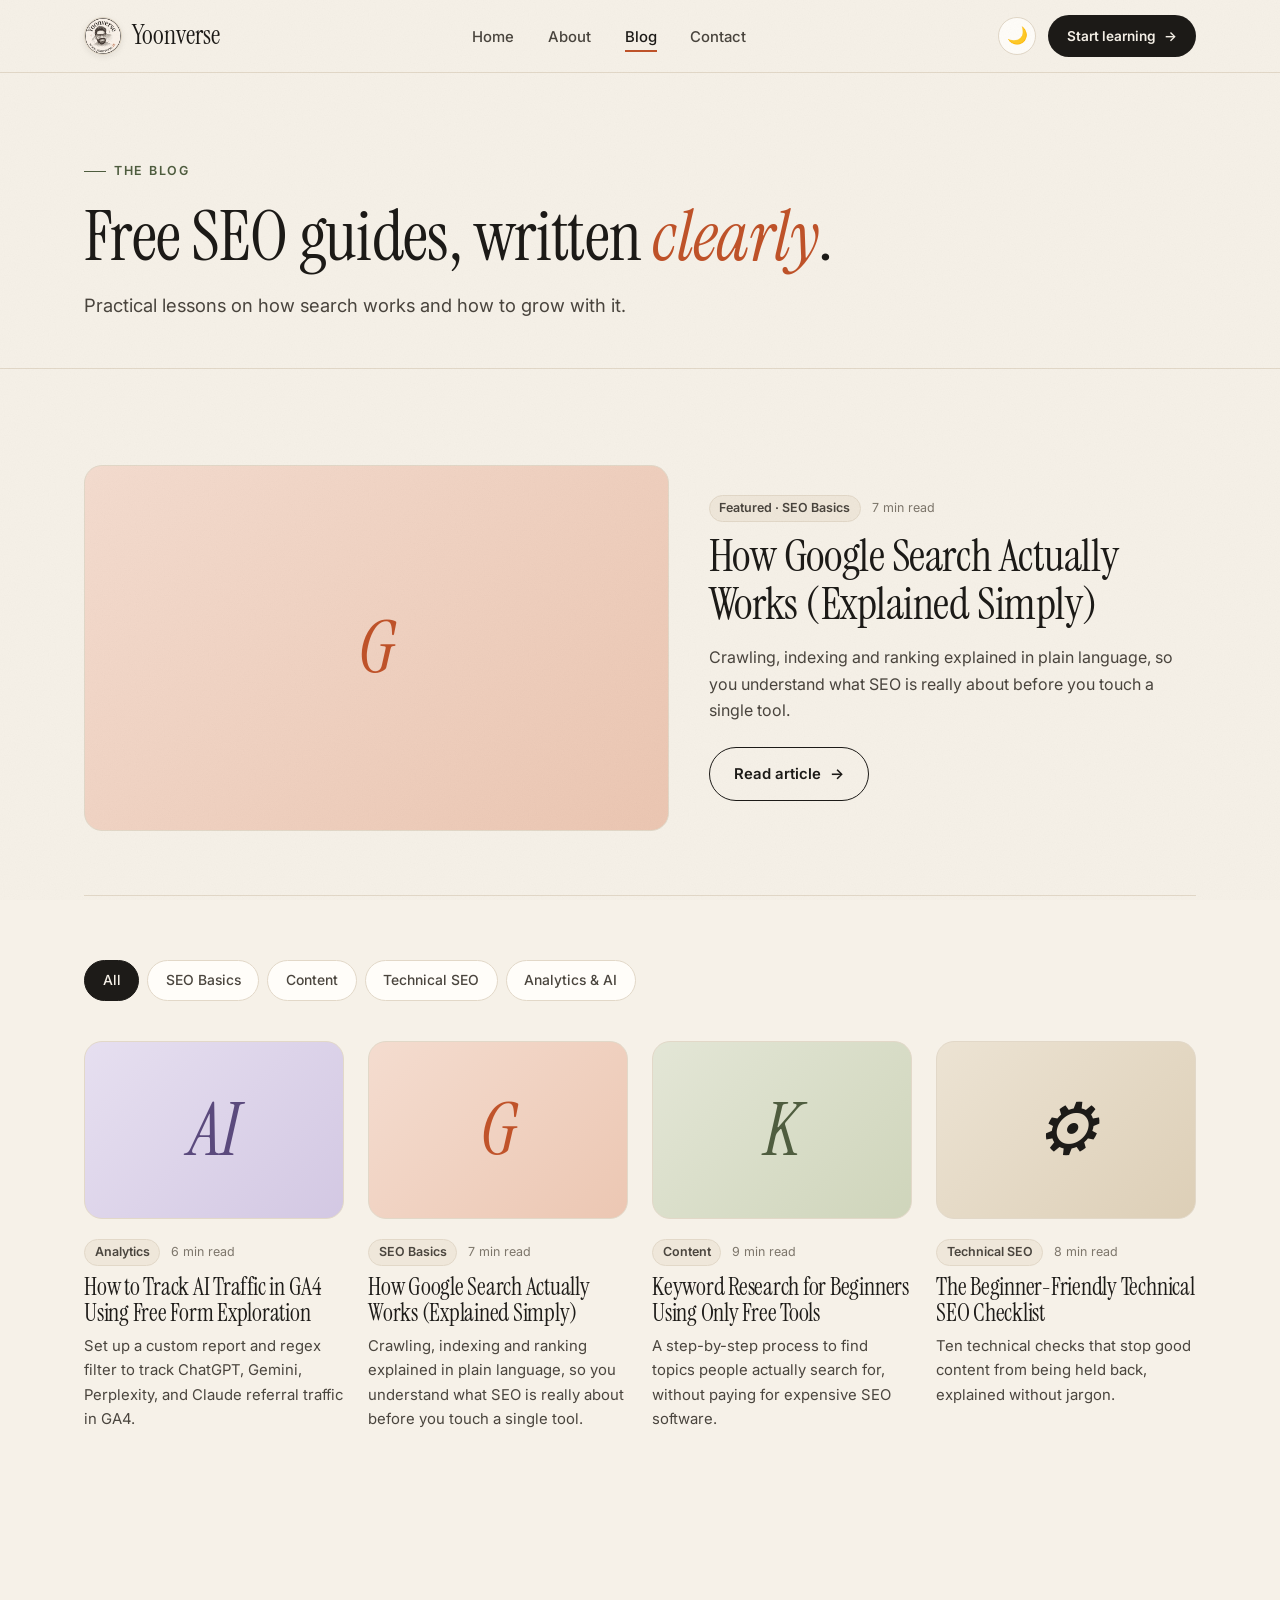
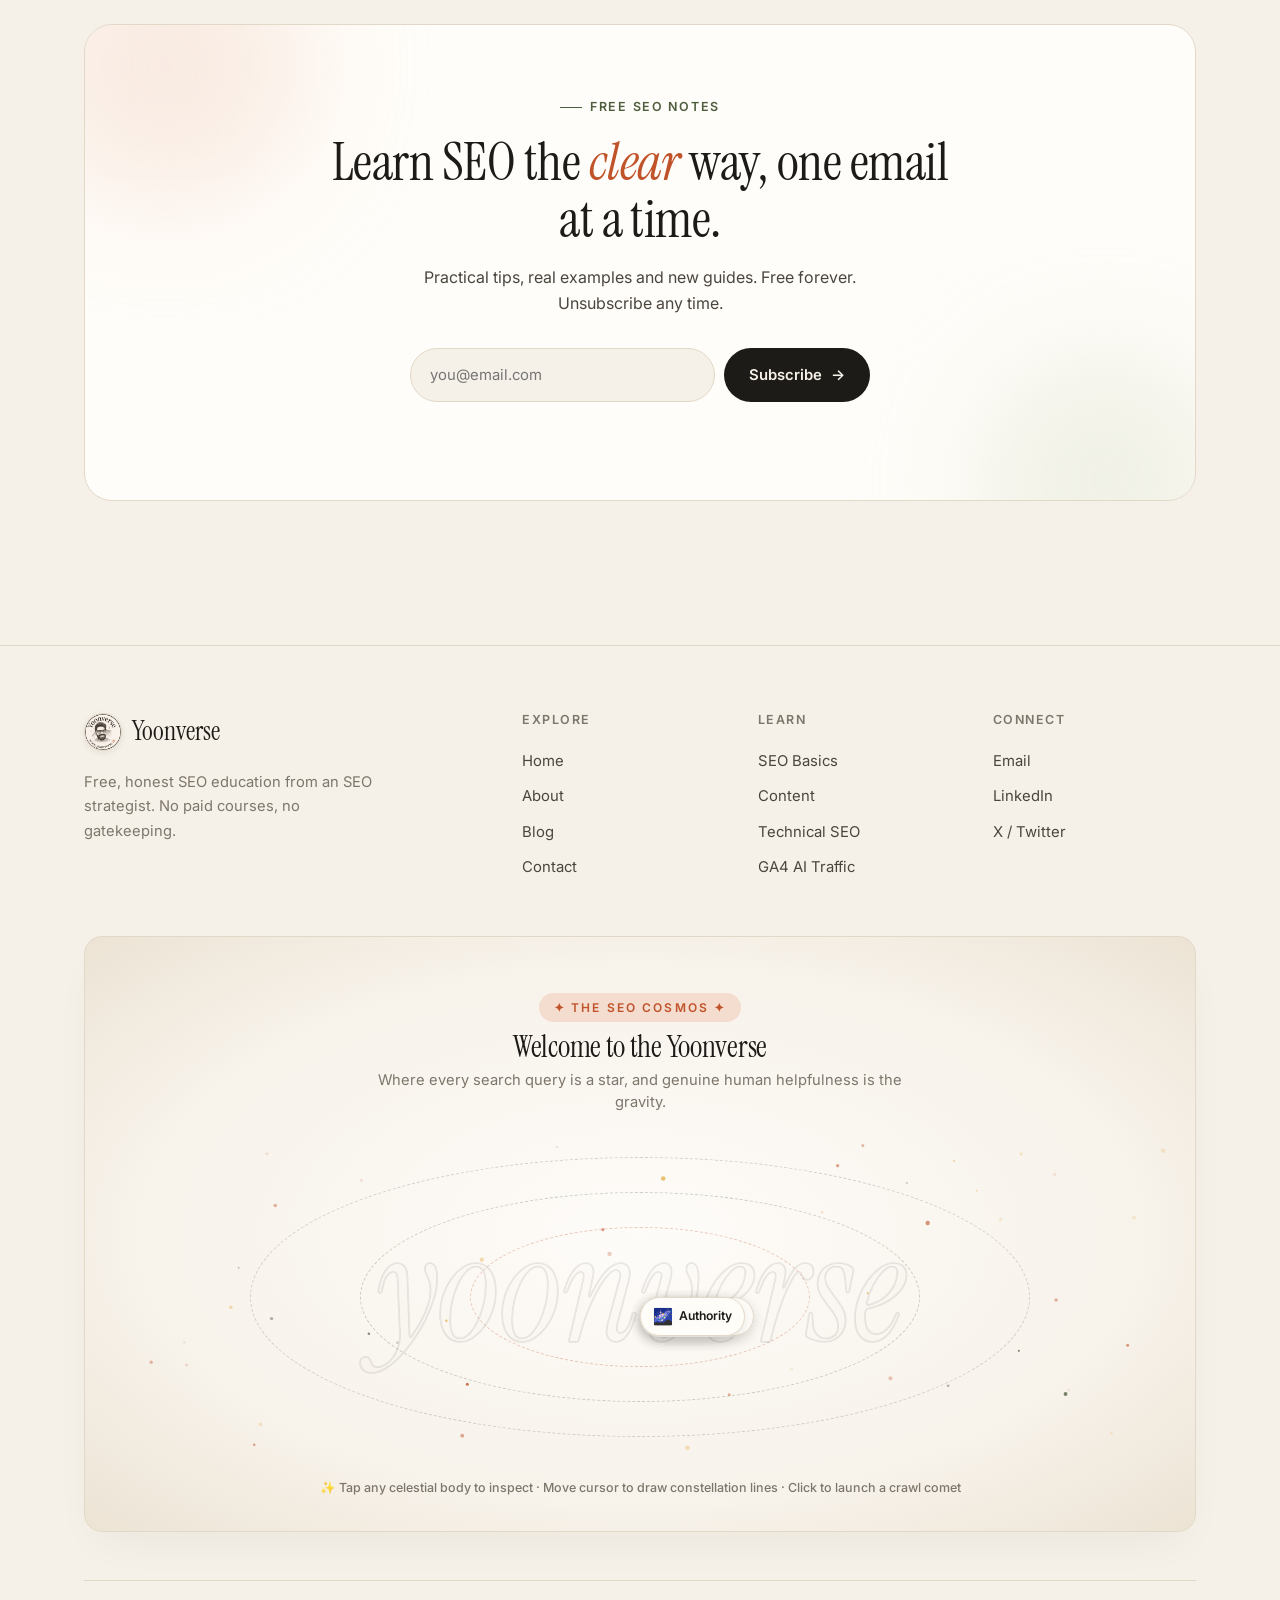
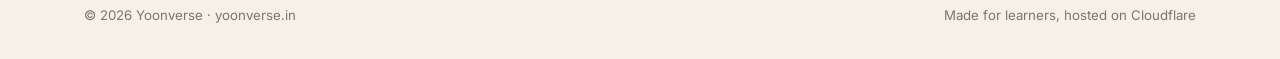
==== blog/index.html @ f1d1ea91 "Yoonverse site with GA4 AI traffic guide" ====
<!DOCTYPE html>
<html lang="en">

<head>
  <meta charset="UTF-8">
  <meta name="viewport" content="width=device-width, initial-scale=1.0">
  <title>SEO Blog | Free Guides & Tutorials | Yoonverse</title>
  <meta name="description"
    content="Free SEO guides and tutorials covering basics, keyword research, content strategy and technical SEO.">
  <link rel="canonical" href="https://yoonverse.in/blog/">
  <meta name="robots" content="index, follow">
  <meta name="theme-color" content="#f6f1e8">
  <meta property="og:type" content="website">
  <meta property="og:site_name" content="Yoonverse">
  <meta property="og:title" content="SEO Blog | Free Guides & Tutorials | Yoonverse">
  <meta property="og:description"
    content="Free SEO guides and tutorials covering basics, keyword research, content strategy and technical SEO.">
  <meta property="og:url" content="https://yoonverse.in/blog/">
  <meta name="twitter:card" content="summary_large_image">
  <link rel="icon" href="/favicon.ico" sizes="any">
  <link rel="icon" href="/favicon-32x32.png" type="image/png">
  <link rel="apple-touch-icon" href="/apple-touch-icon.png">
  <meta property="og:image" content="https://yoonverse.in/yoonverse.png">
  <link rel="preconnect" href="https://fonts.googleapis.com">
  <link rel="preconnect" href="https://fonts.gstatic.com" crossorigin>
  <link
    href="https://fonts.googleapis.com/css2?family=Instrument+Serif:ital@0;1&family=Inter:wght@400;500;600;700&display=swap"
    rel="stylesheet">
  <link rel="stylesheet" href="/style.css?v=3.0">
  <script>(function () { try { const t = localStorage.getItem('yoonverse_theme'); if (t === 'dark' || (!t && window.matchMedia('(prefers-color-scheme:dark)').matches)) { document.documentElement.setAttribute('data-theme', 'dark'); } } catch (e) { } })();</script>

</head>

<body>
  <header class="site-header">
    <nav class="container nav" aria-label="Main">
      <a href="/" class="logo" id="logo"><img src="/yoonverse.webp" alt="Yoonverse" class="logo-img" width="38"
          height="38"
          style="width:38px;height:38px;max-width:38px;max-height:38px;border-radius:50%;object-fit:cover;display:inline-block;vertical-align:middle;border:1px solid var(--line);box-shadow:0 2px 6px rgba(29,27,24,.08);">Yoonverse</a>
      <ul class="nav-links">
        <li><a href="/">Home</a></li>
        <li><a href="/about">About</a></li>
        <li><a href="/blog/">Blog</a></li>
        <li><a href="/contact">Contact</a></li>
        <li class="mobile-cta-item"><a href="/blog/" class="mobile-menu-cta">Start learning →</a></li>
      </ul>
      <div class="nav-actions">
        <button class="theme-btn" id="themeBtn" aria-label="Toggle dark mode" title="Toggle theme"><span
            class="theme-icon">🌙</span></button>
        <a href="/blog/" class="btn btn-dark btn-sm" id="nav-cta">Start learning <span class="arrow">→</span></a>
        <button class="menu-btn" aria-label="Open menu" aria-expanded="false"><span></span><span></span></button>
      </div>
    </nav>
  </header>
  <main>
    <section class="page-hero">
      <div class="container">
        <span class="eyebrow">The Blog</span>
        <h1 class="reveal">Free SEO guides, written <em class="accent">clearly</em>.</h1>
        <p class="lead reveal d1">Practical lessons on how search works and how to grow with it.</p>
      </div>
    </section>
    <section class="section">
      <div class="container">
        <a href="/blog/how-google-search-works" class="featured reveal" id="featured-post">
          <div class="post-thumb t1"><span class="glyph">G</span></div>
          <div>
            <div class="post-meta"><span class="tag">Featured · SEO Basics</span><span>7 min read</span></div>
            <h2>How Google Search Actually Works (Explained Simply)</h2>
            <p>Crawling, indexing and ranking explained in plain language, so you understand what SEO is really about
              before you touch a single tool.</p>
            <span class="btn btn-line" style="margin-top:1.5rem">Read article <span class="arrow">→</span></span>
          </div>
        </a>
        <div class="filters" role="tablist">
          <button class="chip active" data-filter="all" id="filter-all">All</button>
          <button class="chip" data-filter="basics" id="filter-basics">SEO Basics</button>
          <button class="chip" data-filter="content" id="filter-content">Content</button>
          <button class="chip" data-filter="technical" id="filter-technical">Technical SEO</button>
          <button class="chip" data-filter="analytics" id="filter-analytics">Analytics & AI</button>
        </div>
        <div class="posts">
          <a href="/blog/how-to-track-ai-traffic-in-ga4" class="post-card reveal d1" data-cat="analytics">
            <div class="post-thumb t4"><span class="glyph">AI</span></div>
            <div class="post-meta"><span class="tag">Analytics</span><span>6 min read</span></div>
            <h3>How to Track AI Traffic in GA4 Using Free Form Exploration</h3>
            <p>Set up a custom report and regex filter to track ChatGPT, Gemini, Perplexity, and Claude referral traffic in GA4.</p>
          </a>
          <a href="/blog/how-google-search-works" class="post-card reveal d2" data-cat="basics">
            <div class="post-thumb t1"><span class="glyph">G</span></div>
            <div class="post-meta"><span class="tag">SEO Basics</span><span>7 min read</span></div>
            <h3>How Google Search Actually Works (Explained Simply)</h3>
            <p>Crawling, indexing and ranking explained in plain language, so you understand what SEO is really about
              before you touch a single tool.</p>
          </a>
          <a href="/blog/keyword-research-for-beginners" class="post-card reveal d3" data-cat="content">
            <div class="post-thumb t2"><span class="glyph">K</span></div>
            <div class="post-meta"><span class="tag">Content</span><span>9 min read</span></div>
            <h3>Keyword Research for Beginners Using Only Free Tools</h3>
            <p>A step-by-step process to find topics people actually search for, without paying for expensive SEO
              software.</p>
          </a>
          <a href="/blog/technical-seo-checklist" class="post-card reveal d4" data-cat="technical">
            <div class="post-thumb t3"><span class="glyph">⚙</span></div>
            <div class="post-meta"><span class="tag">Technical SEO</span><span>8 min read</span></div>
            <h3>The Beginner-Friendly Technical SEO Checklist</h3>
            <p>Ten technical checks that stop good content from being held back, explained without jargon.</p>
          </a>
        </div>
      </div>
    </section>

    <section class="section">
      <div class="container">
        <div class="cta reveal">
          <span class="eyebrow">Free SEO notes</span>
          <h2>Learn SEO the <em class="accent">clear</em> way, one email at a time.</h2>
          <p>Practical tips, real examples and new guides. Free forever. Unsubscribe any time.</p>
          <form class="subscribe" data-mailto="hello@yoonverse.in" id="subscribe-form">
            <input type="hidden" name="subject" value="Subscribe me to Yoonverse SEO notes">
            <input type="email" name="email" placeholder="you@email.com" required aria-label="Email address"
              id="subscribe-email">
            <button class="btn btn-dark" type="submit" id="subscribe-btn">Subscribe <span
                class="arrow">→</span></button>
          </form>
          <div class="form-msg"></div>
        </div>
      </div>
    </section>
  </main>
  <footer class="site-footer">
    <div class="container">
      <div class="footer-grid">
        <div>
          <a href="/" class="logo"><img src="/yoonverse.webp" alt="Yoonverse" class="logo-img" width="38" height="38"
              style="width:38px;height:38px;max-width:38px;max-height:38px;border-radius:50%;object-fit:cover;display:inline-block;vertical-align:middle;border:1px solid var(--line);box-shadow:0 2px 6px rgba(29,27,24,.08);">Yoonverse</a>
          <p>Free, honest SEO education from an SEO strategist. No paid courses, no gatekeeping.</p>
        </div>
        <div>
          <h4>Explore</h4>
          <ul>
            <li><a href="/">Home</a></li>
            <li><a href="/about">About</a></li>
            <li><a href="/blog/">Blog</a></li>
            <li><a href="/contact">Contact</a></li>
          </ul>
        </div>
        <div>
          <h4>Learn</h4>
          <ul>
            <li><a href="/blog/how-google-search-works">SEO Basics</a></li>
            <li><a href="/blog/keyword-research-for-beginners">Content</a></li>
            <li><a href="/blog/technical-seo-checklist">Technical SEO</a></li>
            <li><a href="/blog/how-to-track-ai-traffic-in-ga4">GA4 AI Traffic</a></li>
          </ul>
        </div>
        <div>
          <h4>Connect</h4>
          <ul>
            <li><a href="mailto:hello@yoonverse.in">Email</a></li>
            <li><a href="https://www.linkedin.com/" target="_blank" rel="noopener">LinkedIn</a></li>
            <li><a href="https://x.com/" target="_blank" rel="noopener">X / Twitter</a></li>
          </ul>
        </div>
      </div>
      <!-- THE SEO COSMOS (UNIVERSE OF SEO) -->
      <div class="seo-cosmos-zone" id="seoCosmos">
        <div class="cosmos-header">
          <span class="cosmos-badge">✦ The SEO Cosmos ✦</span>
          <h3 class="cosmos-title">Welcome to the Yoonverse</h3>
          <p class="cosmos-caption">Where every search query is a star, and genuine human helpfulness is the gravity.
          </p>
        </div>

        <div class="cosmos-stage">
          <!-- Interactive Canvas for stars, constellation web, and comets -->
          <canvas class="cosmos-canvas" id="cosmosCanvas"></canvas>

          <!-- Orbital Ring Tracks -->
          <div class="cosmos-orbit orbit-1" aria-hidden="true"></div>
          <div class="cosmos-orbit orbit-2" aria-hidden="true"></div>
          <div class="cosmos-orbit orbit-3" aria-hidden="true"></div>

          <!-- Orbiting SEO Celestial Bodies -->
          <div class="celestial-body planet-intent" data-name="Search Intent"
            data-desc="The gravitational core of modern SEO. Search engines reward whatever answers the human question best."
            tabindex="0">
            <span class="body-icon">🪐</span>
            <span class="body-tag">Intent</span>
          </div>

          <div class="celestial-body planet-bot" data-name="Googlebot Explorer"
            data-desc="Orbiting the web 24/7, traversing sitemaps and following internal links." tabindex="0">
            <span class="body-icon">🛰️</span>
            <span class="body-tag">Googlebot</span>
          </div>

          <div class="celestial-body planet-vitals" data-name="Core Web Vitals"
            data-desc="The physics of speed: smooth LCP, low CLS, and instant INP keep visitors in orbit." tabindex="0">
            <span class="body-icon">⚡</span>
            <span class="body-tag">Web Vitals</span>
          </div>

          <div class="celestial-body planet-eeat" data-name="E-E-A-T Star"
            data-desc="Experience, Expertise, Authoritativeness & Trust radiating through every guide." tabindex="0">
            <span class="body-icon">☀️</span>
            <span class="body-tag">E-E-A-T</span>
          </div>

          <div class="celestial-body planet-authority" data-name="Topical Authority"
            data-desc="Interconnected guides forming an inescapable cluster of search relevance." tabindex="0">
            <span class="body-icon">🌌</span>
            <span class="body-tag">Authority</span>
          </div>

          <!-- The Grand Galactic Core Wordmark with Liquid Flow -->
          <div class="big-word-cosmic" id="cosmicWord">
            <canvas class="liquid-word-canvas" id="liquidWordCanvas"></canvas>
            <span class="cosmic-char">y</span><span class="cosmic-char">o</span><span class="cosmic-char">o</span><span
              class="cosmic-char">n</span><span class="cosmic-char">v</span><span class="cosmic-char">e</span><span
              class="cosmic-char">r</span><span class="cosmic-char">s</span><span class="cosmic-char">e</span>
          </div>

          <!-- Celestial Tooltip -->
          <div class="cosmos-tooltip" id="cosmosTooltip" aria-hidden="true">
            <span class="tooltip-chip">Cosmic SEO Entity</span>
            <strong class="tooltip-title">Search Intent</strong>
            <p class="tooltip-desc">The gravitational center of modern SEO.</p>
          </div>
        </div>

        <div class="cosmos-footer-bar">
          <span class="cosmos-hint"><span class="hint-sparkle">✨</span> Tap any celestial body to inspect · Move cursor
            to draw constellation lines · Click to launch a crawl comet</span>
        </div>
      </div>
      <div class="footer-bottom"><span>© <span data-year>2026</span> Yoonverse · yoonverse.in</span><span>Made for
          learners, hosted on Cloudflare</span></div>
    </div>
  </footer>
  <script src="/script.js?v=3.0" defer></script>
</body>

</html>
---- style.css ----
/* ==========================================================================
   Yoonverse — Editorial Beige Design System
   ========================================================================== */
:root {
  --bg: #f6f1e8;
  --bg-soft: #efe7da;
  --surface: #fffdf9;
  --ink: #1d1b18;
  --ink-soft: #4a453e;
  --muted: #7d766b;
  --line: #e2d8c8;
  --accent: #c0532a;
  --accent-soft: #f4dccf;
  --olive: #4f5d3f;
  --olive-soft: #e3e6d6;
  --serif: 'Instrument Serif', Georgia, serif;
  --sans: 'Inter', -apple-system, BlinkMacSystemFont, 'Segoe UI', sans-serif;
  --radius: 18px;
  --radius-sm: 10px;
  --shadow: 0 1px 2px rgba(29, 27, 24, .04), 0 12px 32px -12px rgba(29, 27, 24, .12);
  --ease: cubic-bezier(.16, 1, .3, 1);
  --max: 1160px;
}

[data-theme="dark"] {
  --bg: #141311;
  --bg-soft: #1d1b18;
  --surface: #1b1916;
  --ink: #f5eee3;
  --ink-soft: #c9c0b1;
  --muted: #8c8375;
  --line: #2b2721;
  --accent: #e26d42;
  --accent-soft: #382218;
  --olive: #92a97a;
  --olive-soft: #252e1d;
  --shadow: 0 1px 3px rgba(0, 0, 0, .4), 0 16px 36px -12px rgba(0, 0, 0, .6);
}

[data-theme="dark"] body::before {
  opacity: .12;
}

[data-theme="dark"] .seo-cosmos-zone {
  background: radial-gradient(ellipse at 50% 50%, #1c1a16 0%, #141311 70%, #0d0c0a 100%);
  border-color: #2b2721;
}

[data-theme="dark"] .big-word-cosmic {
  -webkit-text-stroke: 1.5px rgba(245, 238, 227, .22);
}

[data-theme="dark"] .sim-card {
  background: #191815;
  border-color: #2b2721;
}

[data-theme="dark"] .sim-header {
  background: #141311;
  border-color: #2b2721;
}

[data-theme="dark"] .sim-search-input {
  background: #1e1c19;
  border-color: #2b2721;
}

[data-theme="dark"] .serp-item {
  background: #1e1c19;
  border-color: #2b2721;
}

[data-theme="dark"] .sim-metric-cell {
  background: #1e1c19;
  border-color: #2b2721;
}

[data-theme="dark"] .radar-scan {
  border-color: #2b2721;
}

[data-theme="dark"] .celestial-body {
  background: rgba(27, 25, 22, .92);
  border-color: #2b2721;
}

[data-theme="dark"] .cosmos-tooltip {
  background: #1c1a17;
  border-color: #2b2721;
}

*,
*::before,
*::after {
  box-sizing: border-box;
  margin: 0;
  padding: 0;
}

html {
  scroll-behavior: smooth;
}

body {
  font-family: var(--sans);
  background: var(--bg);
  color: var(--ink);
  line-height: 1.65;
  -webkit-font-smoothing: antialiased;
  overflow-x: hidden;
}

img {
  max-width: 100%;
  display: block;
}

a {
  color: inherit;
}

::selection {
  background: var(--accent);
  color: #fff;
}

.container {
  max-width: var(--max);
  margin: 0 auto;
  padding: 0 1.5rem;
}

/* Grain overlay for a paper feel */
body::before {
  content: '';
  position: fixed;
  inset: 0;
  pointer-events: none;
  z-index: 999;
  opacity: .35;
  background-image: url("data:image/svg+xml,%3Csvg xmlns='http://www.w3.org/2000/svg' width='160' height='160'%3E%3Cfilter id='n'%3E%3CfeTurbulence type='fractalNoise' baseFrequency='.85' numOctaves='3'/%3E%3CfeColorMatrix values='0 0 0 0 0 0 0 0 0 0 0 0 0 0 0 0 0 0 .05 0'/%3E%3C/filter%3E%3Crect width='100%25' height='100%25' filter='url(%23n)'/%3E%3C/svg%3E");
}

/* ---------- Typography ---------- */
h1,
h2,
h3 {
  font-family: var(--serif);
  font-weight: 400;
  line-height: 1.08;
  letter-spacing: -.01em;
}

h1 {
  font-size: clamp(2.8rem, 6.5vw, 5.4rem);
}

h2 {
  font-size: clamp(2.1rem, 4.2vw, 3.3rem);
}

h3 {
  font-size: 1.6rem;
}

em.accent,
.accent {
  color: var(--accent);
  font-style: italic;
}

.eyebrow {
  display: inline-flex;
  align-items: center;
  gap: .5rem;
  font-size: .78rem;
  font-weight: 600;
  letter-spacing: .14em;
  text-transform: uppercase;
  color: var(--olive);
}

.eyebrow::before {
  content: '';
  width: 22px;
  height: 1px;
  background: currentColor;
}

.lead {
  font-size: 1.15rem;
  color: var(--ink-soft);
  max-width: 620px;
}

/* ---------- Header ---------- */
.site-header {
  position: relative;
  background: var(--bg);
  border-bottom: 1px solid var(--line);
}

.nav {
  display: flex;
  align-items: center;
  justify-content: space-between;
  height: 72px;
}

.logo {
  font-family: var(--serif);
  font-size: 1.65rem;
  text-decoration: none;
  display: flex;
  align-items: center;
  gap: .65rem;
}

.logo-mark {
  width: 30px;
  height: 30px;
  border-radius: 50%;
  background: var(--ink);
  color: var(--bg);
  display: grid;
  place-items: center;
  font-size: 1rem;
  font-family: var(--serif);
  font-style: italic;
}

.logo-img {
  width: 38px !important;
  height: 38px !important;
  max-width: 38px !important;
  max-height: 38px !important;
  border-radius: 50% !important;
  object-fit: cover !important;
  display: inline-block !important;
  vertical-align: middle !important;
  border: 1px solid var(--line);
  box-shadow: 0 2px 6px rgba(29, 27, 24, .08);
  flex-shrink: 0 !important;
}

.portrait-img {
  width: 100%;
  height: 100%;
  object-fit: contain;
  display: block;
  padding: 1.5rem;
}

.nav-links {
  display: flex;
  gap: 2.1rem;
  list-style: none;
}

.nav-links a {
  text-decoration: none;
  font-size: .93rem;
  font-weight: 500;
  color: var(--ink-soft);
  position: relative;
  transition: color .2s;
}

.nav-links a:hover,
.nav-links a.active {
  color: var(--ink);
}

.nav-links a.active::after,
.nav-links a:hover::after {
  content: '';
  position: absolute;
  left: 0;
  right: 0;
  bottom: -6px;
  height: 1.5px;
  background: var(--accent);
}

.menu-btn {
  display: none;
  background: none;
  border: 0;
  cursor: pointer;
  width: 44px;
  height: 44px;
  border-radius: 8px;
  position: relative;
  z-index: 1001;
  -webkit-tap-highlight-color: transparent;
}

.menu-btn span {
  display: block;
  width: 22px;
  height: 2px;
  background: var(--ink);
  margin: 5px auto;
  transition: transform .3s var(--ease), opacity .2s ease;
  border-radius: 2px;
}

.menu-btn[aria-expanded="true"] span:first-child {
  transform: translateY(3.5px) rotate(45deg);
}

.menu-btn[aria-expanded="true"] span:last-child {
  transform: translateY(-3.5px) rotate(-45deg);
}

.mobile-cta-item {
  display: none;
}

.nav-actions {
  display: flex;
  align-items: center;
  gap: .75rem;
}

.theme-btn {
  width: 38px;
  height: 38px;
  border-radius: 50%;
  border: 1px solid var(--line);
  background: var(--surface);
  color: var(--ink);
  cursor: pointer;
  display: grid;
  place-items: center;
  font-size: 1.05rem;
  transition: transform .2s var(--ease), border-color .2s, background .2s;
  -webkit-tap-highlight-color: transparent;
}

.theme-btn:hover {
  transform: scale(1.08);
  border-color: var(--ink);
}

/* ---------- Buttons ---------- */
.btn {
  display: inline-flex;
  align-items: center;
  gap: .55rem;
  padding: .85rem 1.5rem;
  border-radius: 999px;
  font-weight: 600;
  font-size: .93rem;
  text-decoration: none;
  border: 1px solid transparent;
  cursor: pointer;
  transition: transform .3s var(--ease), background .2s, box-shadow .3s;
  font-family: var(--sans);
}

.btn-dark {
  background: var(--ink);
  color: var(--bg);
}

.btn-dark:hover {
  transform: translateY(-2px);
  box-shadow: 0 10px 24px -10px rgba(29, 27, 24, .5);
}

.btn-line {
  border-color: var(--ink);
  color: var(--ink);
  background: transparent;
}

.btn-line:hover {
  background: var(--ink);
  color: var(--bg);
}

.btn-sm {
  padding: .55rem 1.1rem;
  font-size: .85rem;
}

.btn .arrow {
  transition: transform .3s var(--ease);
}

.btn:hover .arrow {
  transform: translateX(4px);
}

/* ---------- Hero ---------- */
.hero {
  padding: 5.5rem 0 4rem;
  position: relative;
}

.hero-grid {
  display: grid;
  grid-template-columns: 1.25fr 1fr;
  gap: 3.5rem;
  align-items: center;
}

.hero h1 {
  margin: 1.2rem 0 1.5rem;
}

.hero-actions {
  display: flex;
  gap: .9rem;
  flex-wrap: wrap;
  margin-top: 2.2rem;
}

.hero-note {
  margin-top: 1.6rem;
  font-size: .88rem;
  color: var(--muted);
  display: flex;
  align-items: center;
  gap: .6rem;
}

.dot-live {
  width: 8px;
  height: 8px;
  border-radius: 50%;
  background: var(--olive);
  box-shadow: 0 0 0 4px var(--olive-soft);
}

/* Hero visual: mock SERP card */
.serp {
  background: var(--surface);
  border: 1px solid var(--line);
  border-radius: var(--radius);
  padding: 1.6rem;
  box-shadow: var(--shadow);
  position: relative;
  animation: floaty 7s ease-in-out infinite;
}

@keyframes floaty {
  50% {
    transform: translateY(-10px);
  }
}

.serp-search {
  display: flex;
  align-items: center;
  gap: .7rem;
  border: 1px solid var(--line);
  border-radius: 999px;
  padding: .65rem 1rem;
  font-size: .9rem;
  color: var(--ink-soft);
  margin-bottom: 1.4rem;
  background: var(--bg);
}

.serp-search .cursor {
  width: 1px;
  height: 16px;
  background: var(--ink);
  animation: blink 1s steps(1) infinite;
}

@keyframes blink {
  50% {
    opacity: 0;
  }
}

.serp-result {
  padding: .9rem 0;
  border-top: 1px dashed var(--line);
}

.serp-result:first-of-type {
  border-top: 0;
}

.serp-url {
  font-size: .76rem;
  color: var(--olive);
}

.serp-title {
  font-family: var(--serif);
  font-size: 1.25rem;
  color: #1a3d8f;
  line-height: 1.25;
}

.serp-desc {
  font-size: .82rem;
  color: var(--muted);
}

.serp-result.top {
  position: relative;
}

.rank-badge {
  position: absolute;
  right: 0;
  top: .9rem;
  background: var(--accent);
  color: #fff;
  font-size: .7rem;
  font-weight: 700;
  padding: .2rem .55rem;
  border-radius: 999px;
}

.serp-bar {
  height: 8px;
  border-radius: 4px;
  background: var(--bg-soft);
  margin-top: .45rem;
}

.serp-bar.w60 {
  width: 60%;
}

.serp-bar.w80 {
  width: 80%;
}

.serp-bar.w45 {
  width: 45%;
}

.float-chip {
  position: absolute;
  background: var(--surface);
  border: 1px solid var(--line);
  border-radius: 12px;
  padding: .6rem .9rem;
  font-size: .8rem;
  font-weight: 600;
  box-shadow: var(--shadow);
  display: flex;
  gap: .5rem;
  align-items: center;
}

.float-chip.c1 {
  top: -18px;
  left: -24px;
  animation: floaty 6s ease-in-out infinite reverse;
}

.float-chip.c2 {
  bottom: -20px;
  right: -16px;
  animation: floaty 8s ease-in-out infinite;
}

.float-chip .up {
  color: var(--olive);
}

/* ---------- Marquee ---------- */
.marquee {
  border-top: 1px solid var(--line);
  border-bottom: 1px solid var(--line);
  overflow: hidden;
  padding: 1.1rem 0;
  background: var(--bg-soft);
}

.marquee-track {
  display: flex;
  gap: 3rem;
  width: max-content;
  animation: scroll 38s linear infinite;
}

.marquee-track span {
  font-family: var(--serif);
  font-size: 1.5rem;
  white-space: nowrap;
  color: var(--ink-soft);
  display: flex;
  align-items: center;
  gap: 3rem;
}

.marquee-track span::after {
  content: '✦';
  color: var(--accent);
  font-size: 1rem;
}

@keyframes scroll {
  to {
    transform: translateX(-50%);
  }
}

/* ---------- Sections ---------- */
.section {
  padding: 6rem 0;
}

.section-head {
  display: flex;
  justify-content: space-between;
  align-items: end;
  gap: 2rem;
  margin-bottom: 3rem;
  flex-wrap: wrap;
}

.section-head h2 {
  margin-top: .8rem;
  max-width: 640px;
}

/* Topic cards */
.topics {
  display: grid;
  grid-template-columns: repeat(3, 1fr);
  gap: 1.25rem;
}

.topic {
  background: var(--surface);
  border: 1px solid var(--line);
  border-radius: var(--radius);
  padding: 2rem;
  transition: transform .4s var(--ease), box-shadow .4s, border-color .3s;
  position: relative;
  overflow: hidden;
}

.topic:hover {
  transform: translateY(-6px);
  box-shadow: var(--shadow);
  border-color: #d4c6b0;
}

.topic-num {
  font-family: var(--serif);
  font-style: italic;
  color: var(--accent);
  font-size: 1.1rem;
}

.topic h3 {
  margin: 1.4rem 0 .6rem;
}

.topic p {
  color: var(--ink-soft);
  font-size: .95rem;
}

.topic-icon {
  width: 46px;
  height: 46px;
  border-radius: 12px;
  background: var(--bg-soft);
  display: grid;
  place-items: center;
  position: absolute;
  top: 1.6rem;
  right: 1.6rem;
  font-size: 1.3rem;
  transition: transform .4s var(--ease), background .3s;
}

.topic:hover .topic-icon {
  transform: rotate(-8deg) scale(1.08);
  background: var(--accent-soft);
}

/* Split / philosophy */
.split {
  display: grid;
  grid-template-columns: 1fr 1fr;
  gap: 4rem;
  align-items: center;
}

.quote-card {
  background: var(--ink);
  color: var(--bg);
  border-radius: var(--radius);
  padding: 3rem;
  position: relative;
}

.quote-card blockquote {
  font-family: var(--serif);
  font-size: 2rem;
  line-height: 1.2;
}

.quote-card cite {
  display: block;
  margin-top: 1.5rem;
  font-style: normal;
  font-size: .85rem;
  color: #b8afa1;
}

.quote-card::before {
  content: '“';
  position: absolute;
  top: -.2rem;
  right: 1.6rem;
  font-family: var(--serif);
  font-size: 7rem;
  color: var(--accent);
  line-height: 1;
}

.checklist {
  list-style: none;
  margin-top: 1.8rem;
  display: grid;
  gap: .9rem;
}

.checklist li {
  display: flex;
  gap: .8rem;
  align-items: start;
  color: var(--ink-soft);
}

.checklist li::before {
  content: '✓';
  flex-shrink: 0;
  width: 22px;
  height: 22px;
  border-radius: 50%;
  background: var(--olive-soft);
  color: var(--olive);
  font-size: .75rem;
  font-weight: 700;
  display: grid;
  place-items: center;
  margin-top: .15rem;
}

/* Blog cards */
.posts {
  display: grid;
  grid-template-columns: repeat(auto-fit, minmax(260px, 1fr));
  gap: 1.5rem;
}

.post-card {
  text-decoration: none;
  display: flex;
  flex-direction: column;
  group: card;
}

.post-thumb {
  aspect-ratio: 16/11;
  border-radius: var(--radius);
  overflow: hidden;
  position: relative;
  margin-bottom: 1.2rem;
  display: grid;
  place-items: center;
  border: 1px solid var(--line);
}

.post-thumb .glyph {
  font-family: var(--serif);
  font-size: 4.5rem;
  font-style: italic;
  transition: transform .6s var(--ease);
}

.post-card:hover .glyph {
  transform: scale(1.12) rotate(-4deg);
}

.t1 {
  background: linear-gradient(135deg, #f4dccf, #ecc7b3);
  color: var(--accent);
}

.t2 {
  background: linear-gradient(135deg, #e3e6d6, #cfd5bb);
  color: var(--olive);
}

.t3 {
  background: linear-gradient(135deg, #ece3d3, #ddcfb7);
  color: var(--ink);
}

.t4 {
  background: linear-gradient(135deg, #e6dff0, #d3c8e3);
  color: #5b4a7d;
}

.t5 {
  background: linear-gradient(135deg, #dfe9ec, #c4d7dc);
  color: #2f5d68;
}

.t6 {
  background: linear-gradient(135deg, #f1e4c9, #e6d2a6);
  color: #8a6420;
}

.post-meta {
  font-size: .78rem;
  color: var(--muted);
  display: flex;
  gap: .7rem;
  align-items: center;
  margin-bottom: .5rem;
}

.tag {
  background: var(--bg-soft);
  border: 1px solid var(--line);
  padding: .15rem .6rem;
  border-radius: 999px;
  font-weight: 600;
  color: var(--ink-soft);
}

.post-card h3 {
  font-size: 1.5rem;
  transition: color .2s;
}

.post-card:hover h3 {
  color: var(--accent);
}

.post-card p {
  color: var(--ink-soft);
  font-size: .93rem;
  margin-top: .5rem;
}

/* Newsletter / CTA */
.cta {
  background: var(--surface);
  border: 1px solid var(--line);
  border-radius: 28px;
  padding: 4rem;
  text-align: center;
  position: relative;
  overflow: hidden;
}

.cta::before,
.cta::after {
  content: '';
  position: absolute;
  border-radius: 50%;
  filter: blur(60px);
  opacity: .55;
}

.cta::before {
  width: 280px;
  height: 280px;
  background: var(--accent-soft);
  top: -100px;
  left: -60px;
}

.cta::after {
  width: 260px;
  height: 260px;
  background: var(--olive-soft);
  bottom: -110px;
  right: -40px;
}

.cta>* {
  position: relative;
  z-index: 1;
}

.cta h2 {
  max-width: 640px;
  margin: 1rem auto;
}

.cta p {
  color: var(--ink-soft);
  max-width: 520px;
  margin: 0 auto;
}

.subscribe {
  display: flex;
  gap: .6rem;
  max-width: 460px;
  margin: 2rem auto 0;
}

.subscribe input {
  flex: 1;
  padding: .85rem 1.2rem;
  border-radius: 999px;
  border: 1px solid var(--line);
  background: var(--bg);
  font: inherit;
  font-size: .93rem;
  color: var(--ink);
  outline: none;
  transition: border-color .2s;
}

.subscribe input:focus {
  border-color: var(--ink);
}

.form-msg {
  margin-top: 1rem;
  font-size: .88rem;
  color: var(--olive);
  min-height: 1.3em;
}

/* ---------- Page header (inner pages) ---------- */
.page-hero {
  padding: 5rem 0 3rem;
  border-bottom: 1px solid var(--line);
}

.page-hero h1 {
  font-size: clamp(2.6rem, 5.5vw, 4.4rem);
  margin: 1rem 0;
  max-width: 820px;
}

/* About */
.about-grid {
  display: grid;
  grid-template-columns: 1fr 1.4fr;
  gap: 4rem;
  align-items: start;
}

.portrait {
  aspect-ratio: 4/5;
  border-radius: var(--radius);
  background: linear-gradient(160deg, #e9dcc7, #d8c4a5);
  display: grid;
  place-items: center;
  position: sticky;
  top: 100px;
  border: 1px solid var(--line);
  overflow: hidden;
}

.portrait span {
  font-family: var(--serif);
  font-style: italic;
  font-size: 9rem;
  color: rgba(29, 27, 24, .75);
}

.portrait::after {
  content: 'SEO Strategist';
  position: absolute;
  bottom: 1.2rem;
  left: 1.2rem;
  background: var(--surface);
  padding: .4rem .9rem;
  border-radius: 999px;
  font-size: .8rem;
  font-weight: 600;
}

.prose {
  font-size: 1.07rem;
  color: var(--ink-soft);
}

.prose p {
  margin-bottom: 1.3rem;
}

.prose h2 {
  font-size: 2.2rem;
  color: var(--ink);
  margin: 2.8rem 0 1rem;
}

.prose h3 {
  font-size: 1.55rem;
  color: var(--ink);
  margin: 2rem 0 .7rem;
}

.prose ul,
.prose ol {
  margin: 0 0 1.4rem 1.3rem;
}

.prose li {
  margin-bottom: .5rem;
}

.prose strong {
  color: var(--ink);
}

.prose a {
  color: var(--accent);
  text-underline-offset: 3px;
}

.prose code {
  background: var(--bg-soft);
  padding: .1rem .4rem;
  border-radius: 5px;
  font-size: .9em;
}

.prose blockquote {
  border-left: 3px solid var(--accent);
  padding: .3rem 0 .3rem 1.4rem;
  margin: 2rem 0;
  font-family: var(--serif);
  font-size: 1.6rem;
  color: var(--ink);
  line-height: 1.3;
}

.callout {
  background: var(--olive-soft);
  border-radius: var(--radius-sm);
  padding: 1.2rem 1.4rem;
  margin: 1.8rem 0;
  color: var(--ink);
  font-size: .98rem;
}

.callout-warning {
  background: var(--accent-soft);
  border-left: 3px solid var(--accent);
}

/* Tables inside prose articles */
.table-wrap {
  overflow-x: auto;
  margin: 1.8rem 0 2.2rem;
  border-radius: var(--radius-sm);
  border: 1px solid var(--line);
  background: var(--surface);
  box-shadow: 0 2px 10px rgba(29, 27, 24, .04);
}

.prose table {
  width: 100%;
  border-collapse: collapse;
  text-align: left;
  font-size: .94rem;
}

.prose th {
  background: var(--bg-soft);
  color: var(--ink);
  font-weight: 600;
  padding: .85rem 1.15rem;
  border-bottom: 1px solid var(--line);
  font-size: .86rem;
  letter-spacing: .02em;
  white-space: nowrap;
}

.prose td {
  padding: .85rem 1.15rem;
  border-bottom: 1px solid var(--line);
  color: var(--ink-soft);
  vertical-align: middle;
}

.prose tr:last-child td {
  border-bottom: none;
}

.prose tr:hover td {
  background: rgba(192, 83, 42, .03);
}

[data-theme="dark"] .prose tr:hover td {
  background: rgba(226, 109, 66, .05);
}

/* Code box with copy action */
.code-box {
  background: var(--surface);
  border: 1px solid var(--line);
  border-radius: var(--radius-sm);
  margin: 1.8rem 0 2.2rem;
  overflow: hidden;
  box-shadow: 0 4px 16px -4px rgba(29, 27, 24, .05);
}

.code-header {
  display: flex;
  align-items: center;
  justify-content: space-between;
  padding: .65rem 1rem;
  background: var(--bg-soft);
  border-bottom: 1px solid var(--line);
  font-size: .82rem;
  font-weight: 600;
  color: var(--ink-soft);
}

.code-copy-btn {
  display: inline-flex;
  align-items: center;
  gap: .35rem;
  background: var(--surface);
  border: 1px solid var(--line);
  padding: .35rem .75rem;
  border-radius: 999px;
  font-size: .8rem;
  font-weight: 600;
  color: var(--ink);
  cursor: pointer;
  transition: all .2s;
  font-family: var(--sans);
}

.code-copy-btn:hover {
  background: var(--ink);
  color: var(--bg);
  border-color: var(--ink);
}

.code-copy-btn.copied {
  background: var(--olive);
  color: #fff;
  border-color: var(--olive);
}

.code-box pre {
  margin: 0;
  padding: 1.1rem 1.25rem;
  overflow-x: auto;
  font-family: 'SFMono-Regular', Consolas, 'Liberation Mono', Menlo, monospace;
  font-size: .88rem;
  line-height: 1.6;
  color: var(--ink);
  background: transparent;
  white-space: pre-wrap;
  word-break: break-all;
}

.code-box pre code {
  background: none;
  padding: 0;
  border-radius: 0;
  color: inherit;
  font-family: inherit;
}

.values {
  display: grid;
  grid-template-columns: repeat(2, 1fr);
  gap: 1rem;
  margin: 1.5rem 0 2rem;
}

.value {
  background: var(--surface);
  border: 1px solid var(--line);
  border-radius: var(--radius-sm);
  padding: 1.3rem;
}

.value strong {
  display: block;
  font-family: var(--serif);
  font-size: 1.3rem;
  font-weight: 400;
  margin-bottom: .3rem;
}

.value p {
  margin: 0;
  font-size: .92rem;
}

/* Blog list filter */
.filters {
  display: flex;
  gap: .5rem;
  flex-wrap: wrap;
  margin-bottom: 2.5rem;
}

.chip {
  padding: .5rem 1.1rem;
  border-radius: 999px;
  border: 1px solid var(--line);
  background: var(--surface);
  font: inherit;
  font-size: .87rem;
  font-weight: 500;
  cursor: pointer;
  color: var(--ink-soft);
  transition: .2s;
}

.chip:hover {
  border-color: var(--ink);
  color: var(--ink);
}

.chip.active {
  background: var(--ink);
  color: var(--bg);
  border-color: var(--ink);
}

.post-card.hide {
  display: none;
}

.featured {
  display: grid;
  grid-template-columns: 1.2fr 1fr;
  gap: 2.5rem;
  align-items: center;
  text-decoration: none;
  margin-bottom: 4rem;
  padding-bottom: 4rem;
  border-bottom: 1px solid var(--line);
}

.featured .post-thumb {
  margin: 0;
  aspect-ratio: 16/10;
}

.featured h2 {
  font-size: clamp(2rem, 3.6vw, 2.8rem);
  margin: .6rem 0 1rem;
  transition: color .2s;
}

.featured:hover h2 {
  color: var(--accent);
}

.featured p {
  color: var(--ink-soft);
}

/* Article */
.article-head {
  padding: 4.5rem 0 2.5rem;
  text-align: center;
}

.article-head h1 {
  font-size: clamp(2.4rem, 5vw, 4rem);
  max-width: 860px;
  margin: 1.2rem auto;
}

.article-head .post-meta {
  justify-content: center;
}

.article-body {
  max-width: 720px;
  margin: 0 auto;
  padding-bottom: 4rem;
}

.progress {
  position: fixed;
  top: 0;
  left: 0;
  height: 3px;
  background: var(--accent);
  width: 0;
  z-index: 200;
}

.back-link {
  display: inline-flex;
  gap: .4rem;
  text-decoration: none;
  font-size: .88rem;
  color: var(--muted);
}

.back-link:hover {
  color: var(--ink);
}

.toc {
  background: var(--surface);
  border: 1px solid var(--line);
  border-radius: var(--radius-sm);
  padding: 1.3rem 1.5rem;
  margin-bottom: 2.5rem;
}

.toc strong {
  font-size: .78rem;
  letter-spacing: .12em;
  text-transform: uppercase;
  color: var(--olive);
}

.toc ol {
  margin: .7rem 0 0 1.2rem;
}

.toc a {
  color: var(--ink-soft);
  text-decoration: none;
}

.toc a:hover {
  color: var(--accent);
}

/* Contact */
.contact-grid {
  display: grid;
  grid-template-columns: 1fr 1.2fr;
  gap: 4rem;
}

.contact-list {
  list-style: none;
  display: grid;
  gap: 1.2rem;
  margin-top: 2rem;
}

.contact-list li {
  border-top: 1px solid var(--line);
  padding-top: 1rem;
}

.contact-list small {
  display: block;
  font-size: .75rem;
  letter-spacing: .12em;
  text-transform: uppercase;
  color: var(--muted);
}

.contact-list a,
.contact-list span {
  font-family: var(--serif);
  font-size: 1.5rem;
  text-decoration: none;
}

.form {
  background: var(--surface);
  border: 1px solid var(--line);
  border-radius: var(--radius);
  padding: 2.2rem;
  display: grid;
  gap: 1.1rem;
}

.field {
  display: grid;
  gap: .4rem;
}

.field label {
  font-size: .85rem;
  font-weight: 600;
}

.field input,
.field textarea,
.field select {
  font: inherit;
  font-size: .95rem;
  padding: .8rem 1rem;
  border-radius: var(--radius-sm);
  border: 1px solid var(--line);
  background: var(--bg);
  color: var(--ink);
  outline: none;
  transition: border-color .2s;
}

.field input:focus,
.field textarea:focus,
.field select:focus {
  border-color: var(--ink);
}

/* ---------- Footer ---------- */
.site-footer {
  border-top: 1px solid var(--line);
  padding: 4rem 0 2rem;
  margin-top: 3rem;
}

.footer-grid {
  display: grid;
  grid-template-columns: 2fr 1fr 1fr 1fr;
  gap: 2rem;
}

.footer-grid p {
  color: var(--muted);
  font-size: .92rem;
  max-width: 300px;
  margin-top: 1rem;
}

.footer-grid h4 {
  font-size: .78rem;
  letter-spacing: .12em;
  text-transform: uppercase;
  color: var(--muted);
  margin-bottom: 1rem;
  font-weight: 600;
}

.footer-grid ul {
  list-style: none;
  display: grid;
  gap: .55rem;
}

.footer-grid ul a {
  text-decoration: none;
  font-size: .93rem;
  color: var(--ink-soft);
}

.footer-grid ul a:hover {
  color: var(--accent);
}

.footer-bottom {
  display: flex;
  justify-content: space-between;
  margin-top: 3rem;
  padding-top: 1.5rem;
  border-top: 1px solid var(--line);
  font-size: .83rem;
  color: var(--muted);
  flex-wrap: wrap;
  gap: 1rem;
}

/* ---------- SEO Cosmos (Universe of SEO) ---------- */
.seo-cosmos-zone {
  margin: 3.5rem 0 2rem;
  padding: 3.5rem 1.5rem 2rem;
  border-radius: var(--radius);
  background: radial-gradient(ellipse at 50% 50%, #fefcf9 0%, #f7f2ea 65%, #ece3d4 100%);
  border: 1px solid var(--line);
  position: relative;
  overflow: hidden;
  box-shadow: 0 20px 48px -16px rgba(29, 27, 24, .06);
  user-select: none;
}

.cosmos-header {
  text-align: center;
  margin-bottom: 1.5rem;
  position: relative;
  z-index: 5;
}

.cosmos-badge {
  display: inline-block;
  font-size: .75rem;
  font-weight: 600;
  text-transform: uppercase;
  letter-spacing: .18em;
  color: var(--accent);
  background: var(--accent-soft);
  padding: .3rem .9rem;
  border-radius: 999px;
  margin-bottom: .6rem;
}

.cosmos-title {
  font-family: var(--serif);
  font-size: 1.85rem;
  font-weight: 400;
  color: var(--ink);
}

.cosmos-caption {
  font-size: .92rem;
  color: var(--muted);
  max-width: 540px;
  margin: .3rem auto 0;
  line-height: 1.5;
}

.cosmos-stage {
  position: relative;
  width: 100%;
  height: 320px;
  display: flex;
  align-items: center;
  justify-content: center;
}

.cosmos-canvas {
  position: absolute;
  inset: 0;
  width: 100%;
  height: 100%;
  pointer-events: none;
  z-index: 1;
}

/* Orbital Rings */
.cosmos-orbit {
  position: absolute;
  left: 50%;
  top: 50%;
  transform: translate(-50%, -50%);
  border-radius: 50%;
  border: 1px dashed var(--line);
  pointer-events: none;
  z-index: 2;
}

.orbit-1 {
  width: 340px;
  height: 140px;
  border-color: rgba(192, 83, 42, .3);
}

.orbit-2 {
  width: 560px;
  height: 210px;
  border-color: rgba(79, 93, 63, .28);
}

.orbit-3 {
  width: 780px;
  height: 280px;
  border-color: rgba(29, 27, 24, .18);
}

/* Celestial Orbiting Bodies */
.celestial-body {
  position: absolute;
  z-index: 6;
  display: flex;
  align-items: center;
  gap: .4rem;
  padding: .35rem .75rem;
  border-radius: 999px;
  background: rgba(255, 253, 249, .94);
  border: 1px solid var(--line);
  box-shadow: 0 4px 14px rgba(29, 27, 24, .08);
  font-size: .76rem;
  font-weight: 600;
  color: var(--ink);
  cursor: pointer;
  backdrop-filter: blur(8px);
  transition: transform .3s var(--ease), box-shadow .3s, border-color .3s;
}

.celestial-body:hover,
.celestial-body:focus-visible {
  border-color: var(--accent);
  box-shadow: 0 8px 24px -4px rgba(192, 83, 42, .28);
  transform: scale(1.12);
  z-index: 15;
  outline: none;
}

.body-icon {
  font-size: 1rem;
}

.body-tag {
  font-family: var(--sans);
}

/* Elliptical Orbits */
@keyframes orbitPath1 {
  0% {
    transform: translate(-50%, -50%) rotate(0deg) translateX(170px) rotate(0deg);
  }

  100% {
    transform: translate(-50%, -50%) rotate(360deg) translateX(170px) rotate(-360deg);
  }
}

@keyframes orbitPath2 {
  0% {
    transform: translate(-50%, -50%) rotate(120deg) translateX(280px) rotate(-120deg);
  }

  100% {
    transform: translate(-50%, -50%) rotate(480deg) translateX(280px) rotate(-480deg);
  }
}

@keyframes orbitPath3 {
  0% {
    transform: translate(-50%, -50%) rotate(240deg) translateX(390px) rotate(-240deg);
  }

  100% {
    transform: translate(-50%, -50%) rotate(600deg) translateX(390px) rotate(-600deg);
  }
}

@keyframes orbitPath4 {
  0% {
    transform: translate(-50%, -50%) rotate(60deg) translateX(220px) rotate(-60deg);
  }

  100% {
    transform: translate(-50%, -50%) rotate(420deg) translateX(220px) rotate(-420deg);
  }
}

@keyframes orbitPath5 {
  0% {
    transform: translate(-50%, -50%) rotate(180deg) translateX(340px) rotate(-180deg);
  }

  100% {
    transform: translate(-50%, -50%) rotate(540deg) translateX(340px) rotate(-540deg);
  }
}

.planet-intent {
  left: 50%;
  top: 50%;
  animation: orbitPath1 32s linear infinite;
}

.planet-bot {
  left: 50%;
  top: 50%;
  animation: orbitPath2 44s linear infinite;
}

.planet-vitals {
  left: 50%;
  top: 50%;
  animation: orbitPath3 58s linear infinite;
}

.planet-eeat {
  left: 50%;
  top: 50%;
  animation: orbitPath4 38s linear infinite;
}

.planet-authority {
  left: 50%;
  top: 50%;
  animation: orbitPath5 52s linear infinite;
}

.cosmos-stage:hover .celestial-body {
  animation-play-state: paused;
}

/* Grand Galactic Core Typography */
/* Grand Galactic Core Typography with Liquid Water Flow */
.big-word-cosmic {
  position: relative;
  z-index: 4;
  width: min(880px, 94%);
  height: 220px;
  display: flex;
  justify-content: center;
  align-items: center;
  margin: 0 auto;
  pointer-events: auto;
}

.liquid-word-canvas {
  position: absolute;
  inset: 0;
  width: 100%;
  height: 100%;
  display: block;
  z-index: 4;
  cursor: pointer;
}

/* Fallback characters hidden once WebGL liquid canvas is active */
.big-word-cosmic.canvas-active .cosmic-char {
  opacity: 0;
  pointer-events: none;
}

.cosmic-char {
  display: inline-block;
  font-family: var(--serif);
  font-size: clamp(3.8rem, 14vw, 10.5rem);
  line-height: .9;
  letter-spacing: -.02em;
  color: transparent;
  -webkit-text-stroke: 1.5px rgba(29, 27, 24, .22);
  transition: transform .35s var(--ease), color .35s, -webkit-text-stroke .35s, text-shadow .35s;
  cursor: default;
  padding: 0 1px;
}

[data-theme="dark"] .cosmic-char {
  -webkit-text-stroke: 1.5px rgba(246, 241, 232, .24);
}

.cosmic-char:hover {
  transform: translateY(-8px) scale(1.08);
  color: var(--accent);
  -webkit-text-stroke: 1.5px var(--accent);
  text-shadow: 0 10px 28px rgba(192, 83, 42, .35);
}

/* Tooltip */
.cosmos-tooltip {
  position: absolute;
  bottom: 8px;
  left: 50%;
  transform: translateX(-50%) translateY(8px);
  background: var(--surface);
  border: 1px solid var(--line);
  border-radius: var(--radius-sm);
  padding: .75rem 1.2rem;
  box-shadow: 0 14px 32px -8px rgba(29, 27, 24, .18);
  z-index: 20;
  max-width: 400px;
  text-align: center;
  pointer-events: none;
  opacity: 0;
  transition: opacity .25s ease, transform .25s ease;
}

.cosmos-tooltip.show {
  opacity: 1;
  transform: translateX(-50%) translateY(0);
}

.tooltip-chip {
  display: inline-block;
  font-size: .68rem;
  font-weight: 700;
  text-transform: uppercase;
  letter-spacing: .12em;
  color: var(--olive);
  margin-bottom: .2rem;
}

.tooltip-title {
  display: block;
  font-family: var(--serif);
  font-size: 1.15rem;
  color: var(--ink);
}

.tooltip-desc {
  font-size: .83rem;
  color: var(--ink-soft);
  margin-top: .2rem;
  line-height: 1.4;
}

.cosmos-footer-bar {
  text-align: center;
  margin-top: 1rem;
  position: relative;
  z-index: 5;
}

.cosmos-hint {
  font-size: .78rem;
  color: var(--muted);
  font-weight: 500;
}

.hint-sparkle {
  color: var(--accent);
  display: inline-block;
  animation: sparkleSpin 4s linear infinite;
}

@keyframes sparkleSpin {
  0% {
    transform: rotate(0);
  }

  100% {
    transform: rotate(360deg);
  }
}


/* ---------- Reveal animation ---------- */
.reveal {
  opacity: 0;
  transform: translateY(24px);
  transition: opacity .9s var(--ease), transform .9s var(--ease);
}

.reveal.in {
  opacity: 1;
  transform: none;
}

.d1 {
  transition-delay: .08s;
}

.d2 {
  transition-delay: .16s;
}

.d3 {
  transition-delay: .24s;
}

/* ---------- Global Scroll Progress Gauge ---------- */
.global-progress {
  display: none;
}

/* ---------- Hero Scroll Cue ---------- */
.hero-subrow {
  display: flex;
  align-items: center;
  justify-content: space-between;
  flex-wrap: wrap;
  gap: 1.2rem;
  margin-top: 1.6rem;
}

.hero-scroll-cue {
  display: inline-flex;
  align-items: center;
  gap: .65rem;
  font-size: .84rem;
  font-weight: 500;
  color: var(--ink-soft);
  text-decoration: none;
  transition: color .2s, transform .2s;
}

.hero-scroll-cue:hover {
  color: var(--accent);
  transform: translateY(2px);
}

.cue-pill {
  width: 18px;
  height: 28px;
  border-radius: 999px;
  border: 1.5px solid var(--ink-soft);
  position: relative;
  display: inline-block;
}

.cue-dot {
  width: 4px;
  height: 6px;
  border-radius: 999px;
  background: var(--accent);
  position: absolute;
  left: 50%;
  top: 4px;
  transform: translateX(-50%);
  animation: scrollBounce 2s cubic-bezier(.16, 1, .3, 1) infinite;
}

@keyframes scrollBounce {

  0%,
  20% {
    transform: translate(-50%, 0);
    opacity: 0;
  }

  40% {
    opacity: 1;
  }

  80% {
    transform: translate(-50%, 12px);
    opacity: 0;
  }

  100% {
    opacity: 0;
  }
}

/* ---------- Interactive Scroll Journey Section ---------- */
.scroll-journey {
  padding: 6.5rem 0 7rem;
  background: var(--bg);
  position: relative;
  border-top: 1px solid var(--line);
  border-bottom: 1px solid var(--line);
}

.journey-intro {
  margin-bottom: 4rem;
  max-width: 820px;
}

.journey-header h2 {
  margin-top: .8rem;
  margin-bottom: 1rem;
  font-size: clamp(2.3rem, 4.6vw, 3.6rem);
}

.journey-sticky-grid {
  display: grid;
  grid-template-columns: 1fr 1.25fr;
  gap: 4.5rem;
  align-items: start;
  position: relative;
}

.journey-steps {
  position: relative;
  padding-left: 2.2rem;
}

.journey-progress-rail {
  position: absolute;
  left: 0;
  top: 1.5rem;
  bottom: 3rem;
  width: 3px;
  background: var(--line);
  border-radius: 999px;
  overflow: hidden;
}

.journey-progress-bar {
  width: 100%;
  height: 33%;
  background: linear-gradient(180deg, var(--olive), var(--accent));
  transition: height .35s var(--ease);
}

.journey-step {
  padding: 2.2rem 2.2rem;
  margin-bottom: 3.5rem;
  border-radius: var(--radius);
  background: var(--surface);
  border: 1px solid var(--line);
  transition: transform .4s var(--ease), border-color .3s, box-shadow .4s, opacity .3s;
  opacity: .5;
  cursor: pointer;
}

.journey-step:last-child {
  margin-bottom: 1rem;
}

.journey-step.is-active {
  opacity: 1;
  border-color: var(--accent);
  transform: translateX(8px);
  box-shadow: 0 16px 36px -12px rgba(192, 83, 42, .15);
}

.step-badge-row {
  display: flex;
  align-items: center;
  gap: .75rem;
  margin-bottom: .8rem;
}

.step-num-badge {
  width: 28px;
  height: 28px;
  border-radius: 50%;
  background: var(--ink);
  color: var(--bg);
  display: grid;
  place-items: center;
  font-family: var(--serif);
  font-size: .95rem;
  transition: background .3s;
}

.journey-step.is-active .step-num-badge {
  background: var(--accent);
  color: #fff;
}

.step-label {
  font-size: .78rem;
  text-transform: uppercase;
  letter-spacing: .12em;
  font-weight: 600;
  color: var(--olive);
}

.journey-step h3 {
  font-size: 1.65rem;
  margin-bottom: .7rem;
  font-family: var(--serif);
  line-height: 1.2;
}

.journey-step p {
  font-size: .98rem;
  color: var(--ink-soft);
  line-height: 1.6;
  margin-bottom: 1.2rem;
}

.step-stats {
  display: flex;
  gap: 2rem;
  padding: .9rem 0;
  border-top: 1px dashed var(--line);
  border-bottom: 1px dashed var(--line);
  margin-bottom: 1.1rem;
}

.step-stat {
  display: flex;
  flex-direction: column;
}

.stat-val {
  font-size: 1.2rem;
  font-weight: 700;
  color: var(--ink);
  font-family: var(--serif);
}

.stat-lbl {
  font-size: .73rem;
  color: var(--muted);
  text-transform: uppercase;
  letter-spacing: .08em;
}

.step-stat.highlight .stat-val {
  color: var(--accent);
}

.step-takeaway {
  font-size: .88rem;
  color: var(--ink-soft);
  background: var(--bg-soft);
  padding: .75rem 1rem;
  border-radius: var(--radius-sm);
  border-left: 3px solid var(--accent);
  line-height: 1.5;
}

/* Sticky Viewport & Simulator */
.journey-sticky-viewport {
  position: sticky;
  top: 32px;
  z-index: 10;
}

.sim-card {
  background: var(--surface);
  border: 1px solid var(--line);
  border-radius: var(--radius);
  box-shadow: 0 20px 48px -16px rgba(29, 27, 24, .14);
  overflow: hidden;
  transition: all .4s var(--ease);
}

.sim-header {
  padding: .85rem 1.2rem;
  background: #f9f5ee;
  border-bottom: 1px solid var(--line);
  display: flex;
  align-items: center;
  justify-content: space-between;
  gap: .8rem;
}

.sim-dots {
  display: flex;
  gap: 6px;
}

.sim-dots span {
  width: 10px;
  height: 10px;
  border-radius: 50%;
}

.sim-dots span:nth-child(1) {
  background: #ff5f56;
}

.sim-dots span:nth-child(2) {
  background: #ffbd2e;
}

.sim-dots span:nth-child(3) {
  background: #27c93f;
}

.sim-address-bar {
  flex: 1;
  display: flex;
  align-items: center;
  gap: .4rem;
  background: var(--surface);
  border: 1px solid var(--line);
  border-radius: 999px;
  padding: .35rem .85rem;
  font-size: .76rem;
  color: var(--muted);
  overflow: hidden;
  text-overflow: ellipsis;
  white-space: nowrap;
  max-width: 320px;
}

.sim-status-pill {
  display: inline-flex;
  align-items: center;
  gap: .45rem;
  font-size: .75rem;
  font-weight: 600;
  padding: .3rem .75rem;
  border-radius: 999px;
  background: var(--olive-soft);
  color: var(--olive);
  transition: all .3s ease;
}

.sim-status-pill.pill-rank {
  background: #fff4db;
  color: #b46d05;
}

.pulse-dot {
  width: 7px;
  height: 7px;
  border-radius: 50%;
  background: currentColor;
  animation: pulseGlow 1.8s infinite;
}

@keyframes pulseGlow {

  0%,
  100% {
    opacity: 1;
    transform: scale(1);
  }

  50% {
    opacity: .4;
    transform: scale(1.4);
  }
}

.sim-body {
  padding: 1.4rem;
  position: relative;
  min-height: 460px;
  display: flex;
  flex-direction: column;
  justify-content: space-between;
}

.sim-search-input {
  display: flex;
  align-items: center;
  gap: .7rem;
  border: 1px solid var(--line);
  border-radius: 999px;
  padding: .65rem 1rem;
  background: var(--bg);
  margin-bottom: 1.2rem;
  box-shadow: 0 2px 6px rgba(29, 27, 24, .03);
}

.sim-search-icon {
  font-size: .85rem;
}

.sim-query-text {
  flex: 1;
  font-size: .88rem;
  color: var(--ink);
  font-weight: 500;
}

.sim-search-btn {
  font-size: .75rem;
  font-weight: 600;
  background: var(--ink);
  color: var(--bg);
  padding: .25rem .7rem;
  border-radius: 999px;
}

.sim-stage-view {
  flex: 1;
  position: relative;
}

.stage-1-view {
  display: block;
}

.stage-serp-view {
  display: none;
}

[data-stage="2"] .stage-1-view,
[data-stage="3"] .stage-1-view {
  display: none;
}

[data-stage="2"] .stage-serp-view,
[data-stage="3"] .stage-serp-view {
  display: block;
}

/* Radar & Terminal */
.radar-scan {
  position: relative;
  width: 100%;
  height: 180px;
  background: #1a1917;
  border-radius: var(--radius-sm);
  overflow: hidden;
  display: flex;
  align-items: center;
  justify-content: center;
  margin-bottom: 1rem;
  border: 1px solid rgba(255, 255, 255, .08);
}

.radar-circle {
  position: absolute;
  border-radius: 50%;
  border: 1px solid rgba(79, 93, 63, .45);
}

.rc1 {
  width: 60px;
  height: 60px;
}

.rc2 {
  width: 120px;
  height: 120px;
}

.rc3 {
  width: 180px;
  height: 180px;
}

.radar-sweep {
  position: absolute;
  inset: -40px;
  background: conic-gradient(from 0deg, transparent 0deg, rgba(79, 93, 63, .35) 60deg, transparent 65deg);
  animation: radarRotate 4s linear infinite;
  border-radius: 50%;
}

@keyframes radarRotate {
  from {
    transform: rotate(0deg);
  }

  to {
    transform: rotate(360deg);
  }
}

.radar-node {
  position: absolute;
  z-index: 2;
  padding: .3rem .65rem;
  border-radius: 999px;
  font-size: .75rem;
  font-weight: 600;
  backdrop-filter: blur(8px);
}

.node-spider {
  top: 24px;
  left: 28px;
  background: rgba(79, 93, 63, .9);
  color: #fff;
}

.node-url {
  bottom: 24px;
  right: 28px;
  background: rgba(192, 83, 42, .9);
  color: #fff;
  animation: floatUrl 3s ease-in-out infinite;
}

@keyframes floatUrl {
  50% {
    transform: translateY(-4px);
  }
}

.sim-log-terminal {
  background: #141312;
  border-radius: var(--radius-sm);
  padding: .9rem 1rem;
  font-family: ui-monospace, SFMono-Regular, Menlo, Monaco, Consolas, monospace;
  font-size: .78rem;
  line-height: 1.6;
  color: #a49e93;
  border: 1px solid rgba(255, 255, 255, .06);
}

.terminal-line {
  margin-bottom: .25rem;
}

.t-green {
  color: #6ee7b7;
  font-weight: 600;
}

.t-blue {
  color: #93c5fd;
  font-weight: 600;
}

.t-accent {
  color: #fca5a5;
  font-weight: 600;
}

/* SERP Ladder */
.serp-ladder {
  display: flex;
  flex-direction: column;
  gap: .75rem;
  position: relative;
  min-height: 250px;
}

.serp-item {
  padding: .85rem 1rem;
  border-radius: var(--radius-sm);
  background: var(--bg);
  border: 1px solid var(--line);
  display: flex;
  gap: .8rem;
  align-items: flex-start;
  transition: all .6s cubic-bezier(.16, 1, .3, 1);
  position: relative;
}

.ladder-rank {
  font-size: .88rem;
  font-weight: 700;
  color: var(--muted);
  min-width: 24px;
  padding-top: .15rem;
  font-family: var(--serif);
}

.ladder-content {
  flex: 1;
  display: flex;
  flex-direction: column;
  gap: .2rem;
}

.ladder-url {
  font-size: .72rem;
  color: var(--olive);
}

.ladder-url.highlight {
  color: var(--accent);
  font-weight: 600;
}

.ladder-title {
  font-size: .95rem;
  font-family: var(--serif);
  font-weight: 500;
  color: #1a3d8f;
  line-height: 1.25;
}

.ladder-snippet {
  font-size: .78rem;
  color: var(--muted);
  line-height: 1.4;
  display: -webkit-box;
  -webkit-line-clamp: 2;
  -webkit-box-orient: vertical;
  overflow: hidden;
}

.yoon-brand-row {
  display: flex;
  align-items: center;
  gap: .4rem;
}

.sim-favicon {
  width: 16px !important;
  height: 16px !important;
  max-width: 16px !important;
  max-height: 16px !important;
  border-radius: 50% !important;
  object-fit: cover !important;
  flex-shrink: 0 !important;
}

.yoon-metrics-bar {
  display: flex;
  gap: .4rem;
  margin-top: .4rem;
  flex-wrap: wrap;
}

.metric-chip {
  font-size: .68rem;
  font-weight: 600;
  padding: .15rem .5rem;
  border-radius: 999px;
  background: var(--bg-soft);
  color: var(--ink-soft);
  border: 1px solid var(--line);
}

.gold-chip {
  display: none;
  background: #fff5da;
  color: #b46d05;
  border-color: #ffd88a;
}

.climb-badge {
  position: absolute;
  right: 1rem;
  top: .85rem;
  font-size: .7rem;
  font-weight: 700;
  padding: .2rem .55rem;
  border-radius: 999px;
  background: var(--accent-soft);
  color: var(--accent);
  transition: all .3s ease;
}

/* Stage 2 Transitions */
[data-stage="2"] .yoon-item {
  border-color: var(--accent);
  background: var(--surface);
  box-shadow: 0 8px 24px -6px rgba(192, 83, 42, .12);
}

[data-stage="2"] .climb-badge {
  background: var(--olive-soft);
  color: var(--olive);
}

/* Stage 3 Transitions (Rank #1 Crown) */
[data-stage="3"] .yoon-item {
  order: -1;
  background: linear-gradient(135deg, #fffdf8, #fff8ec);
  border: 2px solid #e5a93c;
  box-shadow: 0 14px 32px -8px rgba(229, 169, 60, .3);
  transform: translateY(-2px);
}

[data-stage="3"] .yoon-rank {
  color: #b46d05;
  font-weight: 800;
  font-size: 1.1rem;
}

[data-stage="3"] .gold-chip {
  display: inline-block;
}

[data-stage="3"] .climb-badge {
  background: linear-gradient(135deg, #d48817, #f59e0b);
  color: #fff;
  box-shadow: 0 2px 8px rgba(212, 136, 23, .4);
}

/* Sim Footer Metrics */
.sim-footer-metrics {
  display: grid;
  grid-template-columns: repeat(3, 1fr);
  gap: .7rem;
  padding-top: 1rem;
  border-top: 1px solid var(--line);
  margin-top: 1rem;
}

.sim-metric-cell {
  background: var(--bg);
  border: 1px solid var(--line);
  border-radius: var(--radius-sm);
  padding: .6rem .8rem;
  text-align: center;
}

.sim-m-label {
  display: block;
  font-size: .68rem;
  text-transform: uppercase;
  letter-spacing: .08em;
  color: var(--muted);
  margin-bottom: .2rem;
}

.sim-m-val {
  display: block;
  font-family: var(--serif);
  font-size: 1.15rem;
  font-weight: 700;
  color: var(--ink);
  transition: color .3s;
}

.sim-m-val.highlight {
  color: var(--accent);
}

/* ---------- Search Intent Decoder Lab ---------- */
.intent-lab-section {
  border-top: 1px solid var(--line);
}

.intent-lab-card {
  background: var(--surface);
  border: 1px solid var(--line);
  border-radius: var(--radius);
  padding: 2.5rem;
  box-shadow: var(--shadow);
}

.intent-search-box {
  display: flex;
  align-items: center;
  gap: .8rem;
  border: 1.5px solid var(--line);
  border-radius: 999px;
  padding: .6rem .8rem .6rem 1.4rem;
  background: var(--bg);
  box-shadow: 0 4px 12px rgba(29, 27, 24, .03);
  transition: border-color .2s;
}

.intent-search-box:focus-within {
  border-color: var(--accent);
}

.intent-search-icon {
  font-size: 1.1rem;
  color: var(--muted);
}

.intent-search-box input {
  flex: 1;
  border: none;
  background: transparent;
  font-family: var(--sans);
  font-size: 1.05rem;
  color: var(--ink);
  outline: none;
}

.intent-presets {
  display: flex;
  align-items: center;
  gap: .5rem;
  flex-wrap: wrap;
  margin: 1.4rem 0 2.2rem;
}

.presets-lbl {
  font-size: .8rem;
  font-weight: 600;
  text-transform: uppercase;
  letter-spacing: .08em;
  color: var(--muted);
  margin-right: .4rem;
}

.preset-chip {
  padding: .4rem .9rem;
  border-radius: 999px;
  border: 1px solid var(--line);
  background: var(--bg);
  font-family: var(--sans);
  font-size: .83rem;
  font-weight: 500;
  color: var(--ink-soft);
  cursor: pointer;
  transition: all .2s;
}

.preset-chip:hover {
  border-color: var(--ink);
  color: var(--ink);
}

.preset-chip.active {
  background: var(--ink);
  color: var(--bg);
  border-color: var(--ink);
}

.intent-result-grid {
  display: grid;
  grid-template-columns: repeat(2, 1fr);
  gap: 1.4rem;
}

.intent-card {
  background: var(--bg);
  border: 1px solid var(--line);
  border-radius: var(--radius-sm);
  padding: 1.5rem;
  display: flex;
  flex-direction: column;
  justify-content: space-between;
}

.card-eyebrow {
  display: block;
  font-size: .74rem;
  font-weight: 700;
  text-transform: uppercase;
  letter-spacing: .12em;
  color: var(--olive);
  margin-bottom: .6rem;
}

.intent-badge-lg {
  font-family: var(--serif);
  font-size: 1.6rem;
  color: var(--accent);
  font-weight: 500;
  margin-bottom: .4rem;
}

.intent-summary {
  font-size: .94rem;
  color: var(--ink-soft);
  line-height: 1.5;
}

.card-title {
  font-family: var(--serif);
  font-size: 1.35rem;
  color: var(--ink);
  font-weight: 500;
  margin-bottom: .3rem;
}

.card-desc {
  font-size: .9rem;
  color: var(--muted);
  line-height: 1.5;
}

.intent-strat-card {
  grid-column: span 2;
  background: var(--olive-soft);
  border-color: transparent;
}

.strat-tip {
  font-size: .98rem;
  font-weight: 500;
  color: var(--ink);
  line-height: 1.5;
}

/* Article TOC ScrollSpy */
.toc a.active-toc {
  color: var(--accent) !important;
  font-weight: 600;
}

/* ---------- Responsive System ---------- */
@media (max-width: 960px) {

  .hero-grid,
  .split,
  .about-grid,
  .contact-grid,
  .featured {
    grid-template-columns: 1fr;
    gap: 2.5rem;
  }

  .journey-sticky-grid {
    grid-template-columns: 1fr;
    gap: 3rem;
  }

  .journey-sticky-viewport {
    position: relative;
    top: 0;
  }

  .journey-steps {
    padding-left: 0;
  }

  .journey-progress-rail {
    display: none;
  }

  .journey-step {
    margin-bottom: 2rem;
  }

  .sim-body {
    min-height: 420px;
  }

  .topics,
  .posts {
    grid-template-columns: 1fr 1fr;
  }

  .footer-grid {
    grid-template-columns: 1fr 1fr;
  }

  .portrait {
    position: static;
    max-width: 380px;
  }

  .serp {
    max-width: 480px;
  }

  .intent-result-grid {
    grid-template-columns: 1fr;
  }

  .intent-strat-card {
    grid-column: span 1;
  }
}

@media (max-width: 680px) {

  /* Container & Global Spacing */
  .container {
    padding: 0 1.15rem;
  }

  h1 {
    font-size: clamp(2.1rem, 7.8vw, 3.2rem);
  }

  h2 {
    font-size: clamp(1.75rem, 5.8vw, 2.3rem);
  }

  h3 {
    font-size: 1.35rem;
  }

  .lead {
    font-size: 1.02rem;
  }

  .section {
    padding: 3.5rem 0;
  }

  .page-hero {
    padding: 3rem 0 1.8rem;
  }

  /* Mobile Navigation Menu */
  .nav-links {
    position: absolute;
    top: 72px;
    left: 0;
    right: 0;
    flex-direction: column;
    gap: 0;
    background: var(--surface) !important;
    border-bottom: 2px solid var(--line);
    box-shadow: 0 20px 48px rgba(0, 0, 0, 0.16);
    max-height: 0;
    opacity: 0;
    overflow: hidden;
    pointer-events: none;
    transition: max-height .35s var(--ease), opacity .25s ease;
    z-index: 1000;
  }

  .nav-links.open {
    max-height: 420px;
    opacity: 1;
    pointer-events: auto;
  }

  .nav-links li a {
    display: block;
    padding: 1.05rem 1.6rem;
    border-top: 1px solid var(--line);
    font-size: 1.02rem;
    font-weight: 500;
    color: var(--ink);
  }

  .nav-links li a:active,
  .nav-links li a:hover {
    background: var(--bg-soft);
    color: var(--accent);
  }

  .nav-links a::after {
    display: none;
  }

  .mobile-cta-item {
    display: block;
    padding: .65rem 1.5rem 1.25rem;
  }

  .mobile-menu-cta {
    display: block !important;
    text-align: center;
    background: var(--ink) !important;
    color: var(--bg) !important;
    border-radius: 999px;
    padding: .8rem 1.2rem !important;
    font-weight: 600 !important;
    margin-top: .4rem;
    border-top: none !important;
  }

  .menu-btn {
    display: block;
  }

  .nav #nav-cta {
    display: none;
  }

  [data-theme="dark"] .nav-links {
    background: #181614 !important;
    border-color: #2b2721;
    box-shadow: 0 20px 48px rgba(0, 0, 0, 0.6);
  }

  /* Hero Section */
  .hero {
    padding: 3.2rem 0 2.2rem;
  }

  .hero-actions {
    display: flex;
    flex-direction: column;
    width: 100%;
    gap: .75rem;
  }

  .hero-actions .btn {
    width: 100%;
    justify-content: center;
  }

  .hero-subrow {
    flex-direction: column;
    align-items: flex-start;
    gap: .75rem;
  }

  .float-chip {
    display: none;
  }

  /* Interactive Simulation: The SEO Climb */
  .journey-sticky-grid {
    gap: 2rem;
  }

  .journey-step {
    padding: 1.35rem 1.15rem;
    margin-bottom: 1.6rem;
  }

  .journey-step h3 {
    font-size: 1.45rem;
  }

  .journey-step p {
    font-size: .92rem;
  }

  .step-stats {
    gap: 1.2rem;
    flex-wrap: wrap;
  }

  .stat-val {
    font-size: 1.15rem;
  }

  .stat-lbl {
    font-size: .7rem;
  }

  .step-takeaway {
    font-size: .84rem;
    padding: .65rem .85rem;
  }

  .sim-card {
    border-radius: var(--radius-sm);
  }

  .sim-header {
    padding: .75rem .95rem;
    gap: .5rem;
  }

  .sim-address-bar {
    max-width: 170px;
    font-size: .72rem;
    padding: .3rem .6rem;
  }

  .sim-status-pill {
    font-size: .7rem;
    padding: .25rem .6rem;
  }

  .sim-body {
    padding: 1rem;
    min-height: 380px;
  }

  .sim-search-input {
    padding: .5rem .85rem;
    margin-bottom: 1rem;
  }

  .radar-scan {
    height: 155px;
  }

  .sim-log-terminal {
    font-size: .73rem;
    padding: .75rem;
    line-height: 1.5;
  }

  .serp-item {
    padding: .75rem .85rem;
    gap: .6rem;
  }

  .ladder-rank {
    min-width: 20px;
    font-size: .82rem;
  }

  .ladder-title {
    font-size: .9rem;
  }

  .ladder-snippet {
    font-size: .74rem;
    -webkit-line-clamp: 2;
  }

  .climb-badge {
    top: .65rem;
    right: .65rem;
    font-size: .65rem;
    padding: .15rem .45rem;
  }

  .sim-footer-metrics {
    gap: .4rem;
    padding-top: .75rem;
    margin-top: .75rem;
  }

  .sim-metric-cell {
    padding: .45rem .35rem;
  }

  .sim-m-label {
    font-size: .62rem;
  }

  .sim-m-val {
    font-size: 1rem;
  }

  /* Search Intent Decoder Lab */
  .intent-lab-section {
    padding: 3.5rem 0;
  }

  .intent-lab-card {
    padding: 1.5rem 1.1rem;
    border-radius: var(--radius-sm);
  }

  .intent-search-box {
    padding: .45rem .5rem .45rem .95rem;
    gap: .45rem;
  }

  .intent-search-box input {
    font-size: 16px !important;
  }

  /* Prevents iOS Safari zoom */
  .intent-search-btn {
    padding: .55rem .95rem;
    font-size: .82rem;
    flex-shrink: 0;
  }

  .intent-presets {
    margin: 1rem 0 1.6rem;
    gap: .45rem;
  }

  .presets-lbl {
    width: 100%;
    margin-bottom: .2rem;
    font-size: .75rem;
  }

  .preset-chip {
    padding: .4rem .75rem;
    font-size: .78rem;
    min-height: 36px;
    display: inline-flex;
    align-items: center;
  }

  .intent-result-grid {
    grid-template-columns: 1fr;
    gap: 1rem;
  }

  .intent-strat-card {
    grid-column: span 1;
  }

  .intent-card {
    padding: 1.2rem;
  }

  .intent-badge-lg {
    font-size: 1.45rem;
  }

  .card-title {
    font-size: 1.2rem;
  }

  .card-desc,
  .intent-summary,
  .strat-tip {
    font-size: .88rem;
  }

  /* The SEO Cosmos (Planetary System) */
  .seo-cosmos-zone {
    padding: 2.5rem 1rem 1.6rem;
    margin: 2.5rem 0 1.5rem;
  }

  .cosmos-stage {
    height: 230px;
  }

  .cosmos-title {
    font-size: 1.55rem;
  }

  .cosmos-caption {
    font-size: .84rem;
    padding: 0 .4rem;
  }

  .orbit-1 {
    width: 180px;
    height: 90px;
  }

  .orbit-2 {
    width: 270px;
    height: 130px;
  }

  .orbit-3 {
    display: none;
  }

  .planet-vitals,
  .planet-authority {
    display: none;
  }

  /* Dedicated Mobile Orbits that stay strictly inside mobile viewport */
  @keyframes orbitPath1Mobile {
    0% {
      transform: translate(-50%, -50%) rotate(0deg) translateX(90px) rotate(0deg);
    }

    100% {
      transform: translate(-50%, -50%) rotate(360deg) translateX(90px) rotate(-360deg);
    }
  }

  @keyframes orbitPath2Mobile {
    0% {
      transform: translate(-50%, -50%) rotate(120deg) translateX(135px) rotate(-120deg);
    }

    100% {
      transform: translate(-50%, -50%) rotate(480deg) translateX(135px) rotate(-480deg);
    }
  }

  @keyframes orbitPath3Mobile {
    0% {
      transform: translate(-50%, -50%) rotate(240deg) translateX(110px) rotate(-240deg);
    }

    100% {
      transform: translate(-50%, -50%) rotate(600deg) translateX(110px) rotate(-600deg);
    }
  }

  .planet-intent {
    animation: orbitPath1Mobile 26s linear infinite !important;
  }

  .planet-bot {
    animation: orbitPath2Mobile 34s linear infinite !important;
  }

  .planet-eeat {
    animation: orbitPath3Mobile 30s linear infinite !important;
    display: flex !important;
  }

  .big-word-cosmic {
    height: 140px;
    font-size: clamp(2.4rem, 11vw, 3.8rem);
  }

  .cosmos-tooltip {
    bottom: 8px;
    left: 10px;
    right: 10px;
    transform: none !important;
    max-width: none;
    padding: .65rem 1rem;
  }

  .cosmos-tooltip.show {
    transform: none !important;
  }

  .cosmos-hint {
    font-size: .73rem;
  }

  /* Content Cards & Grids */
  .topics,
  .posts,
  .values {
    grid-template-columns: 1fr;
  }

  .topic {
    padding: 1.5rem 1.25rem;
  }

  .quote-card {
    padding: 2rem 1.4rem;
  }

  .quote-card blockquote {
    font-size: 1.55rem;
  }

  .quote-card::before {
    font-size: 5rem;
    right: 1rem;
    top: -.5rem;
  }

  .cta {
    padding: 2.5rem 1.3rem;
  }

  .subscribe {
    flex-direction: column;
  }

  .subscribe input {
    font-size: 16px !important;
  }

  /* Article / Blog / Inner Pages */
  .article-head {
    padding: 2.8rem 0 1.6rem;
  }

  .article-head h1 {
    font-size: clamp(1.9rem, 6.5vw, 2.8rem);
    line-height: 1.15;
    word-wrap: break-word;
    overflow-wrap: break-word;
  }

  .article-body {
    padding-bottom: 2.5rem;
  }

  .toc {
    padding: 1.1rem 1.25rem;
  }

  .toc ol {
    margin: .5rem 0 0 1rem;
  }

  .toc a {
    display: inline-block;
    padding: .2rem 0;
    font-size: .92rem;
  }

  .prose {
    font-size: 1.02rem;
    line-height: 1.7;
  }

  .prose h2 {
    font-size: 1.8rem;
    margin: 2.2rem 0 .8rem;
  }

  .prose h3 {
    font-size: 1.35rem;
    margin: 1.6rem 0 .5rem;
  }

  .prose pre,
  .prose code,
  .prose table {
    max-width: 100%;
    overflow-x: auto;
    -webkit-overflow-scrolling: touch;
  }

  .prose blockquote {
    font-size: 1.35rem;
    padding-left: 1rem;
    margin: 1.5rem 0;
  }

  .callout {
    padding: 1rem 1.15rem;
    font-size: .92rem;
  }

  .featured {
    padding-bottom: 2.5rem;
    margin-bottom: 2.5rem;
  }

  .featured h2 {
    font-size: 1.8rem;
  }

  .form {
    padding: 1.5rem 1.1rem;
  }

  input,
  textarea,
  select {
    font-size: 16px !important;
  }

  /* Prevents iOS Safari auto-zoom */

  /* Footer */
  .site-footer {
    padding: 3rem 0 1.8rem;
    margin-top: 2rem;
  }

  .footer-grid {
    grid-template-columns: 1fr;
    gap: 2rem;
  }

  .footer-grid ul a {
    display: inline-block;
    padding: .3rem 0;
  }

  .footer-bottom {
    flex-direction: column;
    gap: .6rem;
    text-align: center;
  }
}

/* Small Phones (< 400px) */
@media (max-width: 400px) {
  .container {
    padding: 0 .9rem;
  }

  .logo {
    font-size: 1.35rem;
  }

  .logo-img {
    width: 34px !important;
    height: 34px !important;
  }

  .sim-header {
    flex-wrap: wrap;
  }

  .sim-address-bar {
    max-width: 140px;
  }

  .preset-chip {
    font-size: .75rem;
    padding: .35rem .65rem;
  }
}

@media (prefers-reduced-motion: reduce) {

  *,
  *::before,
  *::after {
    animation: none !important;
    transition: none !important;
  }

  .reveal {
    opacity: 1;
    transform: none;
  }
}
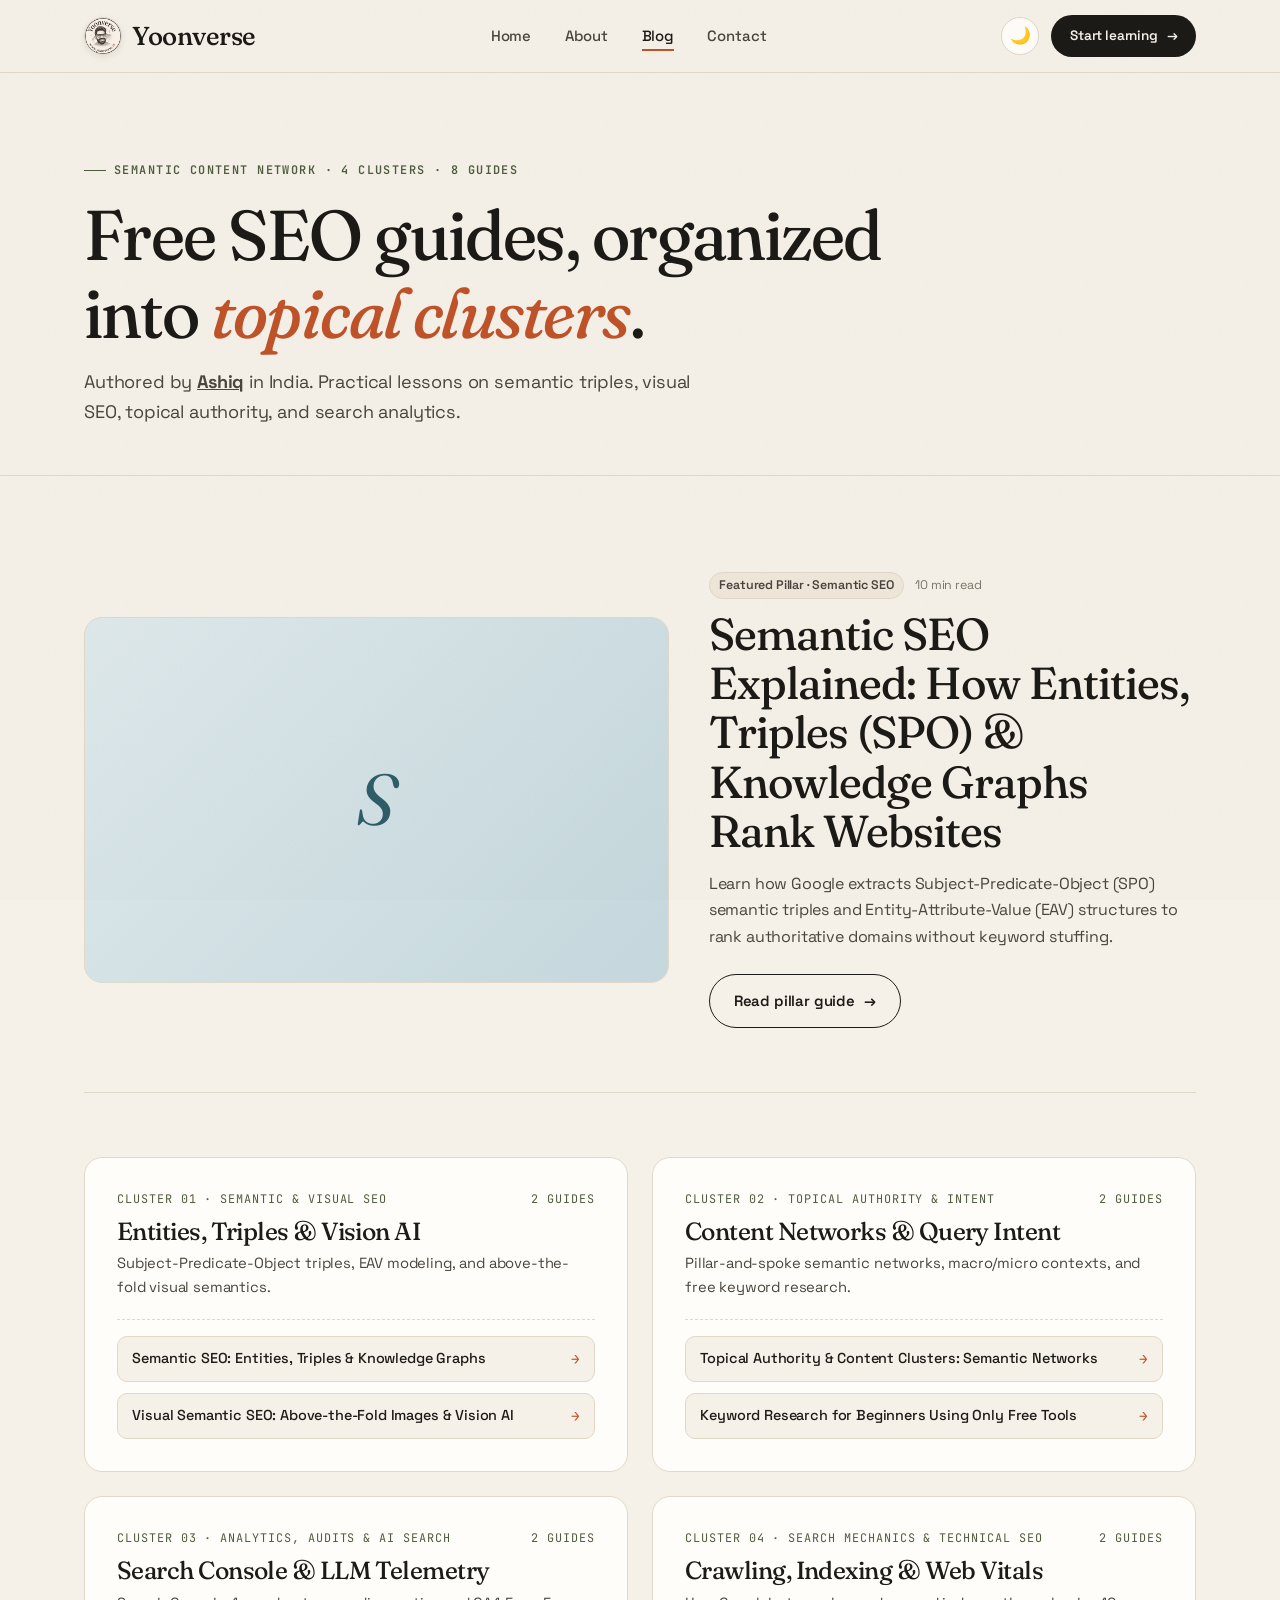
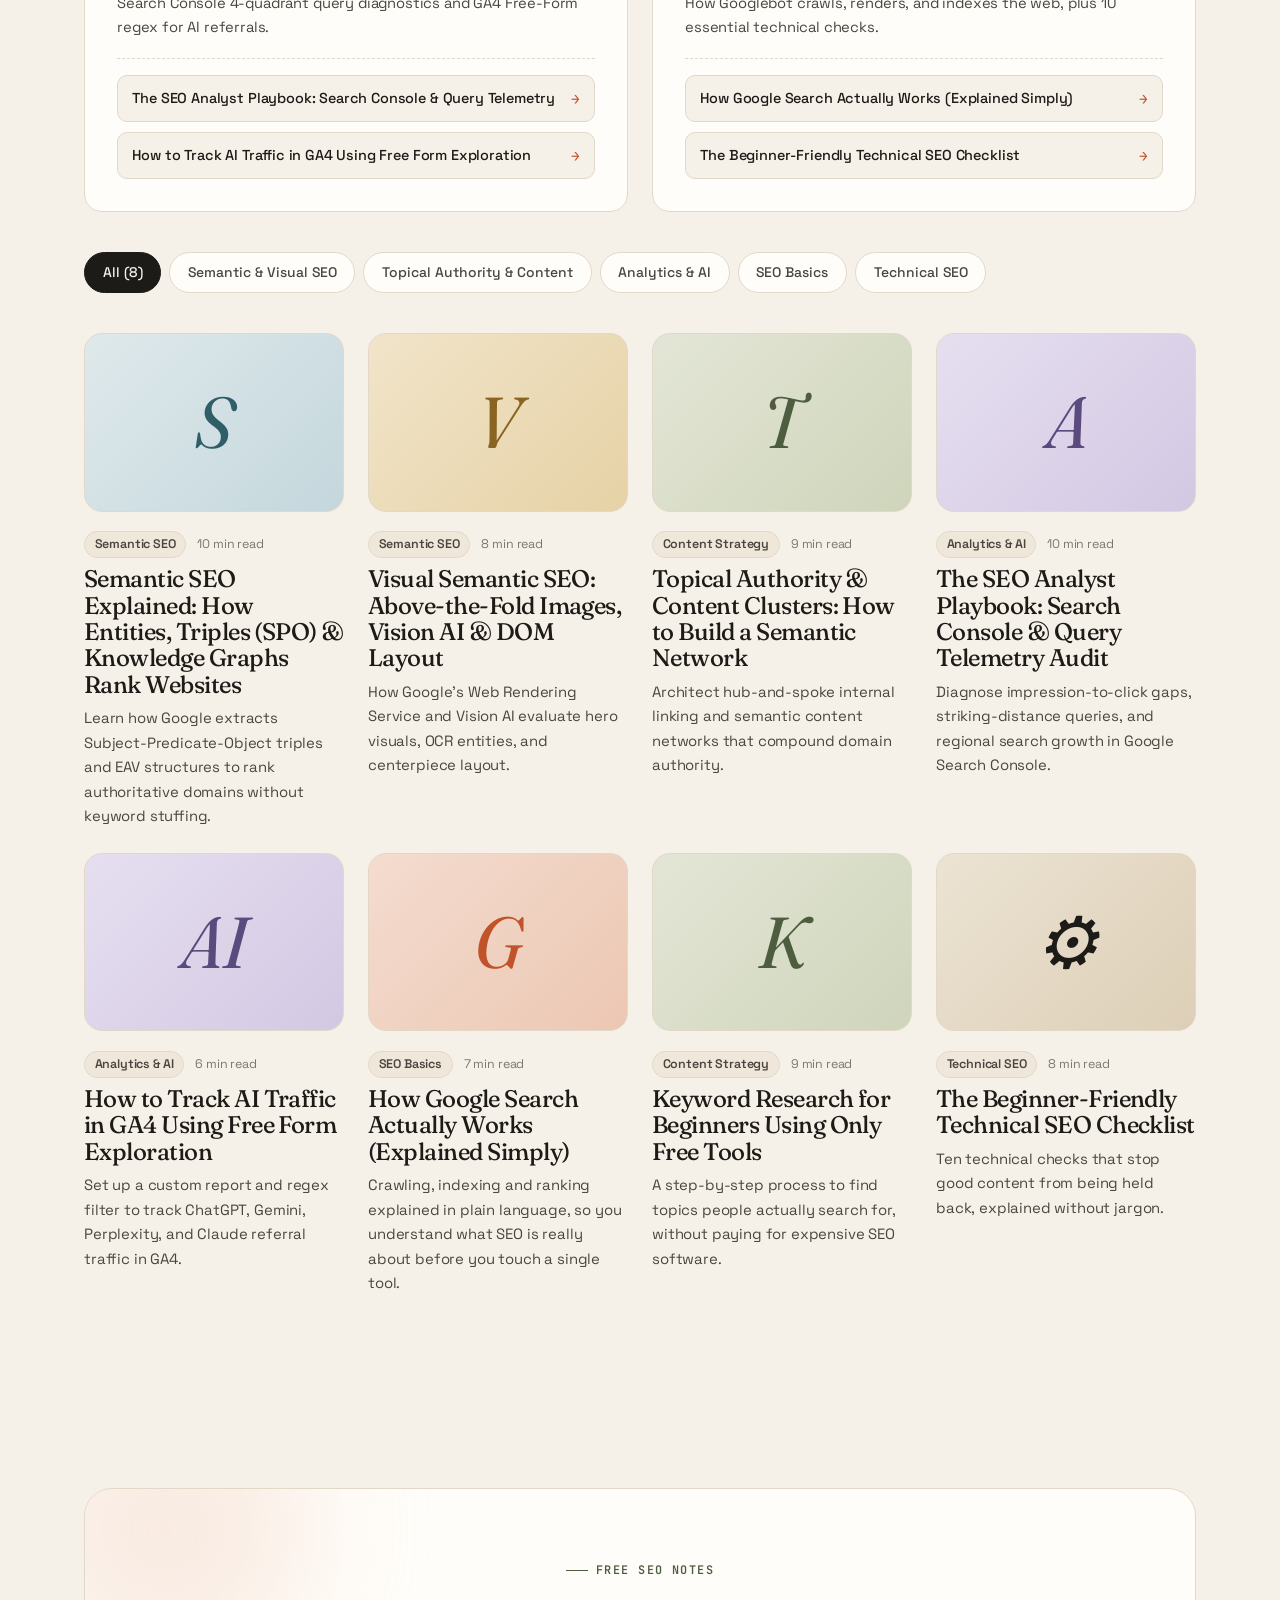
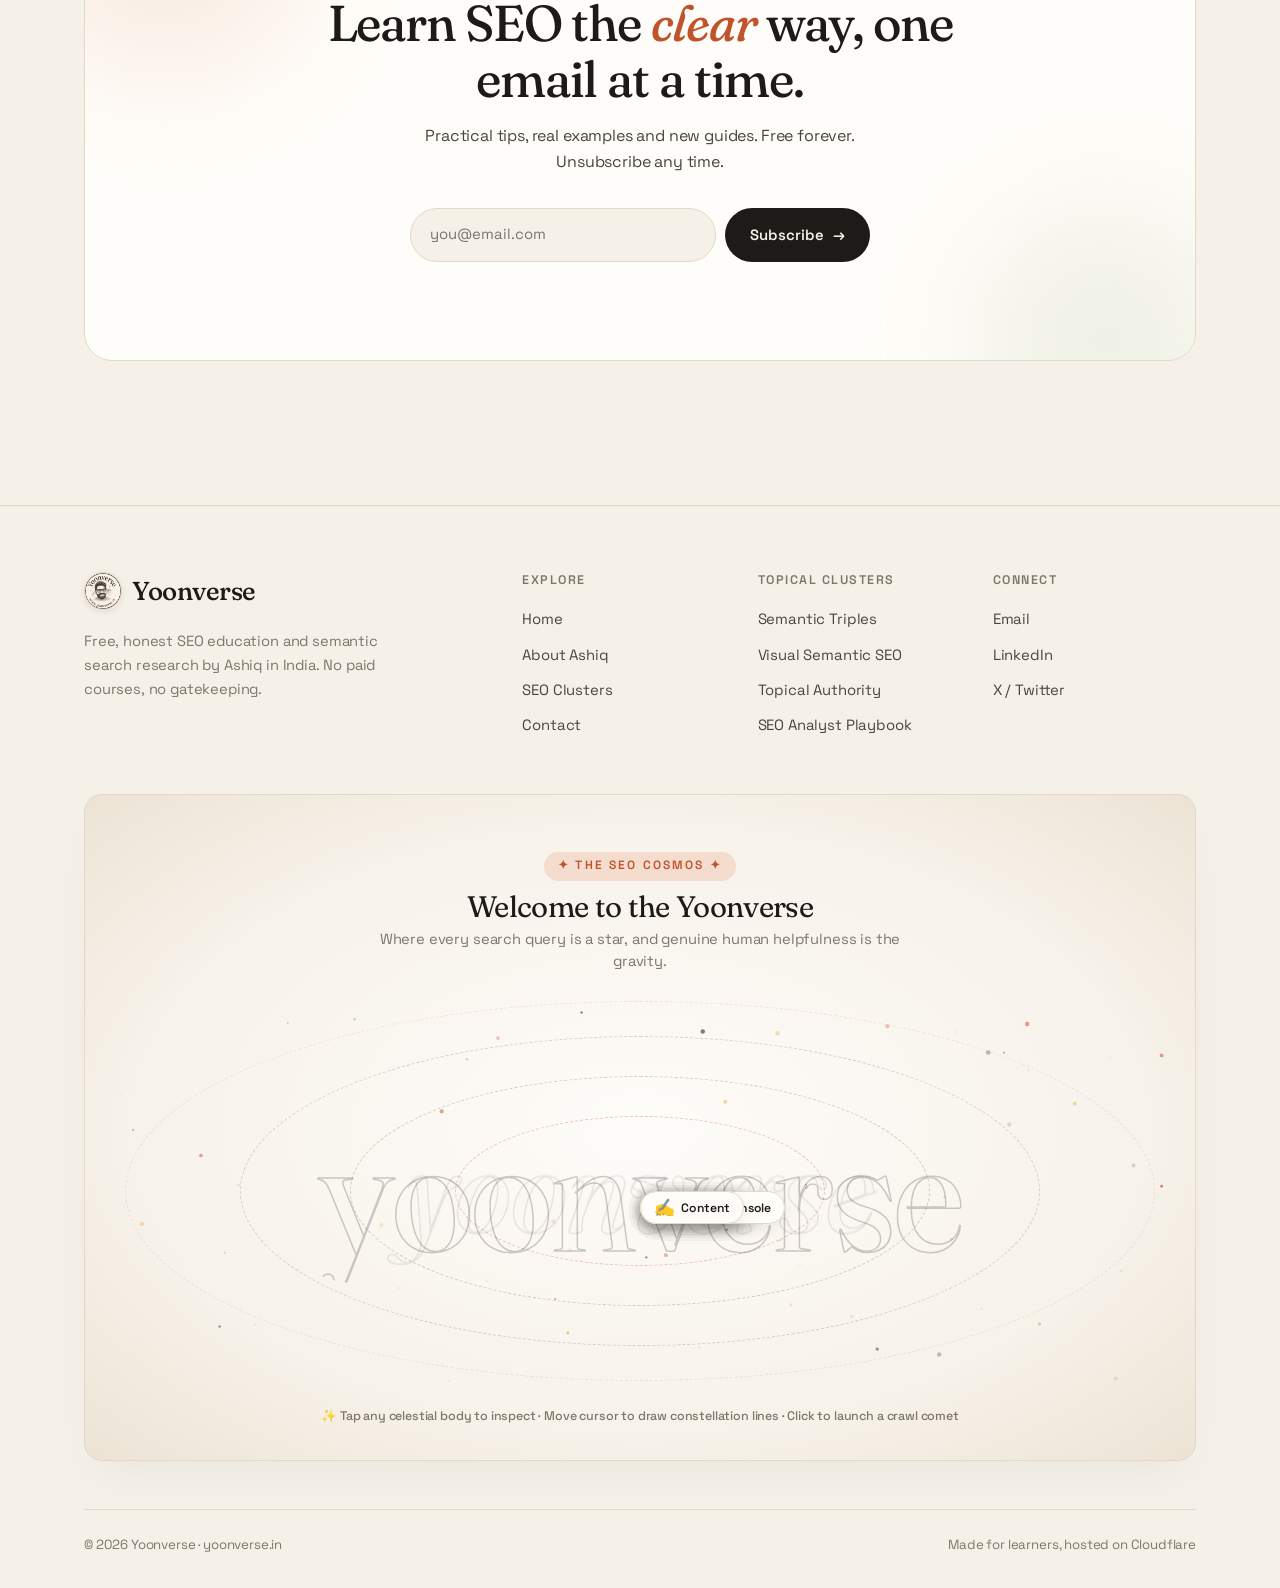
==== commit d9dad20a: "feat(seo): unique typography, semantic triples, visual   semantic hero, and topical clusters" ====
--- a/blog/index.html
+++ b/blog/index.html
@@ -1,34 +1,67 @@
 <!DOCTYPE html>
-<html lang="en">
+<html lang="en-IN">
 
 <head>
   <meta charset="UTF-8">
   <meta name="viewport" content="width=device-width, initial-scale=1.0">
-  <title>SEO Blog | Free Guides & Tutorials | Yoonverse</title>
+  <title>SEO Topical Clusters &amp; Free Guides | Ashiq · Yoonverse</title>
   <meta name="description"
-    content="Free SEO guides and tutorials covering basics, keyword research, content strategy and technical SEO.">
+    content="Explore Yoonverse's 4 interconnected SEO topical clusters by Ashiq: Semantic SEO triples, Visual Semantic SEO, Topical Authority maps, Technical SEO, and Search Console analytics.">
+  <meta name="author" content="Ashiq">
+  <meta name="geo.region" content="IN">
+  <meta name="geo.placename" content="India">
   <link rel="canonical" href="https://yoonverse.in/blog/">
-  <meta name="robots" content="index, follow">
+  <meta name="robots" content="index, follow, max-image-preview:large">
   <meta name="theme-color" content="#f6f1e8">
   <meta property="og:type" content="website">
   <meta property="og:site_name" content="Yoonverse">
-  <meta property="og:title" content="SEO Blog | Free Guides & Tutorials | Yoonverse">
+  <meta property="og:locale" content="en_IN">
+  <meta property="og:title" content="SEO Topical Clusters &amp; Free Guides | Ashiq · Yoonverse">
   <meta property="og:description"
-    content="Free SEO guides and tutorials covering basics, keyword research, content strategy and technical SEO.">
+    content="Explore Yoonverse's 4 interconnected SEO topical clusters by Ashiq: Semantic SEO triples, Visual Semantic SEO, Topical Authority maps, Technical SEO, and Search Console analytics.">
   <meta property="og:url" content="https://yoonverse.in/blog/">
   <meta name="twitter:card" content="summary_large_image">
   <link rel="icon" href="/favicon.ico" sizes="any">
   <link rel="icon" href="/favicon-32x32.png" type="image/png">
   <link rel="apple-touch-icon" href="/apple-touch-icon.png">
-  <meta property="og:image" content="https://yoonverse.in/yoonverse.png">
+  <meta property="og:image" content="https://yoonverse.in/ashiq-seo-analyst-semantic-graph-india.jpg">
   <link rel="preconnect" href="https://fonts.googleapis.com">
   <link rel="preconnect" href="https://fonts.gstatic.com" crossorigin>
   <link
-    href="https://fonts.googleapis.com/css2?family=Instrument+Serif:ital@0;1&family=Inter:wght@400;500;600;700&display=swap"
+    href="https://fonts.googleapis.com/css2?family=Fraunces:ital,opsz,wght@0,9..144,400..700;1,9..144,400..600&family=JetBrains+Mono:ital,wght@0,400;0,500;0,600;1,400&family=Space+Grotesk:wght@400;500;600;700&display=swap"
     rel="stylesheet">
-  <link rel="stylesheet" href="/style.css?v=3.0">
+  <link rel="stylesheet" href="/style.css?v=4.0">
   <script>(function () { try { const t = localStorage.getItem('yoonverse_theme'); if (t === 'dark' || (!t && window.matchMedia('(prefers-color-scheme:dark)').matches)) { document.documentElement.setAttribute('data-theme', 'dark'); } } catch (e) { } })();</script>
-
+  <script type="application/ld+json">
+  {
+    "@context": "https://schema.org",
+    "@graph": [
+      {
+        "@type": "CollectionPage",
+        "@id": "https://yoonverse.in/blog/#collection",
+        "url": "https://yoonverse.in/blog/",
+        "name": "Yoonverse SEO Topical Clusters & Research Guides",
+        "description": "Structured semantic content network covering Search Engine Mechanics, Semantic SEO Triples, Visual Semantic SEO, Topical Authority, and GA4 / Search Console Telemetry.",
+        "inLanguage": "en-IN",
+        "author": { "@id": "https://yoonverse.in/#ashiq" },
+        "isPartOf": { "@id": "https://yoonverse.in/#website" },
+        "mainEntity": {
+          "@type": "ItemList",
+          "itemListElement": [
+            { "@type": "ListItem", "position": 1, "url": "https://yoonverse.in/blog/semantic-seo-triples-knowledge-graph", "name": "Semantic SEO Explained: How Entities, Triples (SPO) & Knowledge Graphs Rank Websites" },
+            { "@type": "ListItem", "position": 2, "url": "https://yoonverse.in/blog/visual-semantic-seo-guide", "name": "Visual Semantic SEO: How Google Vision AI, Above-the-Fold Images & DOM Layout Drive Rankings" },
+            { "@type": "ListItem", "position": 3, "url": "https://yoonverse.in/blog/topical-authority-content-clusters", "name": "Topical Authority & Content Clusters: How to Build a Semantic Content Network" },
+            { "@type": "ListItem", "position": 4, "url": "https://yoonverse.in/blog/seo-analyst-search-console-audit-framework", "name": "The SEO Analyst Playbook: Auditing Organic Growth with Google Search Console & Query Telemetry" },
+            { "@type": "ListItem", "position": 5, "url": "https://yoonverse.in/blog/how-to-track-ai-traffic-in-ga4", "name": "How to Track AI Traffic in GA4 Using Free Form Exploration" },
+            { "@type": "ListItem", "position": 6, "url": "https://yoonverse.in/blog/how-google-search-works", "name": "How Google Search Actually Works (Explained Simply)" },
+            { "@type": "ListItem", "position": 7, "url": "https://yoonverse.in/blog/keyword-research-for-beginners", "name": "Keyword Research for Beginners Using Only Free Tools" },
+            { "@type": "ListItem", "position": 8, "url": "https://yoonverse.in/blog/technical-seo-checklist", "name": "The Beginner-Friendly Technical SEO Checklist" }
+          ]
+        }
+      }
+    ]
+  }
+  </script>
 </head>
 
 <body>
@@ -55,34 +88,106 @@
   <main>
     <section class="page-hero">
       <div class="container">
-        <span class="eyebrow">The Blog</span>
-        <h1 class="reveal">Free SEO guides, written <em class="accent">clearly</em>.</h1>
-        <p class="lead reveal d1">Practical lessons on how search works and how to grow with it.</p>
+        <span class="eyebrow">Semantic Content Network · 4 Clusters · 8 Guides</span>
+        <h1 class="reveal">Free SEO guides, organized into <em class="accent">topical clusters</em>.</h1>
+        <p class="lead reveal d1">Authored by <a href="/about"><strong>Ashiq</strong></a> in India. Practical lessons on semantic triples, visual SEO, topical authority, and search analytics.</p>
       </div>
     </section>
     <section class="section">
       <div class="container">
-        <a href="/blog/how-google-search-works" class="featured reveal" id="featured-post">
-          <div class="post-thumb t1"><span class="glyph">G</span></div>
+        <a href="/blog/semantic-seo-triples-knowledge-graph" class="featured reveal" id="featured-post">
+          <div class="post-thumb t5"><span class="glyph">S</span></div>
           <div>
-            <div class="post-meta"><span class="tag">Featured · SEO Basics</span><span>7 min read</span></div>
-            <h2>How Google Search Actually Works (Explained Simply)</h2>
-            <p>Crawling, indexing and ranking explained in plain language, so you understand what SEO is really about
-              before you touch a single tool.</p>
-            <span class="btn btn-line" style="margin-top:1.5rem">Read article <span class="arrow">→</span></span>
+            <div class="post-meta"><span class="tag">Featured Pillar · Semantic SEO</span><span>10 min read</span></div>
+            <h2>Semantic SEO Explained: How Entities, Triples (SPO) &amp; Knowledge Graphs Rank Websites</h2>
+            <p>Learn how Google extracts Subject-Predicate-Object (SPO) semantic triples and Entity-Attribute-Value (EAV) structures to rank authoritative domains without keyword stuffing.</p>
+            <span class="btn btn-line" style="margin-top:1.5rem">Read pillar guide <span class="arrow">→</span></span>
           </div>
         </a>
+
+        <div class="cluster-hub-grid">
+          <div class="cluster-pillar reveal d1">
+            <div>
+              <div class="cluster-pillar-meta"><span>Cluster 01 · Semantic &amp; Visual SEO</span><span>2 Guides</span></div>
+              <h3>Entities, Triples &amp; Vision AI</h3>
+              <p>Subject-Predicate-Object triples, EAV modeling, and above-the-fold visual semantics.</p>
+            </div>
+            <ul class="cluster-post-list">
+              <li><a href="/blog/semantic-seo-triples-knowledge-graph"><span>Semantic SEO: Entities, Triples &amp; Knowledge Graphs</span><span class="c-arrow">→</span></a></li>
+              <li><a href="/blog/visual-semantic-seo-guide"><span>Visual Semantic SEO: Above-the-Fold Images &amp; Vision AI</span><span class="c-arrow">→</span></a></li>
+            </ul>
+          </div>
+          <div class="cluster-pillar reveal d2">
+            <div>
+              <div class="cluster-pillar-meta"><span>Cluster 02 · Topical Authority &amp; Intent</span><span>2 Guides</span></div>
+              <h3>Content Networks &amp; Query Intent</h3>
+              <p>Pillar-and-spoke semantic networks, macro/micro contexts, and free keyword research.</p>
+            </div>
+            <ul class="cluster-post-list">
+              <li><a href="/blog/topical-authority-content-clusters"><span>Topical Authority &amp; Content Clusters: Semantic Networks</span><span class="c-arrow">→</span></a></li>
+              <li><a href="/blog/keyword-research-for-beginners"><span>Keyword Research for Beginners Using Only Free Tools</span><span class="c-arrow">→</span></a></li>
+            </ul>
+          </div>
+          <div class="cluster-pillar reveal d3">
+            <div>
+              <div class="cluster-pillar-meta"><span>Cluster 03 · Analytics, Audits &amp; AI Search</span><span>2 Guides</span></div>
+              <h3>Search Console &amp; LLM Telemetry</h3>
+              <p>Search Console 4-quadrant query diagnostics and GA4 Free-Form regex for AI referrals.</p>
+            </div>
+            <ul class="cluster-post-list">
+              <li><a href="/blog/seo-analyst-search-console-audit-framework"><span>The SEO Analyst Playbook: Search Console &amp; Query Telemetry</span><span class="c-arrow">→</span></a></li>
+              <li><a href="/blog/how-to-track-ai-traffic-in-ga4"><span>How to Track AI Traffic in GA4 Using Free Form Exploration</span><span class="c-arrow">→</span></a></li>
+            </ul>
+          </div>
+          <div class="cluster-pillar reveal d4">
+            <div>
+              <div class="cluster-pillar-meta"><span>Cluster 04 · Search Mechanics &amp; Technical SEO</span><span>2 Guides</span></div>
+              <h3>Crawling, Indexing &amp; Web Vitals</h3>
+              <p>How Googlebot crawls, renders, and indexes the web, plus 10 essential technical checks.</p>
+            </div>
+            <ul class="cluster-post-list">
+              <li><a href="/blog/how-google-search-works"><span>How Google Search Actually Works (Explained Simply)</span><span class="c-arrow">→</span></a></li>
+              <li><a href="/blog/technical-seo-checklist"><span>The Beginner-Friendly Technical SEO Checklist</span><span class="c-arrow">→</span></a></li>
+            </ul>
+          </div>
+        </div>
+
         <div class="filters" role="tablist">
-          <button class="chip active" data-filter="all" id="filter-all">All</button>
+          <button class="chip active" data-filter="all" id="filter-all">All (8)</button>
+          <button class="chip" data-filter="semantic" id="filter-semantic">Semantic &amp; Visual SEO</button>
+          <button class="chip" data-filter="content" id="filter-content">Topical Authority &amp; Content</button>
+          <button class="chip" data-filter="analytics" id="filter-analytics">Analytics &amp; AI</button>
           <button class="chip" data-filter="basics" id="filter-basics">SEO Basics</button>
-          <button class="chip" data-filter="content" id="filter-content">Content</button>
           <button class="chip" data-filter="technical" id="filter-technical">Technical SEO</button>
-          <button class="chip" data-filter="analytics" id="filter-analytics">Analytics & AI</button>
         </div>
         <div class="posts">
+          <a href="/blog/semantic-seo-triples-knowledge-graph" class="post-card reveal d1" data-cat="semantic">
+            <div class="post-thumb t5"><span class="glyph">S</span></div>
+            <div class="post-meta"><span class="tag">Semantic SEO</span><span>10 min read</span></div>
+            <h3>Semantic SEO Explained: How Entities, Triples (SPO) &amp; Knowledge Graphs Rank Websites</h3>
+            <p>Learn how Google extracts Subject-Predicate-Object triples and EAV structures to rank authoritative domains without keyword stuffing.</p>
+          </a>
+          <a href="/blog/visual-semantic-seo-guide" class="post-card reveal d2" data-cat="semantic">
+            <div class="post-thumb t6"><span class="glyph">V</span></div>
+            <div class="post-meta"><span class="tag">Semantic SEO</span><span>8 min read</span></div>
+            <h3>Visual Semantic SEO: Above-the-Fold Images, Vision AI &amp; DOM Layout</h3>
+            <p>How Google's Web Rendering Service and Vision AI evaluate hero visuals, OCR entities, and centerpiece layout.</p>
+          </a>
+          <a href="/blog/topical-authority-content-clusters" class="post-card reveal d3" data-cat="content">
+            <div class="post-thumb t2"><span class="glyph">T</span></div>
+            <div class="post-meta"><span class="tag">Content Strategy</span><span>9 min read</span></div>
+            <h3>Topical Authority &amp; Content Clusters: How to Build a Semantic Network</h3>
+            <p>Architect hub-and-spoke internal linking and semantic content networks that compound domain authority.</p>
+          </a>
+          <a href="/blog/seo-analyst-search-console-audit-framework" class="post-card reveal d4" data-cat="analytics">
+            <div class="post-thumb t4"><span class="glyph">A</span></div>
+            <div class="post-meta"><span class="tag">Analytics &amp; AI</span><span>10 min read</span></div>
+            <h3>The SEO Analyst Playbook: Search Console &amp; Query Telemetry Audit</h3>
+            <p>Diagnose impression-to-click gaps, striking-distance queries, and regional search growth in Google Search Console.</p>
+          </a>
           <a href="/blog/how-to-track-ai-traffic-in-ga4" class="post-card reveal d1" data-cat="analytics">
             <div class="post-thumb t4"><span class="glyph">AI</span></div>
-            <div class="post-meta"><span class="tag">Analytics</span><span>6 min read</span></div>
+            <div class="post-meta"><span class="tag">Analytics &amp; AI</span><span>6 min read</span></div>
             <h3>How to Track AI Traffic in GA4 Using Free Form Exploration</h3>
             <p>Set up a custom report and regex filter to track ChatGPT, Gemini, Perplexity, and Claude referral traffic in GA4.</p>
           </a>
@@ -95,7 +200,7 @@
           </a>
           <a href="/blog/keyword-research-for-beginners" class="post-card reveal d3" data-cat="content">
             <div class="post-thumb t2"><span class="glyph">K</span></div>
-            <div class="post-meta"><span class="tag">Content</span><span>9 min read</span></div>
+            <div class="post-meta"><span class="tag">Content Strategy</span><span>9 min read</span></div>
             <h3>Keyword Research for Beginners Using Only Free Tools</h3>
             <p>A step-by-step process to find topics people actually search for, without paying for expensive SEO
               software.</p>
@@ -134,24 +239,24 @@
         <div>
           <a href="/" class="logo"><img src="/yoonverse.webp" alt="Yoonverse" class="logo-img" width="38" height="38"
               style="width:38px;height:38px;max-width:38px;max-height:38px;border-radius:50%;object-fit:cover;display:inline-block;vertical-align:middle;border:1px solid var(--line);box-shadow:0 2px 6px rgba(29,27,24,.08);">Yoonverse</a>
-          <p>Free, honest SEO education from an SEO strategist. No paid courses, no gatekeeping.</p>
+          <p>Free, honest SEO education and semantic search research by Ashiq in India. No paid courses, no gatekeeping.</p>
         </div>
         <div>
           <h4>Explore</h4>
           <ul>
             <li><a href="/">Home</a></li>
-            <li><a href="/about">About</a></li>
-            <li><a href="/blog/">Blog</a></li>
+            <li><a href="/about">About Ashiq</a></li>
+            <li><a href="/blog/">SEO Clusters</a></li>
             <li><a href="/contact">Contact</a></li>
           </ul>
         </div>
         <div>
-          <h4>Learn</h4>
+          <h4>Topical Clusters</h4>
           <ul>
-            <li><a href="/blog/how-google-search-works">SEO Basics</a></li>
-            <li><a href="/blog/keyword-research-for-beginners">Content</a></li>
-            <li><a href="/blog/technical-seo-checklist">Technical SEO</a></li>
-            <li><a href="/blog/how-to-track-ai-traffic-in-ga4">GA4 AI Traffic</a></li>
+            <li><a href="/blog/semantic-seo-triples-knowledge-graph">Semantic Triples</a></li>
+            <li><a href="/blog/visual-semantic-seo-guide">Visual Semantic SEO</a></li>
+            <li><a href="/blog/topical-authority-content-clusters">Topical Authority</a></li>
+            <li><a href="/blog/seo-analyst-search-console-audit-framework">SEO Analyst Playbook</a></li>
           </ul>
         </div>
         <div>
@@ -180,6 +285,7 @@
           <div class="cosmos-orbit orbit-1" aria-hidden="true"></div>
           <div class="cosmos-orbit orbit-2" aria-hidden="true"></div>
           <div class="cosmos-orbit orbit-3" aria-hidden="true"></div>
+          <div class="cosmos-orbit orbit-4" aria-hidden="true"></div>
 
           <!-- Orbiting SEO Celestial Bodies -->
           <div class="celestial-body planet-intent" data-name="Search Intent"
@@ -189,28 +295,67 @@
             <span class="body-tag">Intent</span>
           </div>
 
+          <div class="celestial-body planet-ai" data-name="AI Overviews &amp; GEO"
+            data-desc="Generative Engine Optimization: earning citations in ChatGPT, Gemini, and Perplexity answer capsules."
+            tabindex="0">
+            <span class="body-icon">✦</span>
+            <span class="body-tag">AI Search</span>
+          </div>
+
           <div class="celestial-body planet-bot" data-name="Googlebot Explorer"
-            data-desc="Orbiting the web 24/7, traversing sitemaps and following internal links." tabindex="0">
+            data-desc="Orbiting the web 24/7, traversing sitemaps and following internal links."
+            tabindex="0">
             <span class="body-icon">🛰️</span>
             <span class="body-tag">Googlebot</span>
           </div>
 
+          <div class="celestial-body planet-eeat" data-name="E-E-A-T Star"
+            data-desc="Experience, Expertise, Authoritativeness &amp; Trust radiating through every guide."
+            tabindex="0">
+            <span class="body-icon">☀️</span>
+            <span class="body-tag">E-E-A-T</span>
+          </div>
+
+          <div class="celestial-body planet-schema" data-name="Semantic Schema"
+            data-desc="Structured JSON-LD entity data translating human prose directly into machine knowledge graphs."
+            tabindex="0">
+            <span class="body-icon">🧩</span>
+            <span class="body-tag">Schema</span>
+          </div>
+
+          <div class="celestial-body planet-authority" data-name="Topical Authority"
+            data-desc="Interconnected guides forming an inescapable cluster of search relevance."
+            tabindex="0">
+            <span class="body-icon">🌌</span>
+            <span class="body-tag">Authority</span>
+          </div>
+
+          <div class="celestial-body planet-links" data-name="Backlink Gravity"
+            data-desc="Inbound editorial recommendations that curve the algorithmic space-time continuum in your favor."
+            tabindex="0">
+            <span class="body-icon">🔗</span>
+            <span class="body-tag">Backlinks</span>
+          </div>
+
           <div class="celestial-body planet-vitals" data-name="Core Web Vitals"
-            data-desc="The physics of speed: smooth LCP, low CLS, and instant INP keep visitors in orbit." tabindex="0">
+            data-desc="The physics of speed: smooth LCP, low CLS, and instant INP keep visitors in orbit."
+            tabindex="0">
             <span class="body-icon">⚡</span>
             <span class="body-tag">Web Vitals</span>
           </div>
 
-          <div class="celestial-body planet-eeat" data-name="E-E-A-T Star"
-            data-desc="Experience, Expertise, Authoritativeness & Trust radiating through every guide." tabindex="0">
-            <span class="body-icon">☀️</span>
-            <span class="body-tag">E-E-A-T</span>
-          </div>
-
-          <div class="celestial-body planet-authority" data-name="Topical Authority"
-            data-desc="Interconnected guides forming an inescapable cluster of search relevance." tabindex="0">
-            <span class="body-icon">🌌</span>
-            <span class="body-tag">Authority</span>
+          <div class="celestial-body planet-console" data-name="Search Console Observatory"
+            data-desc="Deep space analytics tracking click trajectories, query impressions, and indexation health."
+            tabindex="0">
+            <span class="body-icon">📡</span>
+            <span class="body-tag">Search Console</span>
+          </div>
+
+          <div class="celestial-body planet-content" data-name="Helpful Content Pulse"
+            data-desc="Genuinely useful human answers that satisfy search intent and outlast every algorithm update."
+            tabindex="0">
+            <span class="body-icon">✍️</span>
+            <span class="body-tag">Content</span>
           </div>
 
           <!-- The Grand Galactic Core Wordmark with Liquid Flow -->
--- a/style.css
+++ b/style.css
@@ -13,8 +13,9 @@
   --accent-soft: #f4dccf;
   --olive: #4f5d3f;
   --olive-soft: #e3e6d6;
-  --serif: 'Instrument Serif', Georgia, serif;
-  --sans: 'Inter', -apple-system, BlinkMacSystemFont, 'Segoe UI', sans-serif;
+  --serif: 'Fraunces', Georgia, serif;
+  --sans: 'Space Grotesk', -apple-system, BlinkMacSystemFont, 'Segoe UI', sans-serif;
+  --mono: 'JetBrains Mono', 'SFMono-Regular', Consolas, monospace;
   --radius: 18px;
   --radius-sm: 10px;
   --shadow: 0 1px 2px rgba(29, 27, 24, .04), 0 12px 32px -12px rgba(29, 27, 24, .12);
@@ -106,6 +107,7 @@
   background: var(--bg);
   color: var(--ink);
   line-height: 1.65;
+  letter-spacing: -0.01em;
   -webkit-font-smoothing: antialiased;
   overflow-x: hidden;
 }
@@ -146,36 +148,40 @@
 h2,
 h3 {
   font-family: var(--serif);
-  font-weight: 400;
-  line-height: 1.08;
-  letter-spacing: -.01em;
+  font-weight: 450;
+  font-optical-sizing: auto;
+  font-variation-settings: "SOFT" 40, "WONK" 1;
+  line-height: 1.1;
+  letter-spacing: -.022em;
 }
 
 h1 {
-  font-size: clamp(2.8rem, 6.5vw, 5.4rem);
+  font-size: clamp(2.65rem, 6vw, 4.9rem);
 }
 
 h2 {
-  font-size: clamp(2.1rem, 4.2vw, 3.3rem);
+  font-size: clamp(2rem, 4vw, 3.15rem);
 }
 
 h3 {
-  font-size: 1.6rem;
+  font-size: 1.5rem;
 }
 
 em.accent,
 .accent {
   color: var(--accent);
   font-style: italic;
+  font-variation-settings: "SOFT" 60, "WONK" 1;
 }
 
 .eyebrow {
   display: inline-flex;
   align-items: center;
   gap: .5rem;
-  font-size: .78rem;
+  font-family: var(--mono);
+  font-size: .74rem;
   font-weight: 600;
-  letter-spacing: .14em;
+  letter-spacing: .12em;
   text-transform: uppercase;
   color: var(--olive);
 }
@@ -188,7 +194,7 @@
 }
 
 .lead {
-  font-size: 1.15rem;
+  font-size: 1.13rem;
   color: var(--ink-soft);
   max-width: 620px;
 }
@@ -209,7 +215,10 @@
 
 .logo {
   font-family: var(--serif);
-  font-size: 1.65rem;
+  font-weight: 500;
+  font-variation-settings: "SOFT" 50, "WONK" 1;
+  font-size: 1.62rem;
+  letter-spacing: -0.02em;
   text-decoration: none;
   display: flex;
   align-items: center;
@@ -1520,7 +1529,7 @@
 .cosmos-stage {
   position: relative;
   width: 100%;
-  height: 320px;
+  height: 390px;
   display: flex;
   align-items: center;
   justify-content: center;
@@ -1545,25 +1554,37 @@
   border: 1px dashed var(--line);
   pointer-events: none;
   z-index: 2;
+  transition: border-color .3s;
 }
 
 .orbit-1 {
-  width: 340px;
-  height: 140px;
-  border-color: rgba(192, 83, 42, .3);
+  width: 370px;
+  height: 150px;
+  border-color: rgba(192, 83, 42, .32);
 }
 
 .orbit-2 {
-  width: 560px;
-  height: 210px;
+  width: 580px;
+  height: 230px;
   border-color: rgba(79, 93, 63, .28);
 }
 
 .orbit-3 {
-  width: 780px;
-  height: 280px;
+  width: 800px;
+  height: 310px;
   border-color: rgba(29, 27, 24, .18);
 }
+
+.orbit-4 {
+  width: 1030px;
+  height: 380px;
+  border-color: rgba(192, 83, 42, .14);
+}
+
+[data-theme="dark"] .orbit-1 { border-color: rgba(226, 109, 66, .35); }
+[data-theme="dark"] .orbit-2 { border-color: rgba(146, 169, 122, .3); }
+[data-theme="dark"] .orbit-3 { border-color: rgba(245, 238, 227, .16); }
+[data-theme="dark"] .orbit-4 { border-color: rgba(226, 109, 66, .15); }
 
 /* Celestial Orbiting Bodies */
 .celestial-body {
@@ -1571,134 +1592,248 @@
   z-index: 6;
   display: flex;
   align-items: center;
-  gap: .4rem;
-  padding: .35rem .75rem;
+  gap: .42rem;
+  padding: .35rem .8rem;
   border-radius: 999px;
-  background: rgba(255, 253, 249, .94);
-  border: 1px solid var(--line);
-  box-shadow: 0 4px 14px rgba(29, 27, 24, .08);
+  background: rgba(255, 253, 249, .95);
+  border: 1px solid var(--line);
+  box-shadow: 0 4px 16px rgba(29, 27, 24, .08);
   font-size: .76rem;
   font-weight: 600;
   color: var(--ink);
   cursor: pointer;
-  backdrop-filter: blur(8px);
-  transition: transform .3s var(--ease), box-shadow .3s, border-color .3s;
+  backdrop-filter: blur(10px);
+  -webkit-backdrop-filter: blur(10px);
+  transition: transform .3s var(--ease), box-shadow .3s, border-color .3s, background-color .3s;
+  white-space: nowrap;
+  user-select: none;
+}
+
+[data-theme="dark"] .celestial-body {
+  background: rgba(27, 25, 22, .92);
+  border-color: #2b2721;
+  box-shadow: 0 4px 18px rgba(0, 0, 0, .4);
 }
 
 .celestial-body:hover,
 .celestial-body:focus-visible {
   border-color: var(--accent);
-  box-shadow: 0 8px 24px -4px rgba(192, 83, 42, .28);
+  box-shadow: 0 8px 26px -2px rgba(192, 83, 42, .32);
   transform: scale(1.12);
   z-index: 15;
   outline: none;
 }
 
 .body-icon {
-  font-size: 1rem;
+  font-size: 1.05rem;
+  line-height: 1;
 }
 
 .body-tag {
   font-family: var(--sans);
-}
-
-/* Elliptical Orbits */
-@keyframes orbitPath1 {
-  0% {
-    transform: translate(-50%, -50%) rotate(0deg) translateX(170px) rotate(0deg);
-  }
-
-  100% {
-    transform: translate(-50%, -50%) rotate(360deg) translateX(170px) rotate(-360deg);
-  }
-}
-
-@keyframes orbitPath2 {
-  0% {
-    transform: translate(-50%, -50%) rotate(120deg) translateX(280px) rotate(-120deg);
-  }
-
-  100% {
-    transform: translate(-50%, -50%) rotate(480deg) translateX(280px) rotate(-480deg);
-  }
-}
-
-@keyframes orbitPath3 {
-  0% {
-    transform: translate(-50%, -50%) rotate(240deg) translateX(390px) rotate(-240deg);
-  }
-
-  100% {
-    transform: translate(-50%, -50%) rotate(600deg) translateX(390px) rotate(-600deg);
-  }
-}
-
-@keyframes orbitPath4 {
-  0% {
-    transform: translate(-50%, -50%) rotate(60deg) translateX(220px) rotate(-60deg);
-  }
-
-  100% {
-    transform: translate(-50%, -50%) rotate(420deg) translateX(220px) rotate(-420deg);
-  }
-}
-
-@keyframes orbitPath5 {
-  0% {
-    transform: translate(-50%, -50%) rotate(180deg) translateX(340px) rotate(-180deg);
-  }
-
-  100% {
-    transform: translate(-50%, -50%) rotate(540deg) translateX(340px) rotate(-540deg);
-  }
-}
-
+  letter-spacing: .01em;
+}
+
+/* Elliptical Orbits with Counter-Scale for Distortion-Free Badges */
+@keyframes orbit1_A {
+  0% { transform: translate(-50%, -50%) scaleY(0.405) rotate(0deg) translateX(185px) rotate(0deg) scaleY(2.47); }
+  100% { transform: translate(-50%, -50%) scaleY(0.405) rotate(360deg) translateX(185px) rotate(-360deg) scaleY(2.47); }
+}
+
+@keyframes orbit1_B {
+  0% { transform: translate(-50%, -50%) scaleY(0.405) rotate(180deg) translateX(185px) rotate(-180deg) scaleY(2.47); }
+  100% { transform: translate(-50%, -50%) scaleY(0.405) rotate(540deg) translateX(185px) rotate(-540deg) scaleY(2.47); }
+}
+
+@keyframes orbit2_A {
+  0% { transform: translate(-50%, -50%) scaleY(0.396) rotate(35deg) translateX(290px) rotate(-35deg) scaleY(2.52); }
+  100% { transform: translate(-50%, -50%) scaleY(0.396) rotate(395deg) translateX(290px) rotate(-395deg) scaleY(2.52); }
+}
+
+@keyframes orbit2_B {
+  0% { transform: translate(-50%, -50%) scaleY(0.396) rotate(155deg) translateX(290px) rotate(-155deg) scaleY(2.52); }
+  100% { transform: translate(-50%, -50%) scaleY(0.396) rotate(515deg) translateX(290px) rotate(-515deg) scaleY(2.52); }
+}
+
+@keyframes orbit2_C {
+  0% { transform: translate(-50%, -50%) scaleY(0.396) rotate(275deg) translateX(290px) rotate(-275deg) scaleY(2.52); }
+  100% { transform: translate(-50%, -50%) scaleY(0.396) rotate(635deg) translateX(290px) rotate(-635deg) scaleY(2.52); }
+}
+
+@keyframes orbit3_A {
+  0% { transform: translate(-50%, -50%) scaleY(0.387) rotate(90deg) translateX(400px) rotate(-90deg) scaleY(2.58); }
+  100% { transform: translate(-50%, -50%) scaleY(0.387) rotate(450deg) translateX(400px) rotate(-450deg) scaleY(2.58); }
+}
+
+@keyframes orbit3_B {
+  0% { transform: translate(-50%, -50%) scaleY(0.387) rotate(210deg) translateX(400px) rotate(-210deg) scaleY(2.58); }
+  100% { transform: translate(-50%, -50%) scaleY(0.387) rotate(570deg) translateX(400px) rotate(-570deg) scaleY(2.58); }
+}
+
+@keyframes orbit3_C {
+  0% { transform: translate(-50%, -50%) scaleY(0.387) rotate(330deg) translateX(400px) rotate(-330deg) scaleY(2.58); }
+  100% { transform: translate(-50%, -50%) scaleY(0.387) rotate(690deg) translateX(400px) rotate(-690deg) scaleY(2.58); }
+}
+
+@keyframes orbit4_A {
+  0% { transform: translate(-50%, -50%) scaleY(0.369) rotate(135deg) translateX(515px) rotate(-135deg) scaleY(2.71); }
+  100% { transform: translate(-50%, -50%) scaleY(0.369) rotate(495deg) translateX(515px) rotate(-495deg) scaleY(2.71); }
+}
+
+@keyframes orbit4_B {
+  0% { transform: translate(-50%, -50%) scaleY(0.369) rotate(315deg) translateX(515px) rotate(-315deg) scaleY(2.71); }
+  100% { transform: translate(-50%, -50%) scaleY(0.369) rotate(675deg) translateX(515px) rotate(-675deg) scaleY(2.71); }
+}
+
+/* Planet Assignments */
 .planet-intent {
   left: 50%;
   top: 50%;
-  animation: orbitPath1 32s linear infinite;
+  animation: orbit1_A 30s linear infinite;
+}
+
+.planet-ai {
+  left: 50%;
+  top: 50%;
+  animation: orbit1_B 34s linear infinite;
 }
 
 .planet-bot {
   left: 50%;
   top: 50%;
-  animation: orbitPath2 44s linear infinite;
+  animation: orbit2_A 44s linear infinite;
+}
+
+.planet-eeat {
+  left: 50%;
+  top: 50%;
+  animation: orbit2_B 40s linear infinite;
+}
+
+.planet-schema {
+  left: 50%;
+  top: 50%;
+  animation: orbit2_C 46s linear infinite;
+}
+
+.planet-authority {
+  left: 50%;
+  top: 50%;
+  animation: orbit3_A 54s linear infinite;
+}
+
+.planet-links {
+  left: 50%;
+  top: 50%;
+  animation: orbit3_B 58s linear infinite;
 }
 
 .planet-vitals {
   left: 50%;
   top: 50%;
-  animation: orbitPath3 58s linear infinite;
-}
-
-.planet-eeat {
+  animation: orbit3_C 52s linear infinite;
+}
+
+.planet-console {
   left: 50%;
   top: 50%;
-  animation: orbitPath4 38s linear infinite;
-}
-
-.planet-authority {
+  animation: orbit4_A 68s linear infinite;
+}
+
+.planet-content {
   left: 50%;
   top: 50%;
-  animation: orbitPath5 52s linear infinite;
+  animation: orbit4_B 72s linear infinite;
 }
 
 .cosmos-stage:hover .celestial-body {
   animation-play-state: paused;
 }
 
-/* Grand Galactic Core Typography */
-/* Grand Galactic Core Typography with Liquid Water Flow */
+/* Grand Galactic Core Typography with Glassmorphic Hover Effect */
 .big-word-cosmic {
   position: relative;
   z-index: 4;
-  width: min(880px, 94%);
-  height: 220px;
+  width: fit-content;
+  max-width: min(880px, 94%);
+  min-height: 160px;
   display: flex;
   justify-content: center;
   align-items: center;
   margin: 0 auto;
   pointer-events: auto;
+  padding: 1rem 3.4rem;
+  border-radius: 999px;
+  border: 1px solid transparent;
+  background: transparent;
+  box-shadow: none;
+  transition: all 0.5s cubic-bezier(0.16, 1, 0.3, 1);
+  cursor: pointer;
+  overflow: hidden;
+}
+
+/* Glass effect on hover */
+.big-word-cosmic:hover {
+  background: rgba(255, 253, 249, 0.62);
+  backdrop-filter: blur(20px) saturate(190%);
+  -webkit-backdrop-filter: blur(20px) saturate(190%);
+  border-color: rgba(255, 255, 255, 0.85);
+  box-shadow: 
+    0 24px 64px -12px rgba(29, 27, 24, 0.14),
+    0 0 0 1px rgba(226, 216, 200, 0.55),
+    inset 0 1px 2px rgba(255, 255, 255, 0.95),
+    inset 0 -2px 6px rgba(192, 83, 42, 0.08);
+  transform: scale(1.02);
+}
+
+[data-theme="dark"] .big-word-cosmic:hover {
+  background: rgba(27, 25, 22, 0.64);
+  backdrop-filter: blur(22px) saturate(180%);
+  -webkit-backdrop-filter: blur(22px) saturate(180%);
+  border-color: rgba(255, 255, 255, 0.12);
+  box-shadow: 
+    0 26px 68px -12px rgba(0, 0, 0, 0.65),
+    0 0 0 1px rgba(255, 255, 255, 0.08),
+    inset 0 1px 2px rgba(255, 255, 255, 0.22),
+    inset 0 -2px 8px rgba(226, 109, 66, 0.18);
+  transform: scale(1.02);
+}
+
+/* Glass specular light sweep reflection */
+.big-word-cosmic::before {
+  content: '';
+  position: absolute;
+  top: -50%;
+  left: -50%;
+  width: 200%;
+  height: 200%;
+  background: linear-gradient(
+    115deg,
+    transparent 30%,
+    rgba(255, 255, 255, 0.35) 47%,
+    rgba(255, 255, 255, 0.65) 50%,
+    transparent 54%
+  );
+  transform: translateX(-100%) rotate(25deg);
+  transition: transform 0.85s cubic-bezier(0.16, 1, 0.3, 1);
+  pointer-events: none;
+  opacity: 0;
+  z-index: 5;
+}
+
+[data-theme="dark"] .big-word-cosmic::before {
+  background: linear-gradient(
+    115deg,
+    transparent 30%,
+    rgba(255, 255, 255, 0.08) 47%,
+    rgba(255, 255, 255, 0.18) 50%,
+    transparent 54%
+  );
+}
+
+.big-word-cosmic:hover::before {
+  opacity: 1;
+  transform: translateX(100%) rotate(25deg);
 }
 
 .liquid-word-canvas {
@@ -1708,12 +1843,6 @@
   height: 100%;
   display: block;
   z-index: 4;
-  cursor: pointer;
-}
-
-/* Fallback characters hidden once WebGL liquid canvas is active */
-.big-word-cosmic.canvas-active .cosmic-char {
-  opacity: 0;
   pointer-events: none;
 }
 
@@ -1734,11 +1863,23 @@
   -webkit-text-stroke: 1.5px rgba(246, 241, 232, .24);
 }
 
-.cosmic-char:hover {
-  transform: translateY(-8px) scale(1.08);
+.big-word-cosmic:hover .cosmic-char {
+  color: rgba(192, 83, 42, 0.08);
+  -webkit-text-stroke: 1.5px var(--accent);
+  text-shadow: 0 0 32px rgba(192, 83, 42, 0.3);
+}
+
+[data-theme="dark"] .big-word-cosmic:hover .cosmic-char {
+  color: rgba(226, 109, 66, 0.12);
+  -webkit-text-stroke: 1.5px var(--accent);
+  text-shadow: 0 0 36px rgba(226, 109, 66, 0.35);
+}
+
+.big-word-cosmic .cosmic-char:hover {
+  transform: translateY(-8px) scale(1.1);
   color: var(--accent);
   -webkit-text-stroke: 1.5px var(--accent);
-  text-shadow: 0 10px 28px rgba(192, 83, 42, .35);
+  text-shadow: 0 10px 28px rgba(192, 83, 42, .45);
 }
 
 /* Tooltip */
@@ -3136,12 +3277,18 @@
     height: 130px;
   }
 
-  .orbit-3 {
+  .orbit-3,
+  .orbit-4 {
     display: none;
   }
 
   .planet-vitals,
-  .planet-authority {
+  .planet-authority,
+  .planet-schema,
+  .planet-links,
+  .planet-console,
+  .planet-content,
+  .planet-ai {
     display: none;
   }
 
@@ -3398,4 +3545,473 @@
     opacity: 1;
     transform: none;
   }
+}
+
+/* ==========================================================================
+   Visual Semantic SEO, Entity Triples (SPO/EAV) & Topical Cluster Hub
+   ========================================================================== */
+.serp-url,
+.rank-badge,
+.step-num-badge,
+.stat-val,
+.sim-address-bar,
+.code-box pre,
+.triple-code,
+.entity-id-pill {
+  font-family: var(--mono);
+}
+
+.hero-entity-stage {
+  margin: 0;
+  background: var(--surface);
+  border: 1px solid var(--line);
+  border-radius: var(--radius);
+  padding: 1.25rem;
+  box-shadow: var(--shadow);
+  position: relative;
+}
+
+.hero-analyst-bar {
+  display: flex;
+  align-items: center;
+  justify-content: space-between;
+  gap: .85rem;
+  padding-bottom: .95rem;
+  margin-bottom: .95rem;
+  border-bottom: 1px solid var(--line);
+  flex-wrap: wrap;
+}
+
+.hero-analyst-profile {
+  display: flex;
+  align-items: center;
+  gap: .75rem;
+}
+
+.hero-analyst-avatar {
+  width: 48px !important;
+  height: 48px !important;
+  border-radius: 50%;
+  object-fit: cover;
+  border: 1.5px solid var(--accent);
+  background: var(--bg-soft);
+  flex-shrink: 0;
+}
+
+.hero-analyst-info strong {
+  display: block;
+  font-family: var(--serif);
+  font-size: 1.12rem;
+  font-weight: 500;
+  color: var(--ink);
+  line-height: 1.2;
+}
+
+.hero-analyst-info span {
+  display: block;
+  font-family: var(--mono);
+  font-size: .72rem;
+  color: var(--olive);
+  margin-top: .15rem;
+}
+
+.hero-entity-badges {
+  display: flex;
+  gap: .4rem;
+  flex-wrap: wrap;
+}
+
+.entity-id-pill {
+  font-size: .68rem;
+  font-weight: 600;
+  padding: .25rem .6rem;
+  border-radius: 999px;
+  background: var(--bg-soft);
+  border: 1px solid var(--line);
+  color: var(--ink-soft);
+  letter-spacing: .03em;
+}
+
+.entity-id-pill.in-badge {
+  background: var(--olive-soft);
+  color: var(--olive);
+  border-color: rgba(79, 93, 63, .25);
+}
+
+.hero-visual-frame {
+  border-radius: 12px;
+  overflow: hidden;
+  border: 1px solid var(--line);
+  background: var(--bg);
+  position: relative;
+}
+
+.hero-semantic-img {
+  width: 100%;
+  height: auto;
+  aspect-ratio: 16 / 9;
+  object-fit: cover;
+  display: block;
+}
+
+.hero-triple-strip {
+  display: flex;
+  align-items: center;
+  justify-content: space-between;
+  gap: .4rem;
+  background: var(--bg-soft);
+  border: 1px solid var(--line);
+  border-radius: 10px;
+  padding: .55rem .8rem;
+  margin-top: .85rem;
+  font-family: var(--mono);
+  font-size: .72rem;
+  overflow-x: auto;
+}
+
+.hero-triple-strip .t-sub {
+  color: var(--ink);
+  font-weight: 600;
+}
+
+.hero-triple-strip .t-pred {
+  color: var(--accent);
+  font-weight: 600;
+}
+
+.hero-triple-strip .t-obj {
+  color: var(--olive);
+  font-weight: 600;
+}
+
+.hero-figcaption {
+  margin-top: .7rem;
+  font-size: .76rem;
+  color: var(--muted);
+  line-height: 1.45;
+}
+
+/* Semantic Triples (SPO / EAV) Architecture Section */
+.triples-grid {
+  display: grid;
+  grid-template-columns: repeat(3, 1fr);
+  gap: 1.25rem;
+  margin-bottom: 2rem;
+}
+
+.triple-card {
+  background: var(--surface);
+  border: 1px solid var(--line);
+  border-radius: var(--radius);
+  padding: 1.6rem;
+  display: flex;
+  flex-direction: column;
+  gap: 1rem;
+  transition: transform .3s var(--ease), box-shadow .3s;
+}
+
+.triple-card:hover {
+  transform: translateY(-4px);
+  box-shadow: var(--shadow);
+}
+
+.triple-card-head {
+  display: flex;
+  justify-content: space-between;
+  align-items: center;
+  font-family: var(--mono);
+  font-size: .72rem;
+  color: var(--muted);
+  text-transform: uppercase;
+  letter-spacing: .08em;
+}
+
+.triple-flow {
+  display: flex;
+  flex-direction: column;
+  gap: .5rem;
+  background: var(--bg);
+  border: 1px solid var(--line);
+  border-radius: 12px;
+  padding: 1rem;
+}
+
+.triple-node {
+  display: flex;
+  align-items: center;
+  justify-content: space-between;
+  gap: .5rem;
+  padding: .45rem .7rem;
+  border-radius: 8px;
+  background: var(--surface);
+  border: 1px solid var(--line);
+  font-size: .86rem;
+  font-weight: 600;
+}
+
+.triple-node small {
+  font-family: var(--mono);
+  font-size: .65rem;
+  text-transform: uppercase;
+  letter-spacing: .08em;
+  padding: .12rem .45rem;
+  border-radius: 4px;
+}
+
+.triple-node.sub small {
+  background: var(--ink);
+  color: var(--bg);
+}
+
+.triple-node.pred {
+  border-style: dashed;
+  border-color: var(--accent);
+  color: var(--accent);
+  font-family: var(--mono);
+  font-size: .8rem;
+}
+
+.triple-node.pred small {
+  background: var(--accent-soft);
+  color: var(--accent);
+}
+
+.triple-node.obj small {
+  background: var(--olive-soft);
+  color: var(--olive);
+}
+
+.triple-card p {
+  font-size: .9rem;
+  color: var(--ink-soft);
+  margin: 0;
+}
+
+/* EAV Knowledge Graph Definition List / Matrix */
+.eav-matrix-card {
+  background: var(--surface);
+  border: 1px solid var(--line);
+  border-radius: var(--radius);
+  padding: 2rem;
+}
+
+.eav-matrix-head {
+  display: flex;
+  justify-content: space-between;
+  align-items: center;
+  flex-wrap: wrap;
+  gap: 1rem;
+  margin-bottom: 1.4rem;
+  padding-bottom: 1rem;
+  border-bottom: 1px solid var(--line);
+}
+
+.eav-dl {
+  display: grid;
+  grid-template-columns: repeat(2, 1fr);
+  gap: 1rem 2rem;
+}
+
+.eav-pair {
+  padding: .85rem 1rem;
+  border-radius: 10px;
+  background: var(--bg);
+  border: 1px solid var(--line);
+}
+
+.eav-pair dt {
+  font-family: var(--mono);
+  font-size: .73rem;
+  text-transform: uppercase;
+  letter-spacing: .08em;
+  color: var(--olive);
+  font-weight: 600;
+  margin-bottom: .25rem;
+}
+
+.eav-pair dd {
+  font-size: .94rem;
+  color: var(--ink);
+  font-weight: 500;
+  margin: 0;
+}
+
+/* Topical Cluster Architecture Hub */
+.cluster-hub-grid {
+  display: grid;
+  grid-template-columns: repeat(2, 1fr);
+  gap: 1.5rem;
+  margin-bottom: 2.5rem;
+}
+
+.cluster-pillar {
+  background: var(--surface);
+  border: 1px solid var(--line);
+  border-radius: var(--radius);
+  padding: 2rem;
+  display: flex;
+  flex-direction: column;
+  justify-content: space-between;
+  gap: 1.2rem;
+  transition: border-color .3s, box-shadow .3s;
+}
+
+.cluster-pillar:hover {
+  border-color: var(--accent);
+  box-shadow: var(--shadow);
+}
+
+.cluster-pillar-meta {
+  display: flex;
+  justify-content: space-between;
+  align-items: center;
+  font-family: var(--mono);
+  font-size: .74rem;
+  color: var(--olive);
+  text-transform: uppercase;
+  letter-spacing: .08em;
+}
+
+.cluster-pillar h3 {
+  margin: .5rem 0 .4rem;
+  font-size: 1.55rem;
+}
+
+.cluster-pillar > div > p {
+  font-size: .92rem;
+  color: var(--ink-soft);
+}
+
+.cluster-post-list {
+  list-style: none;
+  display: grid;
+  gap: .65rem;
+  margin: 0;
+  padding-top: 1rem;
+  border-top: 1px dashed var(--line);
+}
+
+.cluster-post-list li a {
+  display: flex;
+  align-items: center;
+  justify-content: space-between;
+  gap: .75rem;
+  padding: .65rem .9rem;
+  border-radius: 10px;
+  background: var(--bg);
+  border: 1px solid var(--line);
+  text-decoration: none;
+  font-size: .9rem;
+  font-weight: 500;
+  color: var(--ink);
+  transition: background .2s, border-color .2s, color .2s;
+}
+
+.cluster-post-list li a:hover {
+  background: var(--accent-soft);
+  border-color: var(--accent);
+  color: var(--ink);
+}
+
+.cluster-post-list li a span.c-arrow {
+  font-family: var(--mono);
+  color: var(--accent);
+  font-weight: 700;
+}
+
+/* Blog Article Semantic Triples Summary & Visual Figure */
+.article-figure {
+  max-width: 960px;
+  margin: 0 auto 3rem;
+  background: var(--surface);
+  border: 1px solid var(--line);
+  border-radius: var(--radius);
+  padding: 1rem;
+  box-shadow: var(--shadow);
+}
+
+.article-figure img {
+  width: 100%;
+  height: auto;
+  max-height: 420px;
+  object-fit: cover;
+  border-radius: 12px;
+  border: 1px solid var(--line);
+}
+
+.article-figure figcaption {
+  margin-top: .75rem;
+  font-family: var(--mono);
+  font-size: .76rem;
+  color: var(--muted);
+  text-align: center;
+}
+
+.article-triples-box {
+  background: var(--bg-soft);
+  border: 1px solid var(--line);
+  border-left: 4px solid var(--olive);
+  border-radius: var(--radius-sm);
+  padding: 1.4rem 1.5rem;
+  margin: 0 0 2.2rem;
+}
+
+.article-triples-box strong.triples-title {
+  display: block;
+  font-family: var(--mono);
+  font-size: .76rem;
+  text-transform: uppercase;
+  letter-spacing: .1em;
+  color: var(--olive);
+  margin-bottom: .75rem;
+}
+
+.article-triples-box ul {
+  margin: 0 0 0 1.1rem;
+  font-size: .93rem;
+}
+
+.article-triples-box li {
+  margin-bottom: .4rem;
+}
+
+.article-cluster-nav {
+  background: var(--surface);
+  border: 1px solid var(--line);
+  border-radius: var(--radius-sm);
+  padding: 1.4rem 1.5rem;
+  margin: 2.5rem 0 1rem;
+}
+
+.article-cluster-nav h4 {
+  font-family: var(--mono);
+  font-size: .78rem;
+  text-transform: uppercase;
+  letter-spacing: .1em;
+  color: var(--accent);
+  margin-bottom: .8rem;
+}
+
+@media (max-width: 960px) {
+  .triples-grid,
+  .cluster-hub-grid,
+  .eav-dl {
+    grid-template-columns: 1fr;
+  }
+}
+
+@media (max-width: 680px) {
+  .hero-entity-stage {
+    padding: .95rem;
+  }
+
+  .hero-triple-strip {
+    font-size: .65rem;
+    padding: .45rem .6rem;
+  }
+
+  .eav-matrix-card,
+  .cluster-pillar {
+    padding: 1.35rem;
+  }
 }
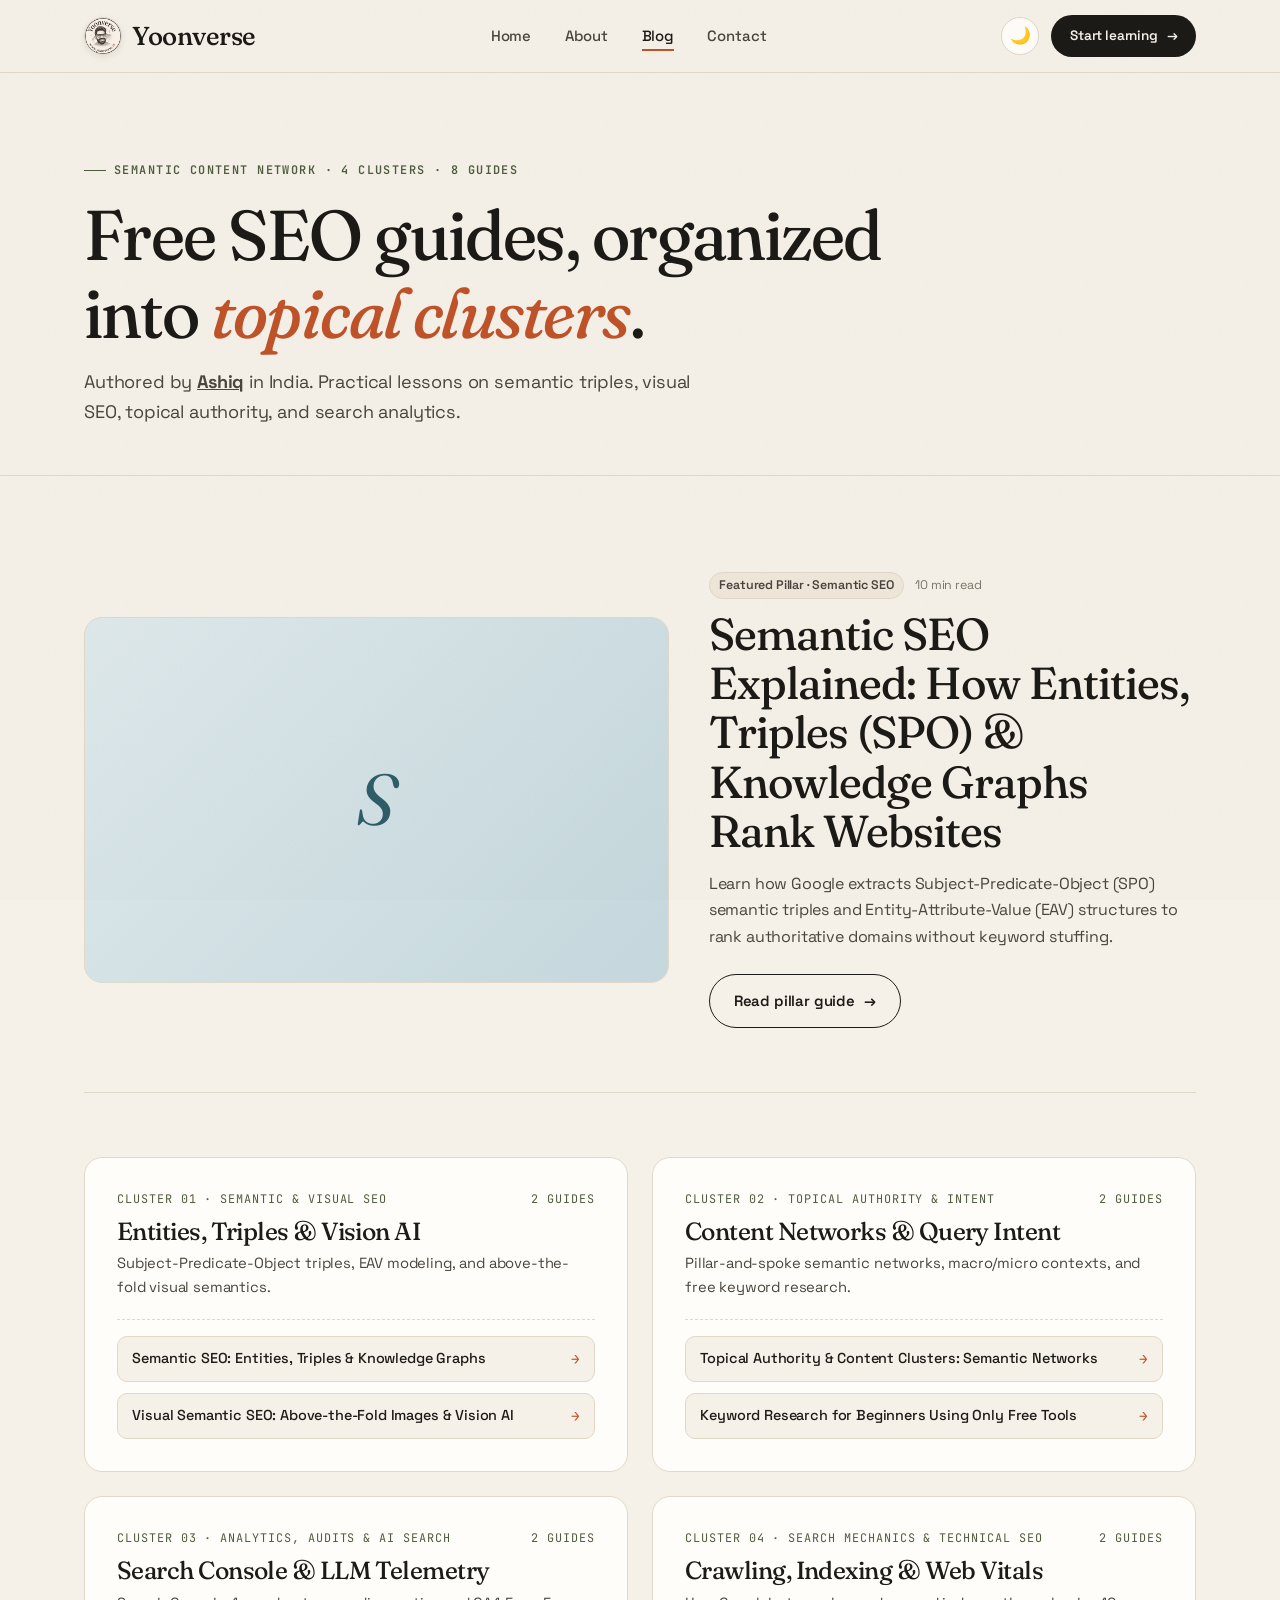
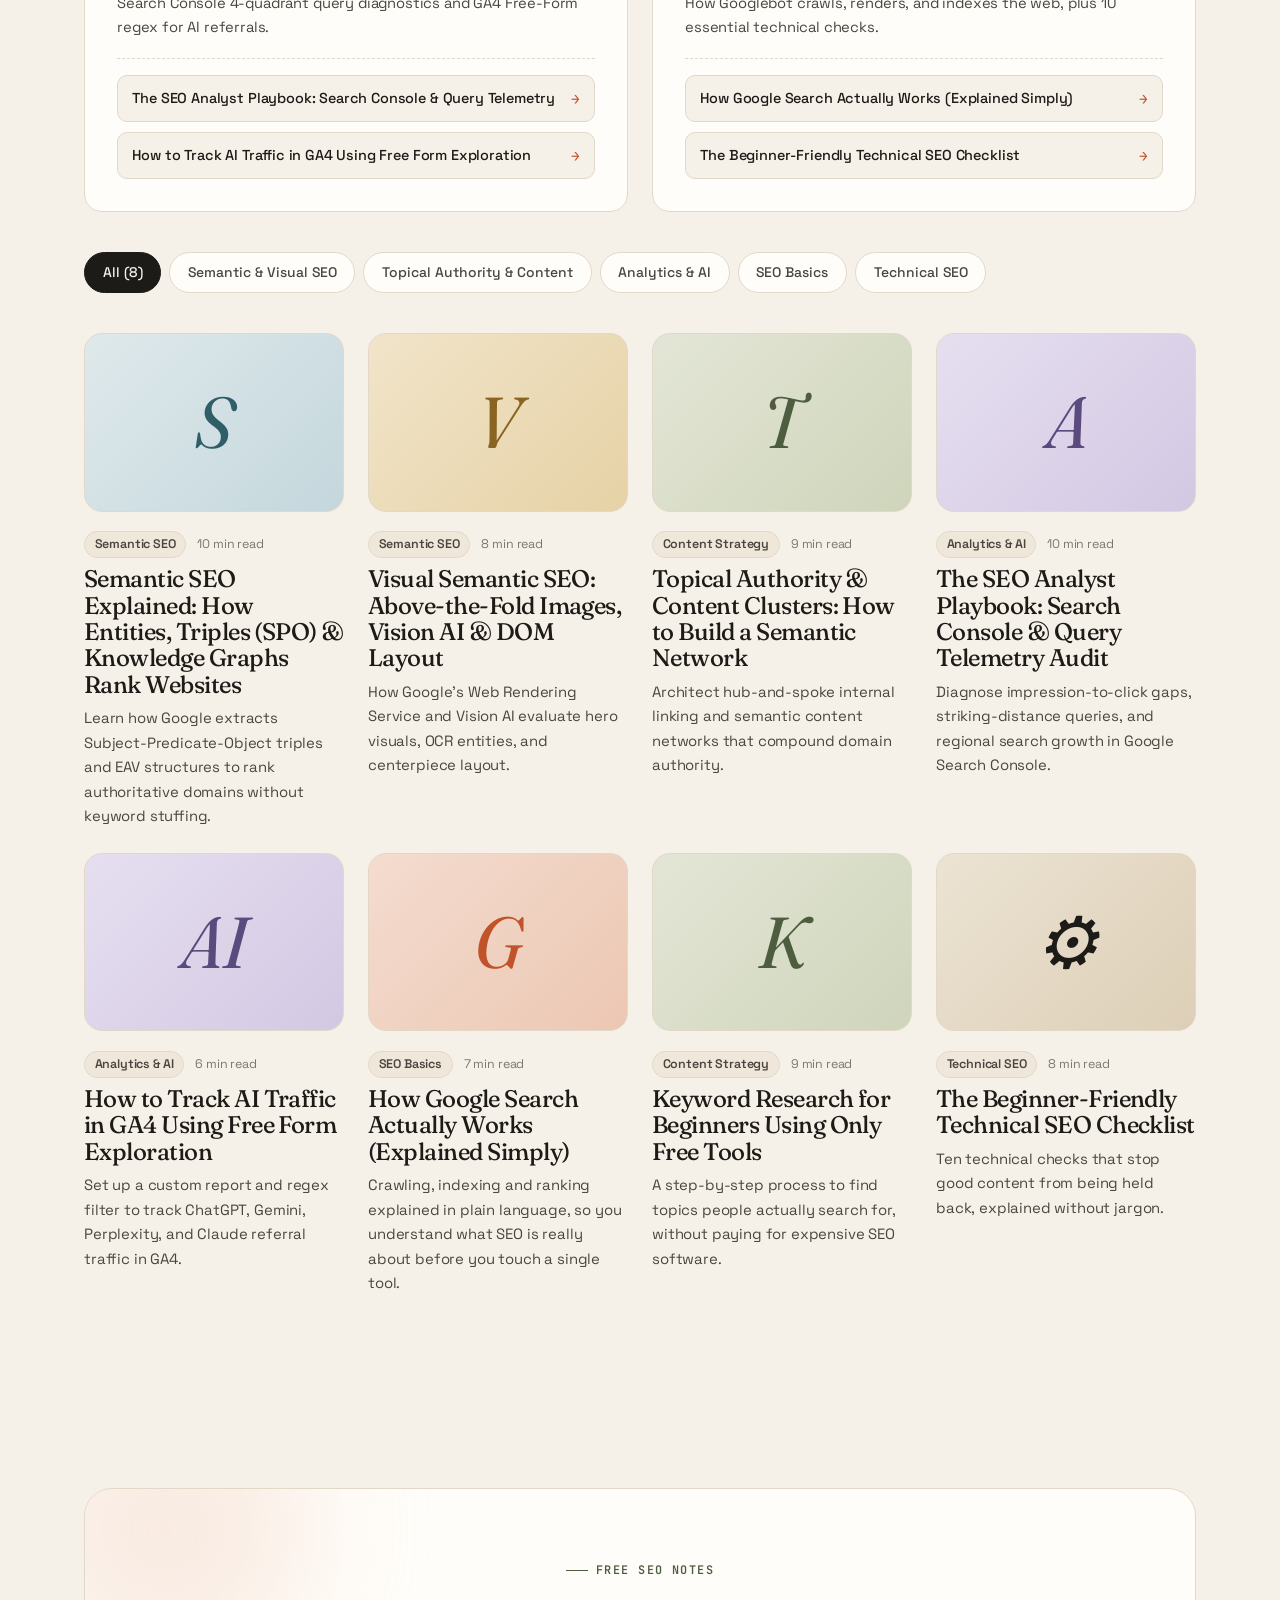
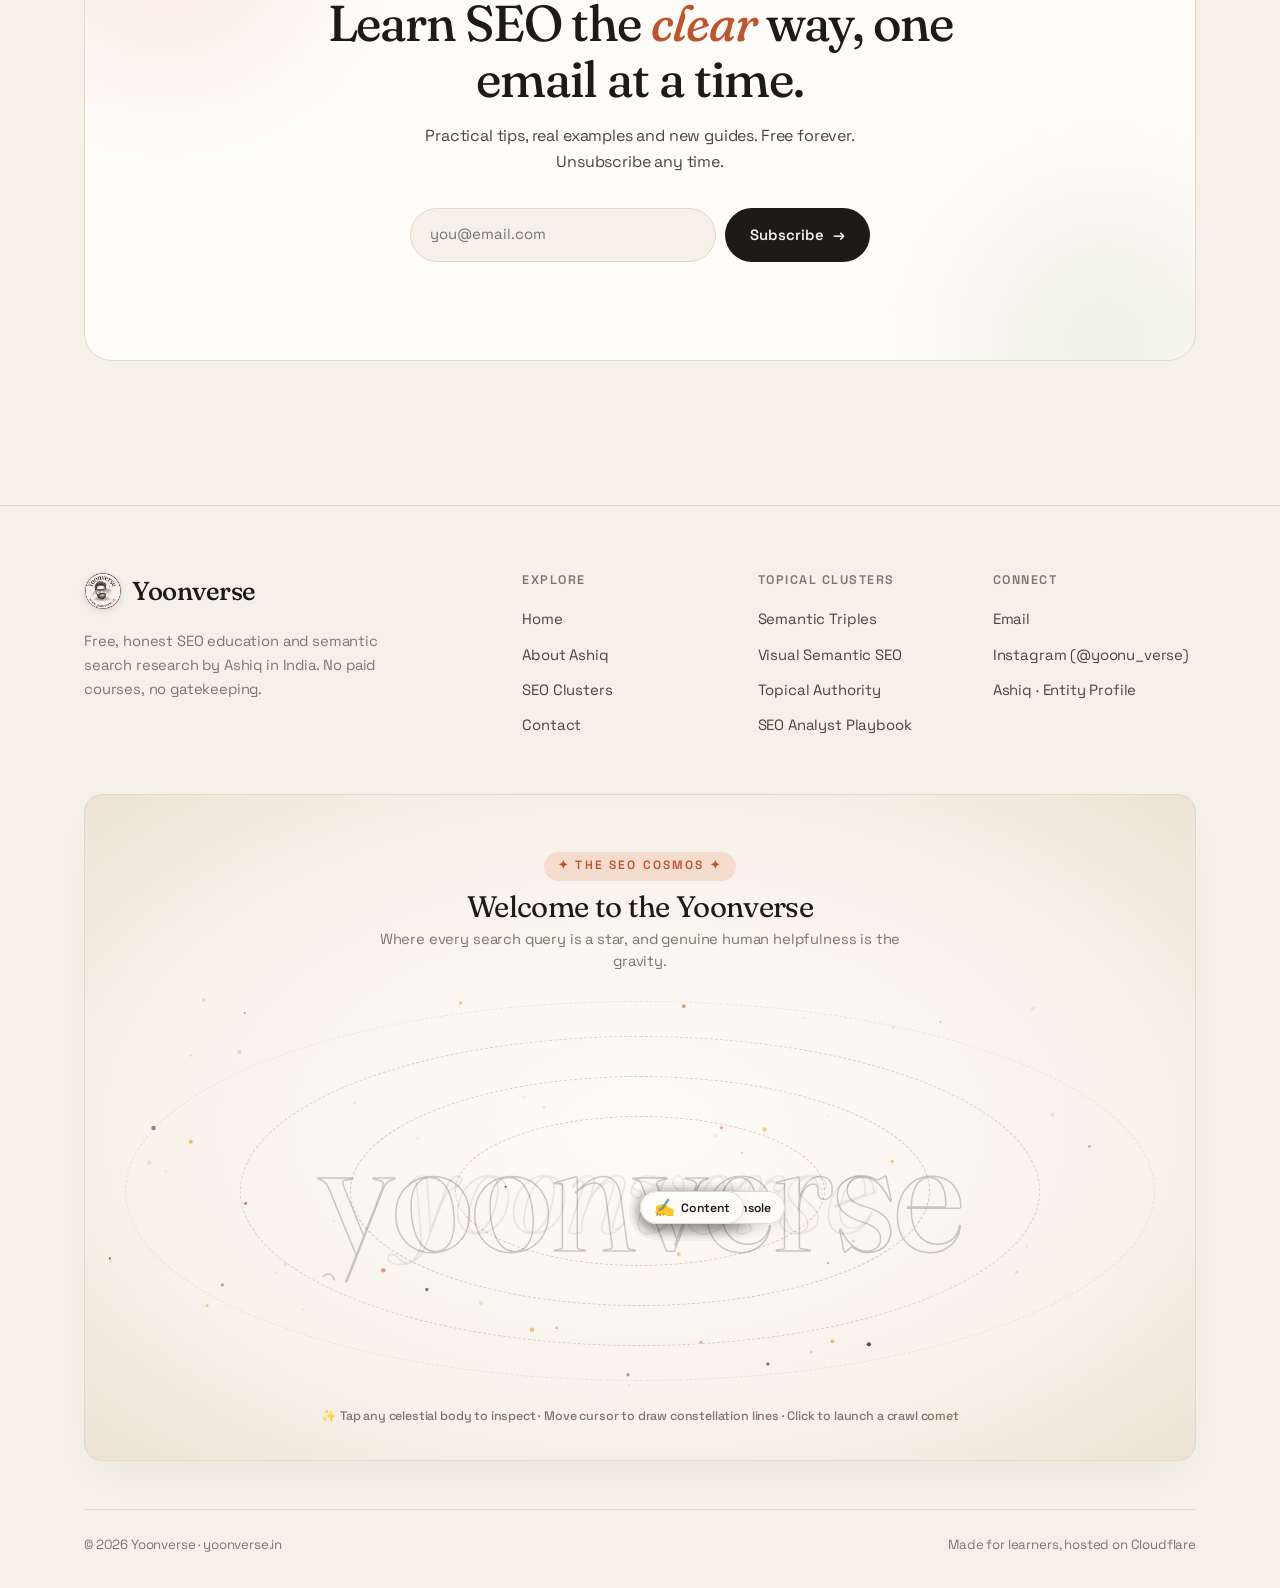
==== commit 827102f3: "feat(seo): llms.txt, image sitemap, AI crawler rules, Instagram sameAs, Semantic Triple & JSON-LD Sc" ====
--- a/blog/index.html
+++ b/blog/index.html
@@ -30,7 +30,7 @@
   <link
     href="https://fonts.googleapis.com/css2?family=Fraunces:ital,opsz,wght@0,9..144,400..700;1,9..144,400..600&family=JetBrains+Mono:ital,wght@0,400;0,500;0,600;1,400&family=Space+Grotesk:wght@400;500;600;700&display=swap"
     rel="stylesheet">
-  <link rel="stylesheet" href="/style.css?v=4.0">
+  <link rel="stylesheet" href="/style.css?v=4.1">
   <script>(function () { try { const t = localStorage.getItem('yoonverse_theme'); if (t === 'dark' || (!t && window.matchMedia('(prefers-color-scheme:dark)').matches)) { document.documentElement.setAttribute('data-theme', 'dark'); } } catch (e) { } })();</script>
   <script type="application/ld+json">
   {
@@ -263,8 +263,8 @@
           <h4>Connect</h4>
           <ul>
             <li><a href="mailto:hello@yoonverse.in">Email</a></li>
-            <li><a href="https://www.linkedin.com/" target="_blank" rel="noopener">LinkedIn</a></li>
-            <li><a href="https://x.com/" target="_blank" rel="noopener">X / Twitter</a></li>
+            <li><a href="https://www.instagram.com/yoonu_verse/" target="_blank" rel="noopener me">Instagram (@yoonu_verse)</a></li>
+            <li><a href="/about">Ashiq · Entity Profile</a></li>
           </ul>
         </div>
       </div>
@@ -383,7 +383,7 @@
           learners, hosted on Cloudflare</span></div>
     </div>
   </footer>
-  <script src="/script.js?v=3.0" defer></script>
+  <script src="/script.js?v=4.1" defer></script>
 </body>
 
 </html>
--- a/style.css
+++ b/style.css
@@ -4014,4 +4014,225 @@
   .cluster-pillar {
     padding: 1.35rem;
   }
+}
+
+/* ---------- Interactive Semantic Triple & JSON-LD Schema Builder ---------- */
+.schema-builder-section {
+  background: var(--bg);
+  border-top: 1px solid var(--line);
+}
+
+.schema-builder-grid {
+  display: grid;
+  grid-template-columns: 1fr 1.12fr;
+  gap: 1.6rem;
+  align-items: start;
+}
+
+.builder-form-card,
+.builder-output-card {
+  background: var(--surface);
+  border: 1px solid var(--line);
+  border-radius: var(--radius);
+  padding: 1.8rem;
+  box-shadow: var(--shadow);
+}
+
+.builder-card-head {
+  display: flex;
+  justify-content: space-between;
+  align-items: center;
+  flex-wrap: wrap;
+  gap: .75rem;
+  margin-bottom: 1.3rem;
+  padding-bottom: .9rem;
+  border-bottom: 1px solid var(--line);
+}
+
+.builder-sub {
+  font-family: var(--mono);
+  font-size: .72rem;
+  color: var(--muted);
+  text-transform: uppercase;
+  letter-spacing: .08em;
+}
+
+.builder-fields {
+  display: grid;
+  gap: 1rem;
+}
+
+.builder-row-2 {
+  display: grid;
+  grid-template-columns: 1fr 1fr;
+  gap: .9rem;
+}
+
+.builder-fields .field label {
+  display: block;
+  font-family: var(--mono);
+  font-size: .73rem;
+  font-weight: 600;
+  color: var(--ink-soft);
+  margin-bottom: .35rem;
+  text-transform: uppercase;
+  letter-spacing: .05em;
+}
+
+.builder-fields .field input,
+.builder-fields .field select {
+  width: 100%;
+  padding: .68rem .85rem;
+  border: 1px solid var(--line);
+  border-radius: 10px;
+  background: var(--bg);
+  color: var(--ink);
+  font-family: var(--sans);
+  font-size: .9rem;
+  transition: border-color .2s, box-shadow .2s;
+}
+
+.builder-fields .field input:focus,
+.builder-fields .field select:focus {
+  outline: none;
+  border-color: var(--accent);
+  box-shadow: 0 0 0 3px var(--accent-soft);
+}
+
+.builder-tabs {
+  display: inline-flex;
+  background: var(--bg-soft);
+  border: 1px solid var(--line);
+  border-radius: 999px;
+  padding: .2rem;
+  gap: .2rem;
+}
+
+.builder-tab {
+  border: 0;
+  background: transparent;
+  color: var(--ink-soft);
+  font-family: var(--mono);
+  font-size: .72rem;
+  font-weight: 600;
+  padding: .35rem .8rem;
+  border-radius: 999px;
+  cursor: pointer;
+  transition: background .2s, color .2s;
+}
+
+.builder-tab.active {
+  background: var(--ink);
+  color: var(--bg);
+}
+
+.builder-live-triple {
+  background: var(--bg-soft);
+  border: 1px solid var(--line);
+  border-radius: var(--radius-sm);
+  padding: 1rem 1.15rem;
+  margin-bottom: 1.15rem;
+}
+
+.triple-node-row {
+  display: flex;
+  flex-wrap: wrap;
+  align-items: center;
+  gap: .45rem;
+  font-family: var(--mono);
+  font-size: .76rem;
+  margin-bottom: .65rem;
+}
+
+.t-node {
+  padding: .28rem .6rem;
+  border-radius: 6px;
+  font-weight: 600;
+  border: 1px solid var(--line);
+  background: var(--surface);
+}
+
+.t-sub {
+  color: var(--accent);
+  border-color: rgba(192, 83, 42, .35);
+}
+
+.t-pred {
+  color: var(--olive);
+  border-color: rgba(79, 93, 63, .35);
+}
+
+.t-obj {
+  color: var(--ink);
+}
+
+.t-arrow {
+  color: var(--muted);
+  font-weight: 700;
+}
+
+.builder-prose-preview {
+  font-size: .86rem;
+  color: var(--ink-soft);
+  margin: 0;
+  line-height: 1.5;
+}
+
+.builder-code-wrap {
+  border: 1px solid var(--line);
+  border-radius: var(--radius-sm);
+  overflow: hidden;
+  background: #171614;
+}
+
+.builder-code-toolbar {
+  display: flex;
+  justify-content: space-between;
+  align-items: center;
+  padding: .55rem .95rem;
+  background: #22201d;
+  border-bottom: 1px solid rgba(255, 255, 255, .08);
+}
+
+.builder-code-filename {
+  font-family: var(--mono);
+  font-size: .74rem;
+  color: #b7afa2;
+}
+
+.copy-schema-btn {
+  padding: .35rem .8rem !important;
+  font-family: var(--mono);
+  font-size: .73rem !important;
+  background: var(--accent) !important;
+  color: #fffdf9 !important;
+  border: 0 !important;
+}
+
+.builder-code-pre {
+  margin: 0;
+  padding: 1rem 1.1rem;
+  max-height: 320px;
+  overflow: auto;
+  font-family: var(--mono);
+  font-size: .77rem;
+  line-height: 1.58;
+  color: #f3ede2;
+  white-space: pre;
+}
+
+@media (max-width: 960px) {
+  .schema-builder-grid {
+    grid-template-columns: 1fr;
+  }
+}
+
+@media (max-width: 680px) {
+  .builder-row-2 {
+    grid-template-columns: 1fr;
+  }
+  .builder-form-card,
+  .builder-output-card {
+    padding: 1.25rem;
+  }
 }
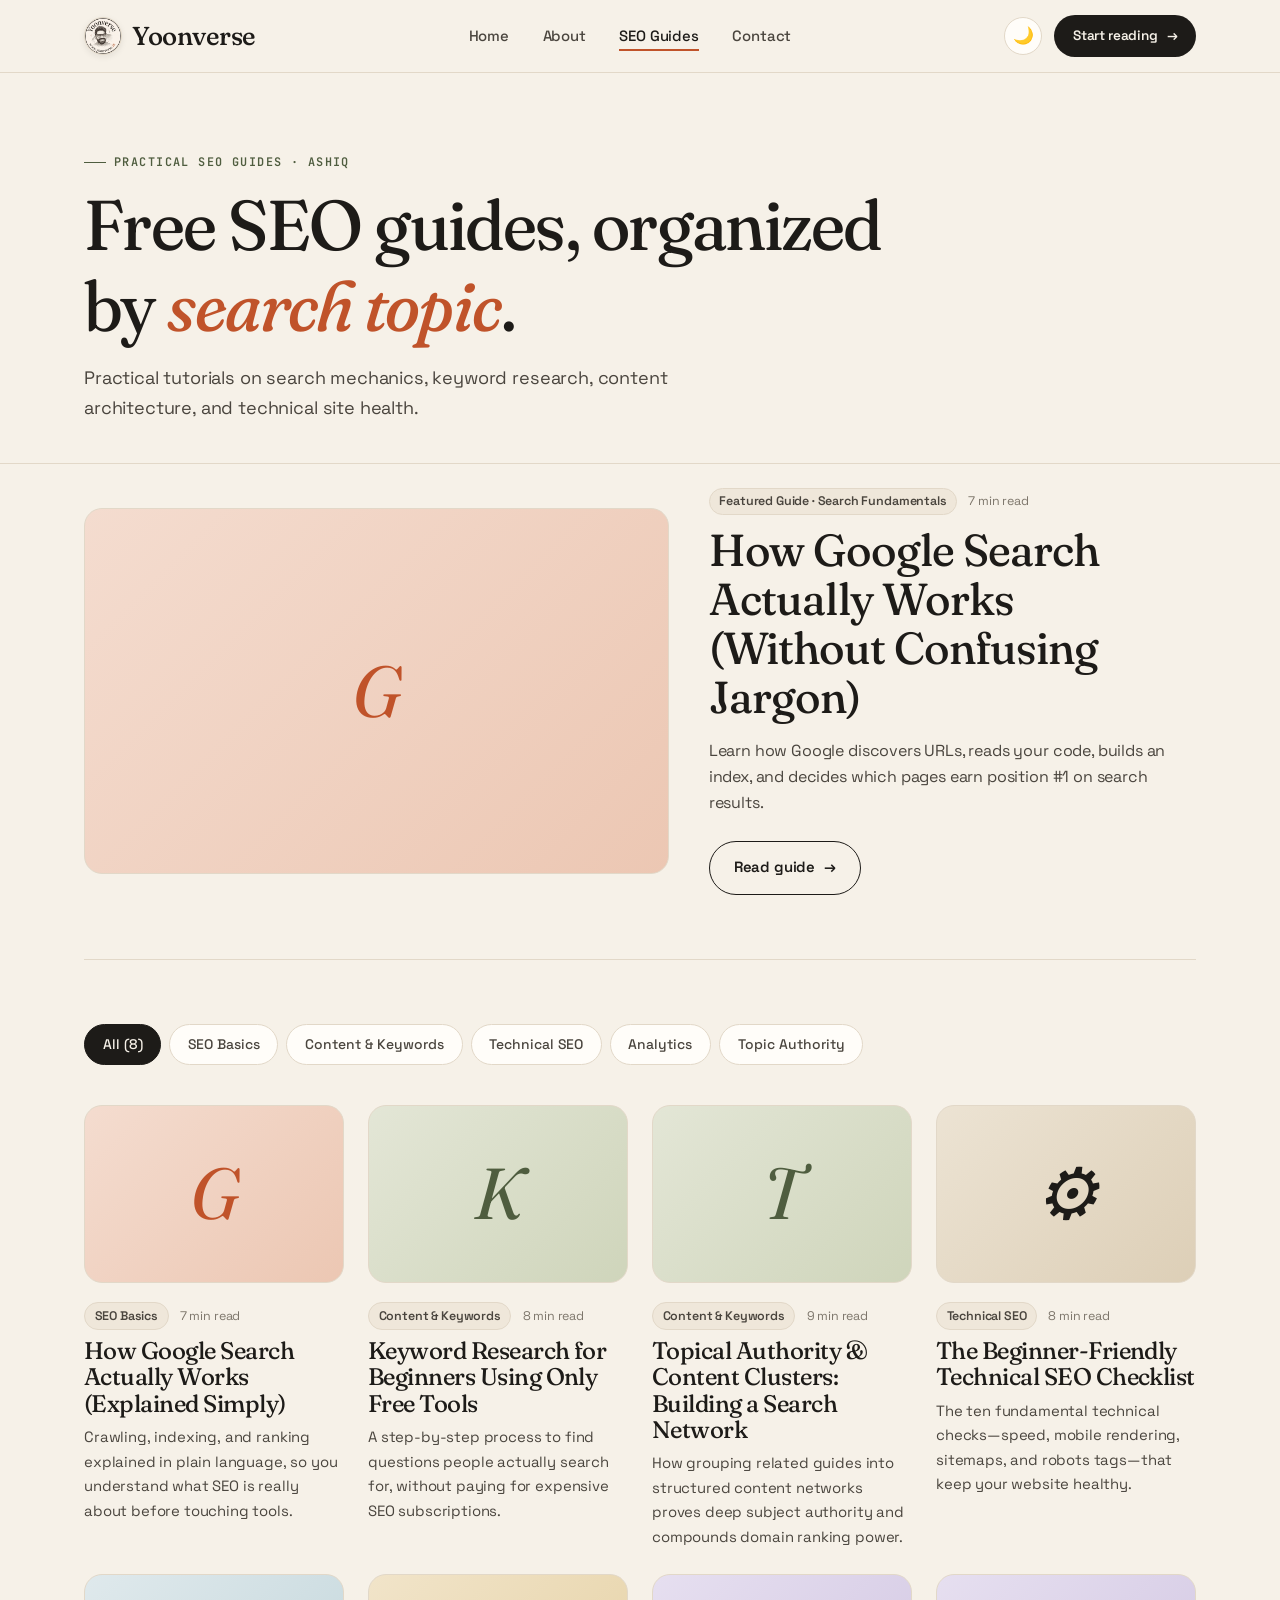
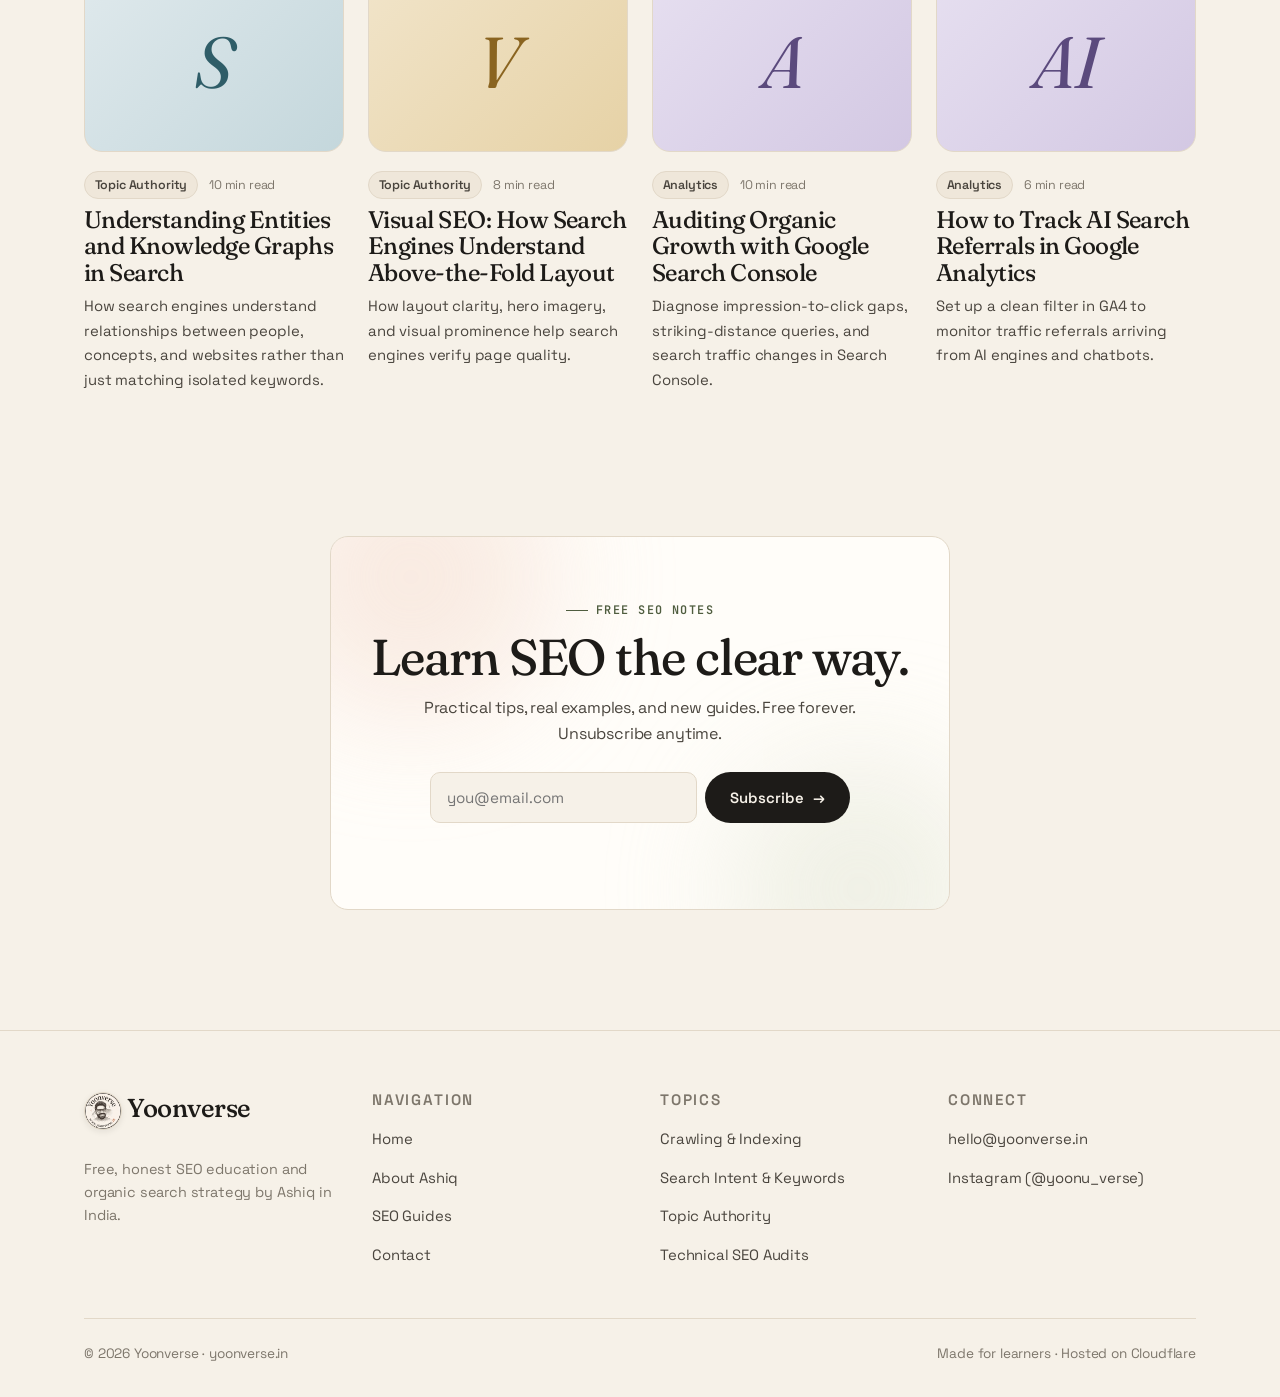
==== commit bdbdfed9: "Declutter website: remove AI slop, simplify to plain English, and streamline layout" ====
--- a/blog/index.html
+++ b/blog/index.html
@@ -6,7 +6,7 @@
   <meta name="viewport" content="width=device-width, initial-scale=1.0">
   <title>SEO Topical Clusters &amp; Free Guides | Ashiq · Yoonverse</title>
   <meta name="description"
-    content="Explore Yoonverse's 4 interconnected SEO topical clusters by Ashiq: Semantic SEO triples, Visual Semantic SEO, Topical Authority maps, Technical SEO, and Search Console analytics.">
+    content="Explore Yoonverse's SEO guides by Ashiq: Search Engine Mechanics, Search Intent, Keyword Research, Topical Authority, Technical SEO, and Search Console analytics.">
   <meta name="author" content="Ashiq">
   <meta name="geo.region" content="IN">
   <meta name="geo.placename" content="India">
@@ -18,7 +18,7 @@
   <meta property="og:locale" content="en_IN">
   <meta property="og:title" content="SEO Topical Clusters &amp; Free Guides | Ashiq · Yoonverse">
   <meta property="og:description"
-    content="Explore Yoonverse's 4 interconnected SEO topical clusters by Ashiq: Semantic SEO triples, Visual Semantic SEO, Topical Authority maps, Technical SEO, and Search Console analytics.">
+    content="Explore Yoonverse's SEO guides by Ashiq: Search Engine Mechanics, Search Intent, Keyword Research, Topical Authority, Technical SEO, and Search Console analytics.">
   <meta property="og:url" content="https://yoonverse.in/blog/">
   <meta name="twitter:card" content="summary_large_image">
   <link rel="icon" href="/favicon.ico" sizes="any">
@@ -30,38 +30,8 @@
   <link
     href="https://fonts.googleapis.com/css2?family=Fraunces:ital,opsz,wght@0,9..144,400..700;1,9..144,400..600&family=JetBrains+Mono:ital,wght@0,400;0,500;0,600;1,400&family=Space+Grotesk:wght@400;500;600;700&display=swap"
     rel="stylesheet">
-  <link rel="stylesheet" href="/style.css?v=4.1">
+  <link rel="stylesheet" href="/style.css?v=5.0">
   <script>(function () { try { const t = localStorage.getItem('yoonverse_theme'); if (t === 'dark' || (!t && window.matchMedia('(prefers-color-scheme:dark)').matches)) { document.documentElement.setAttribute('data-theme', 'dark'); } } catch (e) { } })();</script>
-  <script type="application/ld+json">
-  {
-    "@context": "https://schema.org",
-    "@graph": [
-      {
-        "@type": "CollectionPage",
-        "@id": "https://yoonverse.in/blog/#collection",
-        "url": "https://yoonverse.in/blog/",
-        "name": "Yoonverse SEO Topical Clusters & Research Guides",
-        "description": "Structured semantic content network covering Search Engine Mechanics, Semantic SEO Triples, Visual Semantic SEO, Topical Authority, and GA4 / Search Console Telemetry.",
-        "inLanguage": "en-IN",
-        "author": { "@id": "https://yoonverse.in/#ashiq" },
-        "isPartOf": { "@id": "https://yoonverse.in/#website" },
-        "mainEntity": {
-          "@type": "ItemList",
-          "itemListElement": [
-            { "@type": "ListItem", "position": 1, "url": "https://yoonverse.in/blog/semantic-seo-triples-knowledge-graph", "name": "Semantic SEO Explained: How Entities, Triples (SPO) & Knowledge Graphs Rank Websites" },
-            { "@type": "ListItem", "position": 2, "url": "https://yoonverse.in/blog/visual-semantic-seo-guide", "name": "Visual Semantic SEO: How Google Vision AI, Above-the-Fold Images & DOM Layout Drive Rankings" },
-            { "@type": "ListItem", "position": 3, "url": "https://yoonverse.in/blog/topical-authority-content-clusters", "name": "Topical Authority & Content Clusters: How to Build a Semantic Content Network" },
-            { "@type": "ListItem", "position": 4, "url": "https://yoonverse.in/blog/seo-analyst-search-console-audit-framework", "name": "The SEO Analyst Playbook: Auditing Organic Growth with Google Search Console & Query Telemetry" },
-            { "@type": "ListItem", "position": 5, "url": "https://yoonverse.in/blog/how-to-track-ai-traffic-in-ga4", "name": "How to Track AI Traffic in GA4 Using Free Form Exploration" },
-            { "@type": "ListItem", "position": 6, "url": "https://yoonverse.in/blog/how-google-search-works", "name": "How Google Search Actually Works (Explained Simply)" },
-            { "@type": "ListItem", "position": 7, "url": "https://yoonverse.in/blog/keyword-research-for-beginners", "name": "Keyword Research for Beginners Using Only Free Tools" },
-            { "@type": "ListItem", "position": 8, "url": "https://yoonverse.in/blog/technical-seo-checklist", "name": "The Beginner-Friendly Technical SEO Checklist" }
-          ]
-        }
-      }
-    ]
-  }
-  </script>
 </head>
 
 <body>
@@ -73,317 +43,165 @@
       <ul class="nav-links">
         <li><a href="/">Home</a></li>
         <li><a href="/about">About</a></li>
-        <li><a href="/blog/">Blog</a></li>
+        <li><a href="/blog/" class="active">SEO Guides</a></li>
         <li><a href="/contact">Contact</a></li>
-        <li class="mobile-cta-item"><a href="/blog/" class="mobile-menu-cta">Start learning →</a></li>
+        <li class="mobile-cta-item"><a href="/blog/" class="mobile-menu-cta">Start reading →</a></li>
       </ul>
       <div class="nav-actions">
         <button class="theme-btn" id="themeBtn" aria-label="Toggle dark mode" title="Toggle theme"><span
             class="theme-icon">🌙</span></button>
-        <a href="/blog/" class="btn btn-dark btn-sm" id="nav-cta">Start learning <span class="arrow">→</span></a>
+        <a href="/blog/" class="btn btn-dark btn-sm" id="nav-cta">Start reading <span class="arrow">→</span></a>
         <button class="menu-btn" aria-label="Open menu" aria-expanded="false"><span></span><span></span></button>
       </div>
     </nav>
   </header>
   <main>
-    <section class="page-hero">
+    <section class="page-hero" style="padding: 4.5rem 0 2.5rem;">
       <div class="container">
-        <span class="eyebrow">Semantic Content Network · 4 Clusters · 8 Guides</span>
-        <h1 class="reveal">Free SEO guides, organized into <em class="accent">topical clusters</em>.</h1>
-        <p class="lead reveal d1">Authored by <a href="/about"><strong>Ashiq</strong></a> in India. Practical lessons on semantic triples, visual SEO, topical authority, and search analytics.</p>
+        <span class="eyebrow">Practical SEO Guides · Ashiq</span>
+        <h1 class="reveal" style="margin: 0.8rem 0 1rem; line-height: 1.15;">Free SEO guides, organized by <em class="accent">search topic</em>.</h1>
+        <p class="lead reveal d1">Practical tutorials on search mechanics, keyword research, content architecture, and technical site health.</p>
       </div>
     </section>
-    <section class="section">
+    <section class="section" style="padding: 1.5rem 0 4.5rem;">
       <div class="container">
-        <a href="/blog/semantic-seo-triples-knowledge-graph" class="featured reveal" id="featured-post">
-          <div class="post-thumb t5"><span class="glyph">S</span></div>
+        <a href="/blog/how-google-search-works" class="featured reveal" id="featured-post">
+          <div class="post-thumb t1"><span class="glyph">G</span></div>
           <div>
-            <div class="post-meta"><span class="tag">Featured Pillar · Semantic SEO</span><span>10 min read</span></div>
-            <h2>Semantic SEO Explained: How Entities, Triples (SPO) &amp; Knowledge Graphs Rank Websites</h2>
-            <p>Learn how Google extracts Subject-Predicate-Object (SPO) semantic triples and Entity-Attribute-Value (EAV) structures to rank authoritative domains without keyword stuffing.</p>
-            <span class="btn btn-line" style="margin-top:1.5rem">Read pillar guide <span class="arrow">→</span></span>
+            <div class="post-meta"><span class="tag">Featured Guide · Search Fundamentals</span><span>7 min read</span></div>
+            <h2>How Google Search Actually Works (Without Confusing Jargon)</h2>
+            <p>Learn how Google discovers URLs, reads your code, builds an index, and decides which pages earn position #1 on search results.</p>
+            <span class="btn btn-line" style="margin-top:1.5rem">Read guide <span class="arrow">→</span></span>
           </div>
         </a>
 
-        <div class="cluster-hub-grid">
-          <div class="cluster-pillar reveal d1">
-            <div>
-              <div class="cluster-pillar-meta"><span>Cluster 01 · Semantic &amp; Visual SEO</span><span>2 Guides</span></div>
-              <h3>Entities, Triples &amp; Vision AI</h3>
-              <p>Subject-Predicate-Object triples, EAV modeling, and above-the-fold visual semantics.</p>
-            </div>
-            <ul class="cluster-post-list">
-              <li><a href="/blog/semantic-seo-triples-knowledge-graph"><span>Semantic SEO: Entities, Triples &amp; Knowledge Graphs</span><span class="c-arrow">→</span></a></li>
-              <li><a href="/blog/visual-semantic-seo-guide"><span>Visual Semantic SEO: Above-the-Fold Images &amp; Vision AI</span><span class="c-arrow">→</span></a></li>
-            </ul>
-          </div>
-          <div class="cluster-pillar reveal d2">
-            <div>
-              <div class="cluster-pillar-meta"><span>Cluster 02 · Topical Authority &amp; Intent</span><span>2 Guides</span></div>
-              <h3>Content Networks &amp; Query Intent</h3>
-              <p>Pillar-and-spoke semantic networks, macro/micro contexts, and free keyword research.</p>
-            </div>
-            <ul class="cluster-post-list">
-              <li><a href="/blog/topical-authority-content-clusters"><span>Topical Authority &amp; Content Clusters: Semantic Networks</span><span class="c-arrow">→</span></a></li>
-              <li><a href="/blog/keyword-research-for-beginners"><span>Keyword Research for Beginners Using Only Free Tools</span><span class="c-arrow">→</span></a></li>
-            </ul>
-          </div>
-          <div class="cluster-pillar reveal d3">
-            <div>
-              <div class="cluster-pillar-meta"><span>Cluster 03 · Analytics, Audits &amp; AI Search</span><span>2 Guides</span></div>
-              <h3>Search Console &amp; LLM Telemetry</h3>
-              <p>Search Console 4-quadrant query diagnostics and GA4 Free-Form regex for AI referrals.</p>
-            </div>
-            <ul class="cluster-post-list">
-              <li><a href="/blog/seo-analyst-search-console-audit-framework"><span>The SEO Analyst Playbook: Search Console &amp; Query Telemetry</span><span class="c-arrow">→</span></a></li>
-              <li><a href="/blog/how-to-track-ai-traffic-in-ga4"><span>How to Track AI Traffic in GA4 Using Free Form Exploration</span><span class="c-arrow">→</span></a></li>
-            </ul>
-          </div>
-          <div class="cluster-pillar reveal d4">
-            <div>
-              <div class="cluster-pillar-meta"><span>Cluster 04 · Search Mechanics &amp; Technical SEO</span><span>2 Guides</span></div>
-              <h3>Crawling, Indexing &amp; Web Vitals</h3>
-              <p>How Googlebot crawls, renders, and indexes the web, plus 10 essential technical checks.</p>
-            </div>
-            <ul class="cluster-post-list">
-              <li><a href="/blog/how-google-search-works"><span>How Google Search Actually Works (Explained Simply)</span><span class="c-arrow">→</span></a></li>
-              <li><a href="/blog/technical-seo-checklist"><span>The Beginner-Friendly Technical SEO Checklist</span><span class="c-arrow">→</span></a></li>
-            </ul>
-          </div>
-        </div>
-
-        <div class="filters" role="tablist">
+        <div class="filters" role="tablist" style="margin-top: 3rem;">
           <button class="chip active" data-filter="all" id="filter-all">All (8)</button>
-          <button class="chip" data-filter="semantic" id="filter-semantic">Semantic &amp; Visual SEO</button>
-          <button class="chip" data-filter="content" id="filter-content">Topical Authority &amp; Content</button>
-          <button class="chip" data-filter="analytics" id="filter-analytics">Analytics &amp; AI</button>
           <button class="chip" data-filter="basics" id="filter-basics">SEO Basics</button>
+          <button class="chip" data-filter="content" id="filter-content">Content &amp; Keywords</button>
           <button class="chip" data-filter="technical" id="filter-technical">Technical SEO</button>
+          <button class="chip" data-filter="analytics" id="filter-analytics">Analytics</button>
+          <button class="chip" data-filter="semantic" id="filter-semantic">Topic Authority</button>
         </div>
         <div class="posts">
-          <a href="/blog/semantic-seo-triples-knowledge-graph" class="post-card reveal d1" data-cat="semantic">
-            <div class="post-thumb t5"><span class="glyph">S</span></div>
-            <div class="post-meta"><span class="tag">Semantic SEO</span><span>10 min read</span></div>
-            <h3>Semantic SEO Explained: How Entities, Triples (SPO) &amp; Knowledge Graphs Rank Websites</h3>
-            <p>Learn how Google extracts Subject-Predicate-Object triples and EAV structures to rank authoritative domains without keyword stuffing.</p>
-          </a>
-          <a href="/blog/visual-semantic-seo-guide" class="post-card reveal d2" data-cat="semantic">
-            <div class="post-thumb t6"><span class="glyph">V</span></div>
-            <div class="post-meta"><span class="tag">Semantic SEO</span><span>8 min read</span></div>
-            <h3>Visual Semantic SEO: Above-the-Fold Images, Vision AI &amp; DOM Layout</h3>
-            <p>How Google's Web Rendering Service and Vision AI evaluate hero visuals, OCR entities, and centerpiece layout.</p>
-          </a>
-          <a href="/blog/topical-authority-content-clusters" class="post-card reveal d3" data-cat="content">
-            <div class="post-thumb t2"><span class="glyph">T</span></div>
-            <div class="post-meta"><span class="tag">Content Strategy</span><span>9 min read</span></div>
-            <h3>Topical Authority &amp; Content Clusters: How to Build a Semantic Network</h3>
-            <p>Architect hub-and-spoke internal linking and semantic content networks that compound domain authority.</p>
-          </a>
-          <a href="/blog/seo-analyst-search-console-audit-framework" class="post-card reveal d4" data-cat="analytics">
-            <div class="post-thumb t4"><span class="glyph">A</span></div>
-            <div class="post-meta"><span class="tag">Analytics &amp; AI</span><span>10 min read</span></div>
-            <h3>The SEO Analyst Playbook: Search Console &amp; Query Telemetry Audit</h3>
-            <p>Diagnose impression-to-click gaps, striking-distance queries, and regional search growth in Google Search Console.</p>
-          </a>
-          <a href="/blog/how-to-track-ai-traffic-in-ga4" class="post-card reveal d1" data-cat="analytics">
-            <div class="post-thumb t4"><span class="glyph">AI</span></div>
-            <div class="post-meta"><span class="tag">Analytics &amp; AI</span><span>6 min read</span></div>
-            <h3>How to Track AI Traffic in GA4 Using Free Form Exploration</h3>
-            <p>Set up a custom report and regex filter to track ChatGPT, Gemini, Perplexity, and Claude referral traffic in GA4.</p>
-          </a>
-          <a href="/blog/how-google-search-works" class="post-card reveal d2" data-cat="basics">
+          <a href="/blog/how-google-search-works" class="post-card reveal d1" data-cat="basics">
             <div class="post-thumb t1"><span class="glyph">G</span></div>
             <div class="post-meta"><span class="tag">SEO Basics</span><span>7 min read</span></div>
             <h3>How Google Search Actually Works (Explained Simply)</h3>
-            <p>Crawling, indexing and ranking explained in plain language, so you understand what SEO is really about
-              before you touch a single tool.</p>
-          </a>
-          <a href="/blog/keyword-research-for-beginners" class="post-card reveal d3" data-cat="content">
+            <p>Crawling, indexing, and ranking explained in plain language, so you understand what SEO is really about before touching tools.</p>
+          </a>
+          <a href="/blog/keyword-research-for-beginners" class="post-card reveal d2" data-cat="content">
             <div class="post-thumb t2"><span class="glyph">K</span></div>
-            <div class="post-meta"><span class="tag">Content Strategy</span><span>9 min read</span></div>
+            <div class="post-meta"><span class="tag">Content &amp; Keywords</span><span>8 min read</span></div>
             <h3>Keyword Research for Beginners Using Only Free Tools</h3>
-            <p>A step-by-step process to find topics people actually search for, without paying for expensive SEO
-              software.</p>
+            <p>A step-by-step process to find questions people actually search for, without paying for expensive SEO subscriptions.</p>
+          </a>
+          <a href="/blog/topical-authority-content-clusters" class="post-card reveal d3" data-cat="content">
+            <div class="post-thumb t2"><span class="glyph">T</span></div>
+            <div class="post-meta"><span class="tag">Content &amp; Keywords</span><span>9 min read</span></div>
+            <h3>Topical Authority &amp; Content Clusters: Building a Search Network</h3>
+            <p>How grouping related guides into structured content networks proves deep subject authority and compounds domain ranking power.</p>
           </a>
           <a href="/blog/technical-seo-checklist" class="post-card reveal d4" data-cat="technical">
             <div class="post-thumb t3"><span class="glyph">⚙</span></div>
             <div class="post-meta"><span class="tag">Technical SEO</span><span>8 min read</span></div>
             <h3>The Beginner-Friendly Technical SEO Checklist</h3>
-            <p>Ten technical checks that stop good content from being held back, explained without jargon.</p>
+            <p>The ten fundamental technical checks—speed, mobile rendering, sitemaps, and robots tags—that keep your website healthy.</p>
+          </a>
+          <a href="/blog/semantic-seo-triples-knowledge-graph" class="post-card reveal d1" data-cat="semantic">
+            <div class="post-thumb t5"><span class="glyph">S</span></div>
+            <div class="post-meta"><span class="tag">Topic Authority</span><span>10 min read</span></div>
+            <h3>Understanding Entities and Knowledge Graphs in Search</h3>
+            <p>How search engines understand relationships between people, concepts, and websites rather than just matching isolated keywords.</p>
+          </a>
+          <a href="/blog/visual-semantic-seo-guide" class="post-card reveal d2" data-cat="semantic">
+            <div class="post-thumb t6"><span class="glyph">V</span></div>
+            <div class="post-meta"><span class="tag">Topic Authority</span><span>8 min read</span></div>
+            <h3>Visual SEO: How Search Engines Understand Above-the-Fold Layout</h3>
+            <p>How layout clarity, hero imagery, and visual prominence help search engines verify page quality.</p>
+          </a>
+          <a href="/blog/seo-analyst-search-console-audit-framework" class="post-card reveal d3" data-cat="analytics">
+            <div class="post-thumb t4"><span class="glyph">A</span></div>
+            <div class="post-meta"><span class="tag">Analytics</span><span>10 min read</span></div>
+            <h3>Auditing Organic Growth with Google Search Console</h3>
+            <p>Diagnose impression-to-click gaps, striking-distance queries, and search traffic changes in Search Console.</p>
+          </a>
+          <a href="/blog/how-to-track-ai-traffic-in-ga4" class="post-card reveal d4" data-cat="analytics">
+            <div class="post-thumb t4"><span class="glyph">AI</span></div>
+            <div class="post-meta"><span class="tag">Analytics</span><span>6 min read</span></div>
+            <h3>How to Track AI Search Referrals in Google Analytics</h3>
+            <p>Set up a clean filter in GA4 to monitor traffic referrals arriving from AI engines and chatbots.</p>
           </a>
         </div>
       </div>
     </section>
 
-    <section class="section">
+    <section class="section" style="padding: 4.5rem 0;">
       <div class="container">
-        <div class="cta reveal">
+        <div class="cta reveal" style="text-align:center; max-width:620px; margin:0 auto; padding:3.5rem 2rem; border:1px solid var(--line); border-radius:var(--radius); background:var(--surface);">
           <span class="eyebrow">Free SEO notes</span>
-          <h2>Learn SEO the <em class="accent">clear</em> way, one email at a time.</h2>
-          <p>Practical tips, real examples and new guides. Free forever. Unsubscribe any time.</p>
-          <form class="subscribe" data-mailto="hello@yoonverse.in" id="subscribe-form">
+          <h2 style="margin: 0.6rem 0;">Learn SEO the clear way.</h2>
+          <p style="color:var(--ink-soft); font-size:1rem; margin-bottom:1.5rem;">Practical tips, real examples, and new guides. Free forever. Unsubscribe anytime.</p>
+          <form class="subscribe" data-mailto="hello@yoonverse.in" id="subscribe-form" style="display:flex; gap:0.5rem; justify-content:center; max-width:420px; margin:0 auto; flex-wrap:wrap;">
             <input type="hidden" name="subject" value="Subscribe me to Yoonverse SEO notes">
             <input type="email" name="email" placeholder="you@email.com" required aria-label="Email address"
-              id="subscribe-email">
+              id="subscribe-email" style="padding:0.75rem 1rem; border:1px solid var(--line); border-radius:var(--radius-sm); font-size:0.95rem; flex:1; min-width:200px;">
             <button class="btn btn-dark" type="submit" id="subscribe-btn">Subscribe <span
                 class="arrow">→</span></button>
           </form>
-          <div class="form-msg"></div>
+          <div class="form-msg" style="margin-top:0.75rem;"></div>
         </div>
       </div>
     </section>
   </main>
-  <footer class="site-footer">
+
+  <!-- Clean, Calm Footer -->
+  <footer class="site-footer" style="padding: 3.5rem 0 2rem; border-top: 1px solid var(--line);">
     <div class="container">
-      <div class="footer-grid">
-        <div>
-          <a href="/" class="logo"><img src="/yoonverse.webp" alt="Yoonverse" class="logo-img" width="38" height="38"
-              style="width:38px;height:38px;max-width:38px;max-height:38px;border-radius:50%;object-fit:cover;display:inline-block;vertical-align:middle;border:1px solid var(--line);box-shadow:0 2px 6px rgba(29,27,24,.08);">Yoonverse</a>
-          <p>Free, honest SEO education and semantic search research by Ashiq in India. No paid courses, no gatekeeping.</p>
-        </div>
-        <div>
-          <h4>Explore</h4>
-          <ul>
+      <div class="footer-grid" style="display:grid; grid-template-columns: repeat(auto-fit, minmax(200px, 1fr)); gap:2.5rem; margin-bottom:2.5rem;">
+        <div>
+          <a href="/" class="logo" style="margin-bottom:0.75rem; display:inline-block;">
+            <img src="/yoonverse.webp" alt="Yoonverse" class="logo-img" width="38" height="38"
+              style="width:38px;height:38px;max-width:38px;max-height:38px;border-radius:50%;object-fit:cover;display:inline-block;vertical-align:middle;border:1px solid var(--line);box-shadow:0 2px 6px rgba(29,27,24,.08);">
+            Yoonverse
+          </a>
+          <p style="color:var(--muted); font-size:0.9rem; line-height:1.6;">
+            Free, honest SEO education and organic search strategy by Ashiq in India.
+          </p>
+        </div>
+        <div>
+          <h4 style="font-size:0.95rem; margin-bottom:0.75rem;">Navigation</h4>
+          <ul style="list-style:none; padding:0; line-height:2; font-size:0.9rem; color:var(--ink-soft);">
             <li><a href="/">Home</a></li>
             <li><a href="/about">About Ashiq</a></li>
-            <li><a href="/blog/">SEO Clusters</a></li>
+            <li><a href="/blog/">SEO Guides</a></li>
             <li><a href="/contact">Contact</a></li>
           </ul>
         </div>
         <div>
-          <h4>Topical Clusters</h4>
-          <ul>
-            <li><a href="/blog/semantic-seo-triples-knowledge-graph">Semantic Triples</a></li>
-            <li><a href="/blog/visual-semantic-seo-guide">Visual Semantic SEO</a></li>
-            <li><a href="/blog/topical-authority-content-clusters">Topical Authority</a></li>
-            <li><a href="/blog/seo-analyst-search-console-audit-framework">SEO Analyst Playbook</a></li>
+          <h4 style="font-size:0.95rem; margin-bottom:0.75rem;">Topics</h4>
+          <ul style="list-style:none; padding:0; line-height:2; font-size:0.9rem; color:var(--ink-soft);">
+            <li><a href="/blog/how-google-search-works">Crawling &amp; Indexing</a></li>
+            <li><a href="/blog/keyword-research-for-beginners">Search Intent &amp; Keywords</a></li>
+            <li><a href="/blog/topical-authority-content-clusters">Topic Authority</a></li>
+            <li><a href="/blog/technical-seo-checklist">Technical SEO Audits</a></li>
           </ul>
         </div>
         <div>
-          <h4>Connect</h4>
-          <ul>
-            <li><a href="mailto:hello@yoonverse.in">Email</a></li>
+          <h4 style="font-size:0.95rem; margin-bottom:0.75rem;">Connect</h4>
+          <ul style="list-style:none; padding:0; line-height:2; font-size:0.9rem; color:var(--ink-soft);">
+            <li><a href="mailto:hello@yoonverse.in">hello@yoonverse.in</a></li>
             <li><a href="https://www.instagram.com/yoonu_verse/" target="_blank" rel="noopener me">Instagram (@yoonu_verse)</a></li>
-            <li><a href="/about">Ashiq · Entity Profile</a></li>
           </ul>
         </div>
       </div>
-      <!-- THE SEO COSMOS (UNIVERSE OF SEO) -->
-      <div class="seo-cosmos-zone" id="seoCosmos">
-        <div class="cosmos-header">
-          <span class="cosmos-badge">✦ The SEO Cosmos ✦</span>
-          <h3 class="cosmos-title">Welcome to the Yoonverse</h3>
-          <p class="cosmos-caption">Where every search query is a star, and genuine human helpfulness is the gravity.
-          </p>
-        </div>
-
-        <div class="cosmos-stage">
-          <!-- Interactive Canvas for stars, constellation web, and comets -->
-          <canvas class="cosmos-canvas" id="cosmosCanvas"></canvas>
-
-          <!-- Orbital Ring Tracks -->
-          <div class="cosmos-orbit orbit-1" aria-hidden="true"></div>
-          <div class="cosmos-orbit orbit-2" aria-hidden="true"></div>
-          <div class="cosmos-orbit orbit-3" aria-hidden="true"></div>
-          <div class="cosmos-orbit orbit-4" aria-hidden="true"></div>
-
-          <!-- Orbiting SEO Celestial Bodies -->
-          <div class="celestial-body planet-intent" data-name="Search Intent"
-            data-desc="The gravitational core of modern SEO. Search engines reward whatever answers the human question best."
-            tabindex="0">
-            <span class="body-icon">🪐</span>
-            <span class="body-tag">Intent</span>
-          </div>
-
-          <div class="celestial-body planet-ai" data-name="AI Overviews &amp; GEO"
-            data-desc="Generative Engine Optimization: earning citations in ChatGPT, Gemini, and Perplexity answer capsules."
-            tabindex="0">
-            <span class="body-icon">✦</span>
-            <span class="body-tag">AI Search</span>
-          </div>
-
-          <div class="celestial-body planet-bot" data-name="Googlebot Explorer"
-            data-desc="Orbiting the web 24/7, traversing sitemaps and following internal links."
-            tabindex="0">
-            <span class="body-icon">🛰️</span>
-            <span class="body-tag">Googlebot</span>
-          </div>
-
-          <div class="celestial-body planet-eeat" data-name="E-E-A-T Star"
-            data-desc="Experience, Expertise, Authoritativeness &amp; Trust radiating through every guide."
-            tabindex="0">
-            <span class="body-icon">☀️</span>
-            <span class="body-tag">E-E-A-T</span>
-          </div>
-
-          <div class="celestial-body planet-schema" data-name="Semantic Schema"
-            data-desc="Structured JSON-LD entity data translating human prose directly into machine knowledge graphs."
-            tabindex="0">
-            <span class="body-icon">🧩</span>
-            <span class="body-tag">Schema</span>
-          </div>
-
-          <div class="celestial-body planet-authority" data-name="Topical Authority"
-            data-desc="Interconnected guides forming an inescapable cluster of search relevance."
-            tabindex="0">
-            <span class="body-icon">🌌</span>
-            <span class="body-tag">Authority</span>
-          </div>
-
-          <div class="celestial-body planet-links" data-name="Backlink Gravity"
-            data-desc="Inbound editorial recommendations that curve the algorithmic space-time continuum in your favor."
-            tabindex="0">
-            <span class="body-icon">🔗</span>
-            <span class="body-tag">Backlinks</span>
-          </div>
-
-          <div class="celestial-body planet-vitals" data-name="Core Web Vitals"
-            data-desc="The physics of speed: smooth LCP, low CLS, and instant INP keep visitors in orbit."
-            tabindex="0">
-            <span class="body-icon">⚡</span>
-            <span class="body-tag">Web Vitals</span>
-          </div>
-
-          <div class="celestial-body planet-console" data-name="Search Console Observatory"
-            data-desc="Deep space analytics tracking click trajectories, query impressions, and indexation health."
-            tabindex="0">
-            <span class="body-icon">📡</span>
-            <span class="body-tag">Search Console</span>
-          </div>
-
-          <div class="celestial-body planet-content" data-name="Helpful Content Pulse"
-            data-desc="Genuinely useful human answers that satisfy search intent and outlast every algorithm update."
-            tabindex="0">
-            <span class="body-icon">✍️</span>
-            <span class="body-tag">Content</span>
-          </div>
-
-          <!-- The Grand Galactic Core Wordmark with Liquid Flow -->
-          <div class="big-word-cosmic" id="cosmicWord">
-            <canvas class="liquid-word-canvas" id="liquidWordCanvas"></canvas>
-            <span class="cosmic-char">y</span><span class="cosmic-char">o</span><span class="cosmic-char">o</span><span
-              class="cosmic-char">n</span><span class="cosmic-char">v</span><span class="cosmic-char">e</span><span
-              class="cosmic-char">r</span><span class="cosmic-char">s</span><span class="cosmic-char">e</span>
-          </div>
-
-          <!-- Celestial Tooltip -->
-          <div class="cosmos-tooltip" id="cosmosTooltip" aria-hidden="true">
-            <span class="tooltip-chip">Cosmic SEO Entity</span>
-            <strong class="tooltip-title">Search Intent</strong>
-            <p class="tooltip-desc">The gravitational center of modern SEO.</p>
-          </div>
-        </div>
-
-        <div class="cosmos-footer-bar">
-          <span class="cosmos-hint"><span class="hint-sparkle">✨</span> Tap any celestial body to inspect · Move cursor
-            to draw constellation lines · Click to launch a crawl comet</span>
-        </div>
-      </div>
-      <div class="footer-bottom"><span>© <span data-year>2026</span> Yoonverse · yoonverse.in</span><span>Made for
-          learners, hosted on Cloudflare</span></div>
+      <div class="footer-bottom" style="border-top:1px solid var(--line); padding-top:1.5rem; font-size:0.85rem; color:var(--muted); display:flex; justify-content:space-between; flex-wrap:wrap; gap:1rem;">
+        <span>© <span data-year>2026</span> Yoonverse · yoonverse.in</span>
+        <span>Made for learners · Hosted on Cloudflare</span>
+      </div>
     </div>
   </footer>
-  <script src="/script.js?v=4.1" defer></script>
+  <script src="/script.js?v=5.0" defer></script>
 </body>
 
-</html>+</html>
--- a/style.css
+++ b/style.css
@@ -39,7 +39,7 @@
 }
 
 [data-theme="dark"] body::before {
-  opacity: .12;
+  opacity: .03;
 }
 
 [data-theme="dark"] .seo-cosmos-zone {
@@ -132,14 +132,14 @@
   padding: 0 1.5rem;
 }
 
-/* Grain overlay for a paper feel */
+/* Subtle paper grain overlay */
 body::before {
   content: '';
   position: fixed;
   inset: 0;
   pointer-events: none;
   z-index: 999;
-  opacity: .35;
+  opacity: .03;
   background-image: url("data:image/svg+xml,%3Csvg xmlns='http://www.w3.org/2000/svg' width='160' height='160'%3E%3Cfilter id='n'%3E%3CfeTurbulence type='fractalNoise' baseFrequency='.85' numOctaves='3'/%3E%3CfeColorMatrix values='0 0 0 0 0 0 0 0 0 0 0 0 0 0 0 0 0 0 .05 0'/%3E%3C/filter%3E%3Crect width='100%25' height='100%25' filter='url(%23n)'/%3E%3C/svg%3E");
 }
 
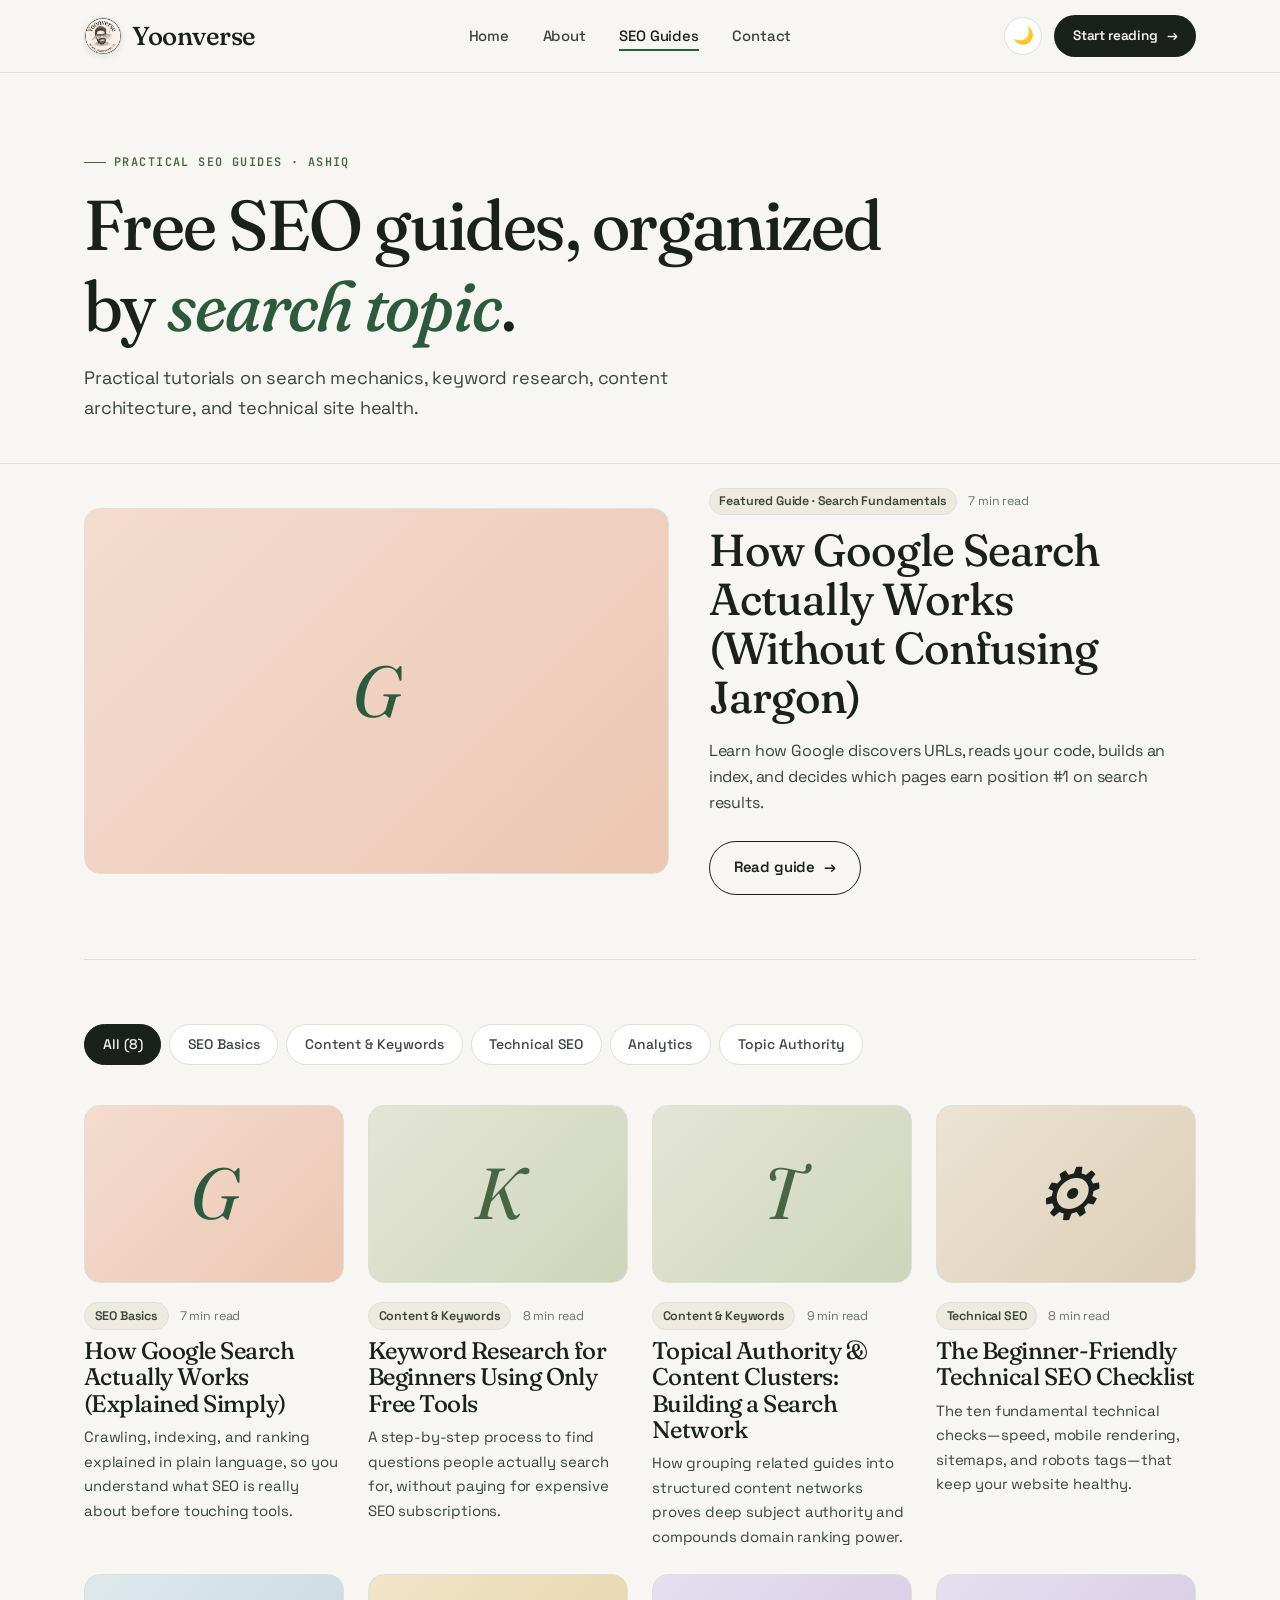
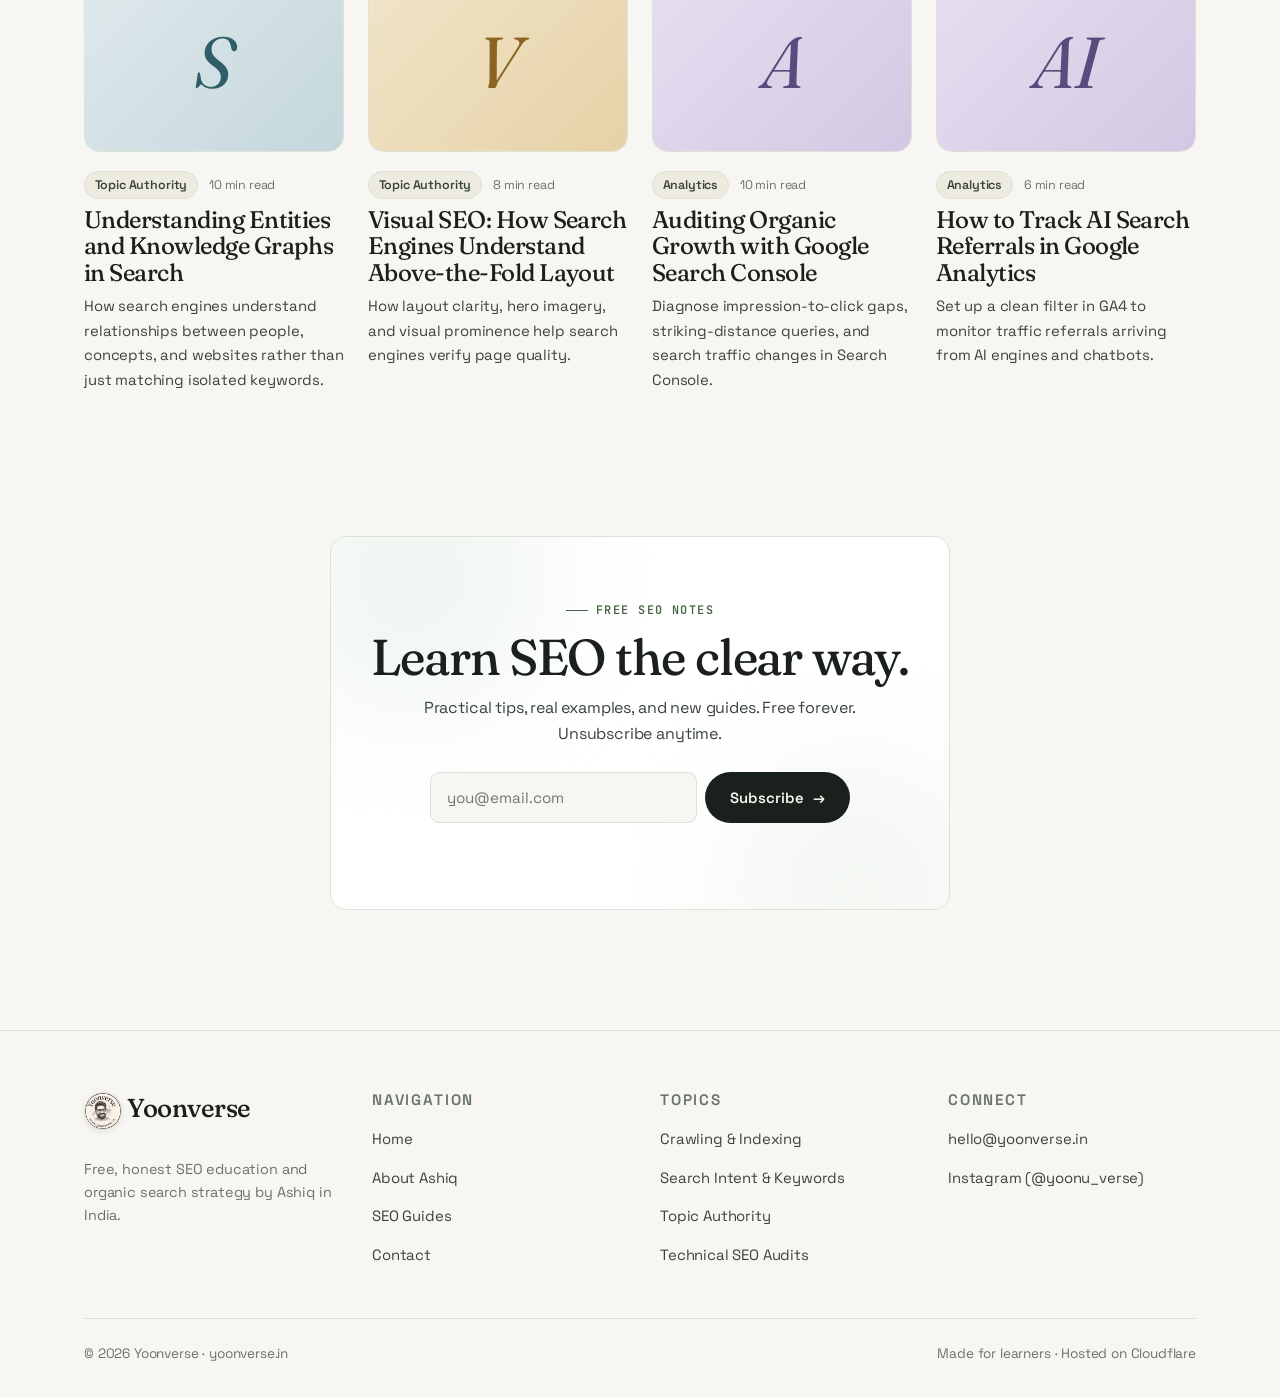
==== commit eb33a438: "Apply Natural Botanical & Earth theme with organic color palette" ====
--- a/blog/index.html
+++ b/blog/index.html
@@ -12,7 +12,7 @@
   <meta name="geo.placename" content="India">
   <link rel="canonical" href="https://yoonverse.in/blog/">
   <meta name="robots" content="index, follow, max-image-preview:large">
-  <meta name="theme-color" content="#f6f1e8">
+  <meta name="theme-color" content="#f7f6f2">
   <meta property="og:type" content="website">
   <meta property="og:site_name" content="Yoonverse">
   <meta property="og:locale" content="en_IN">
--- a/style.css
+++ b/style.css
@@ -1,41 +1,41 @@
 /* ==========================================================================
-   Yoonverse — Editorial Beige Design System
+   Yoonverse — Natural Botanical & Earth Design System
    ========================================================================== */
 :root {
-  --bg: #f6f1e8;
-  --bg-soft: #efe7da;
-  --surface: #fffdf9;
-  --ink: #1d1b18;
-  --ink-soft: #4a453e;
-  --muted: #7d766b;
-  --line: #e2d8c8;
-  --accent: #c0532a;
-  --accent-soft: #f4dccf;
-  --olive: #4f5d3f;
-  --olive-soft: #e3e6d6;
+  --bg: #f7f6f2;
+  --bg-soft: #edebe0;
+  --surface: #ffffff;
+  --ink: #1a201b;
+  --ink-soft: #3a443b;
+  --muted: #687469;
+  --line: #dde1d6;
+  --accent: #2b5a3d;
+  --accent-soft: #e5efe7;
+  --olive: #476644;
+  --olive-soft: #eaf0e8;
   --serif: 'Fraunces', Georgia, serif;
   --sans: 'Space Grotesk', -apple-system, BlinkMacSystemFont, 'Segoe UI', sans-serif;
   --mono: 'JetBrains Mono', 'SFMono-Regular', Consolas, monospace;
-  --radius: 18px;
-  --radius-sm: 10px;
-  --shadow: 0 1px 2px rgba(29, 27, 24, .04), 0 12px 32px -12px rgba(29, 27, 24, .12);
+  --radius: 16px;
+  --radius-sm: 9px;
+  --shadow: 0 2px 6px rgba(26, 32, 27, .04), 0 14px 30px -10px rgba(26, 32, 27, .09);
   --ease: cubic-bezier(.16, 1, .3, 1);
   --max: 1160px;
 }
 
 [data-theme="dark"] {
-  --bg: #141311;
-  --bg-soft: #1d1b18;
-  --surface: #1b1916;
-  --ink: #f5eee3;
-  --ink-soft: #c9c0b1;
-  --muted: #8c8375;
-  --line: #2b2721;
-  --accent: #e26d42;
-  --accent-soft: #382218;
-  --olive: #92a97a;
-  --olive-soft: #252e1d;
-  --shadow: 0 1px 3px rgba(0, 0, 0, .4), 0 16px 36px -12px rgba(0, 0, 0, .6);
+  --bg: #101411;
+  --bg-soft: #161c17;
+  --surface: #1a221c;
+  --ink: #f0f4ee;
+  --ink-soft: #c2cdc0;
+  --muted: #7c8a7b;
+  --line: #243026;
+  --accent: #60a978;
+  --accent-soft: #1b3122;
+  --olive: #87b380;
+  --olive-soft: #1b261c;
+  --shadow: 0 2px 10px rgba(0, 0, 0, .4), 0 18px 36px -10px rgba(0, 0, 0, .6);
 }
 
 [data-theme="dark"] body::before {
